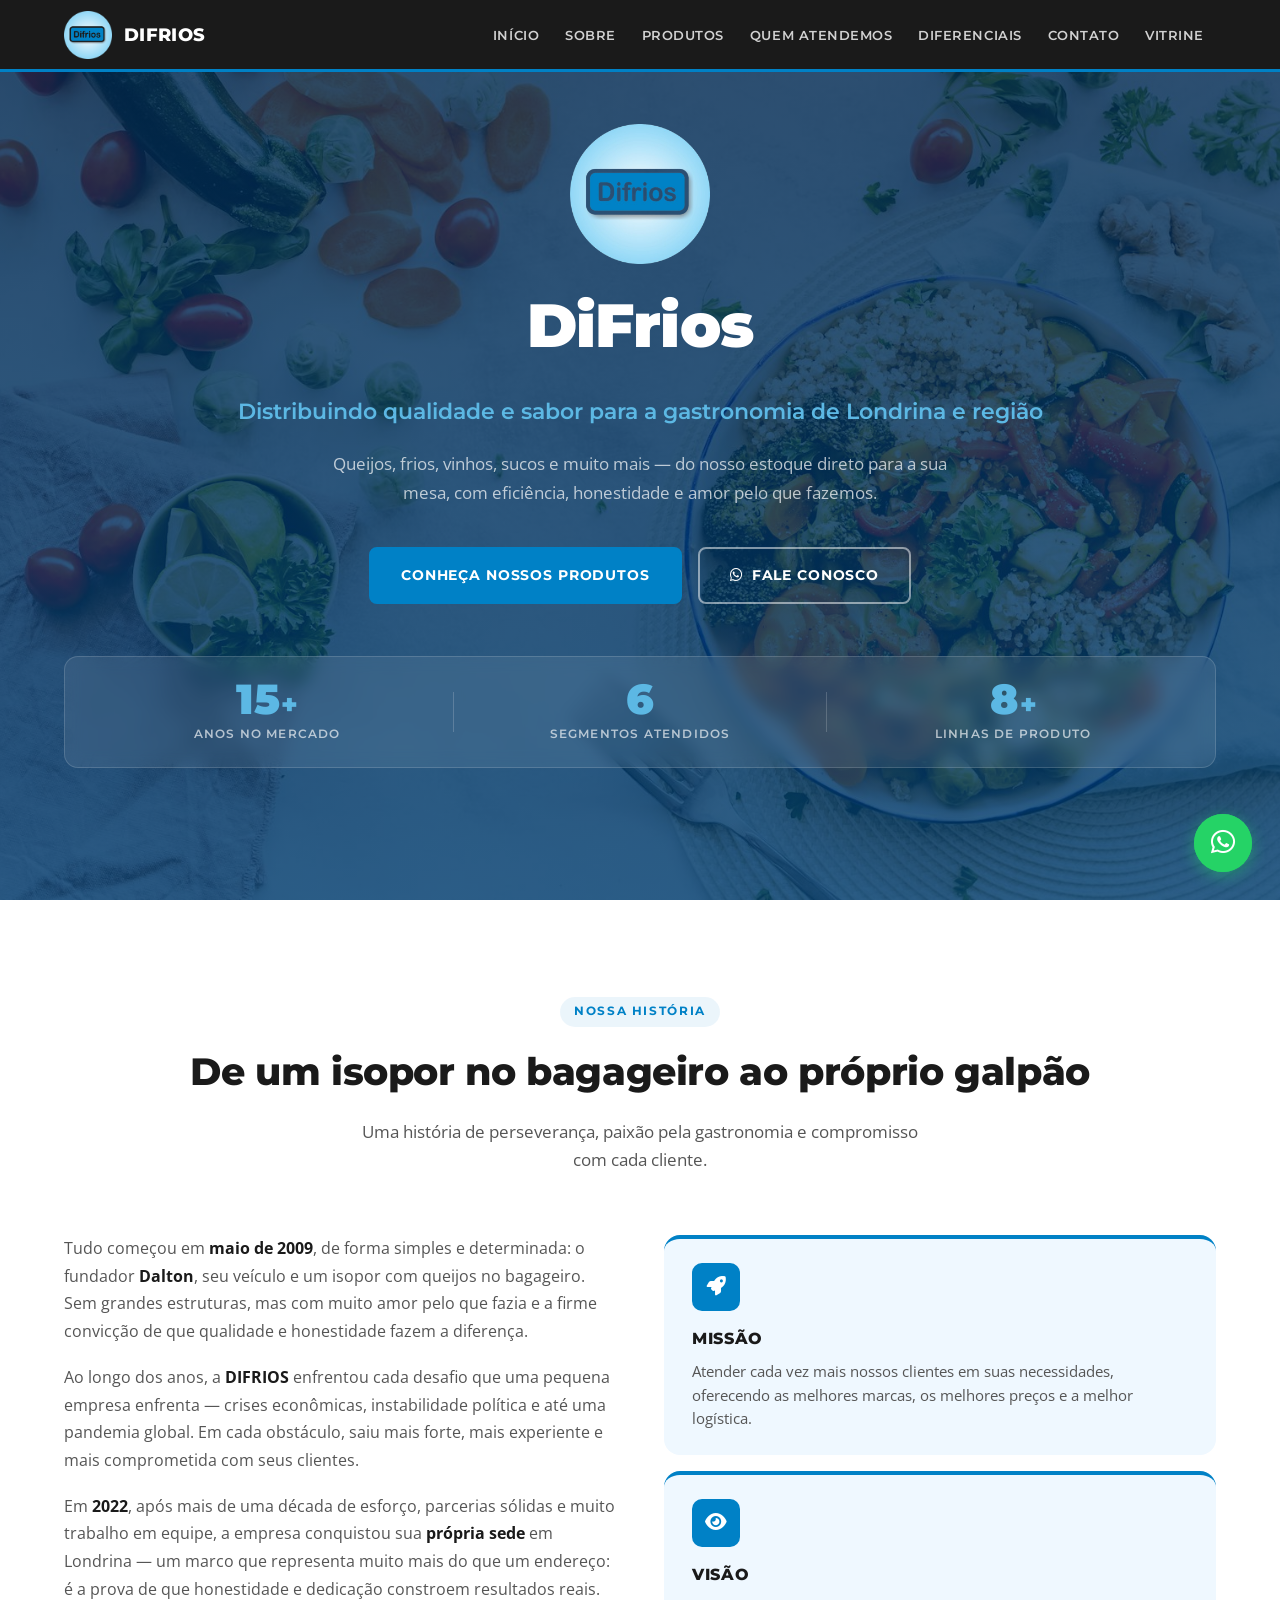
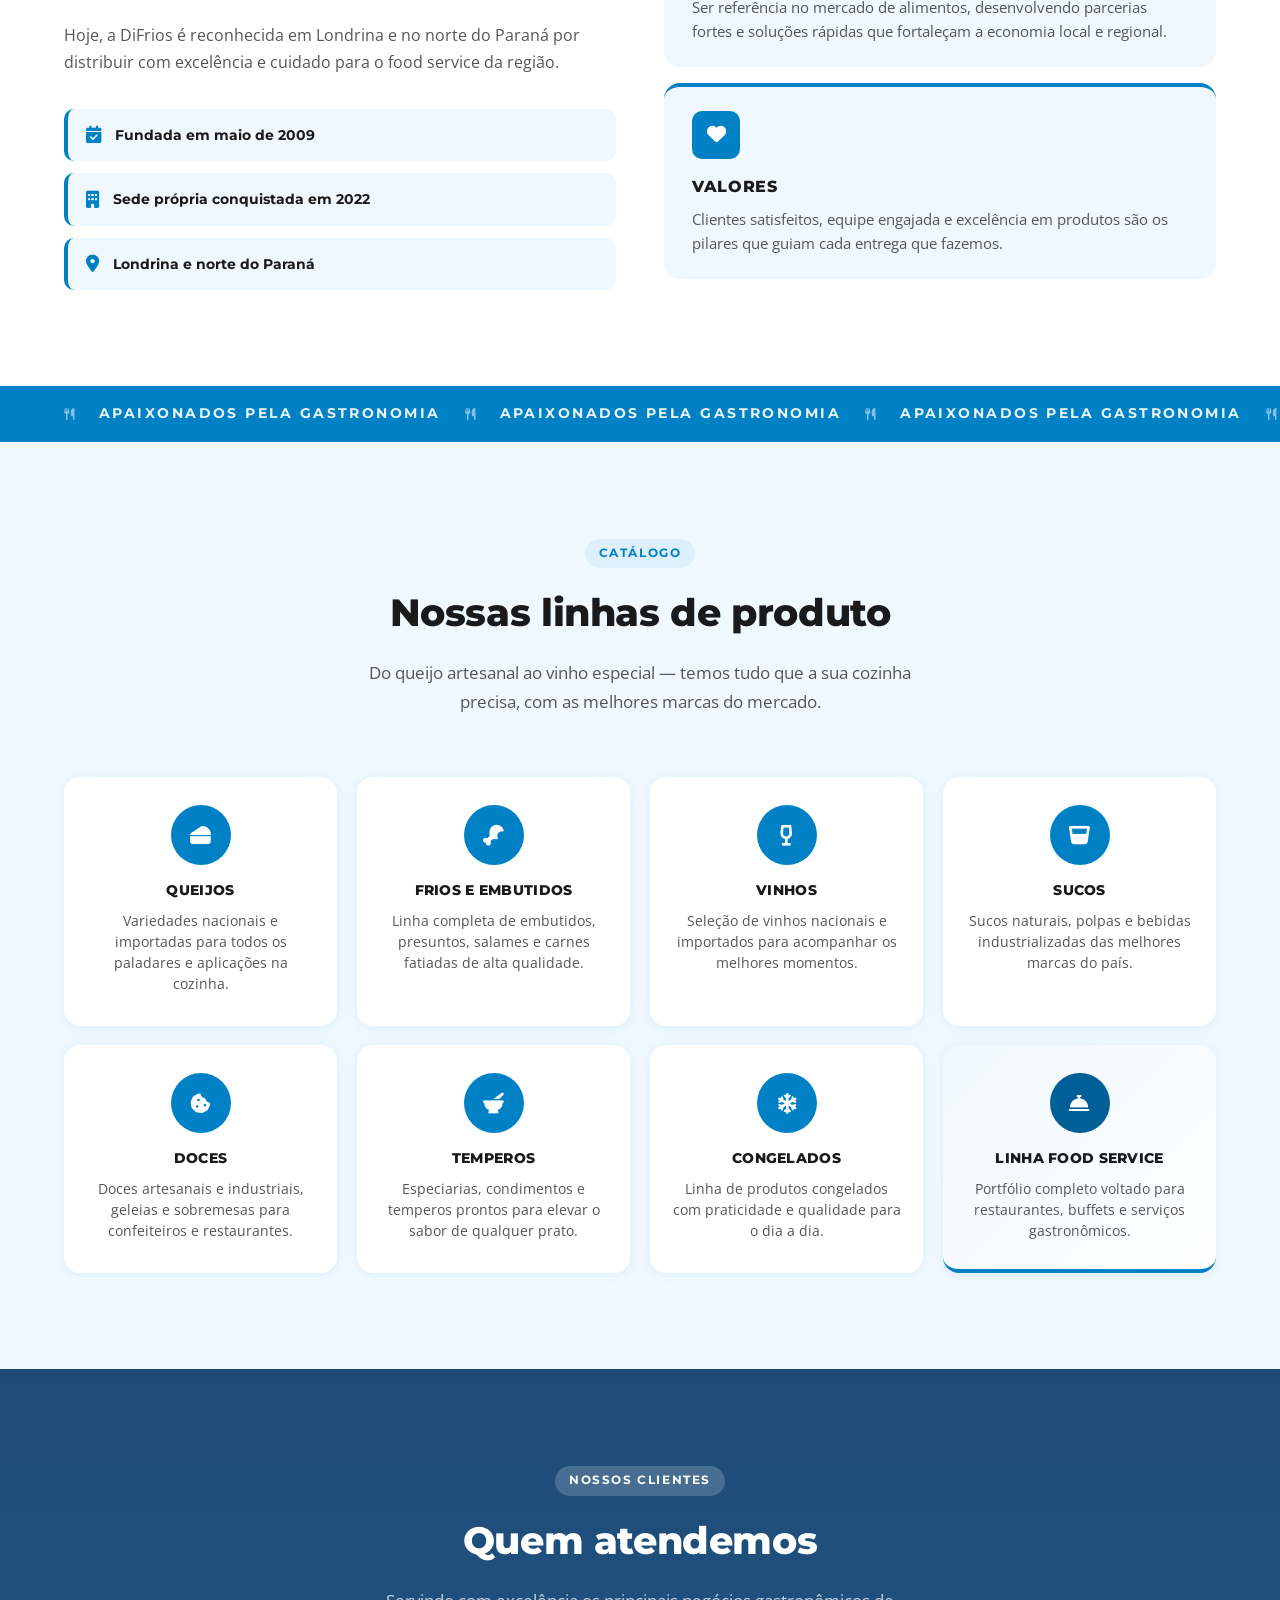
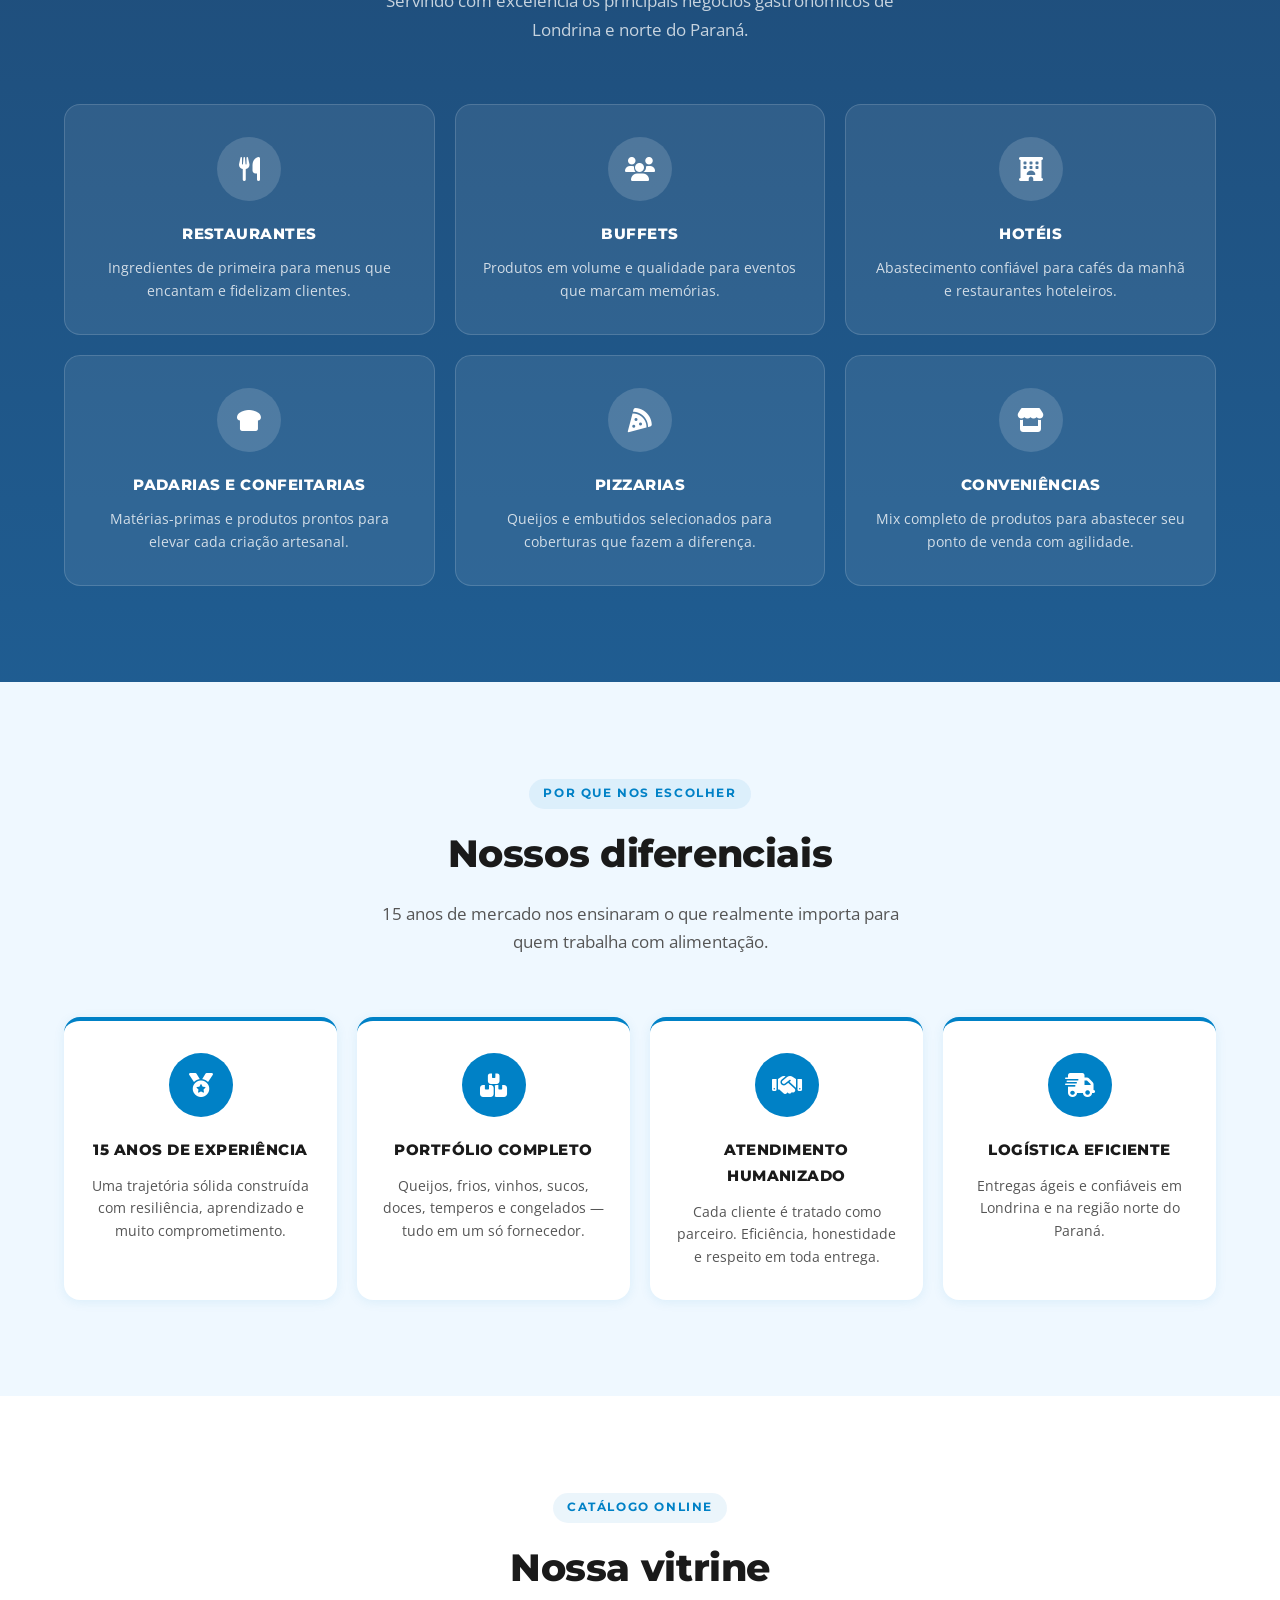
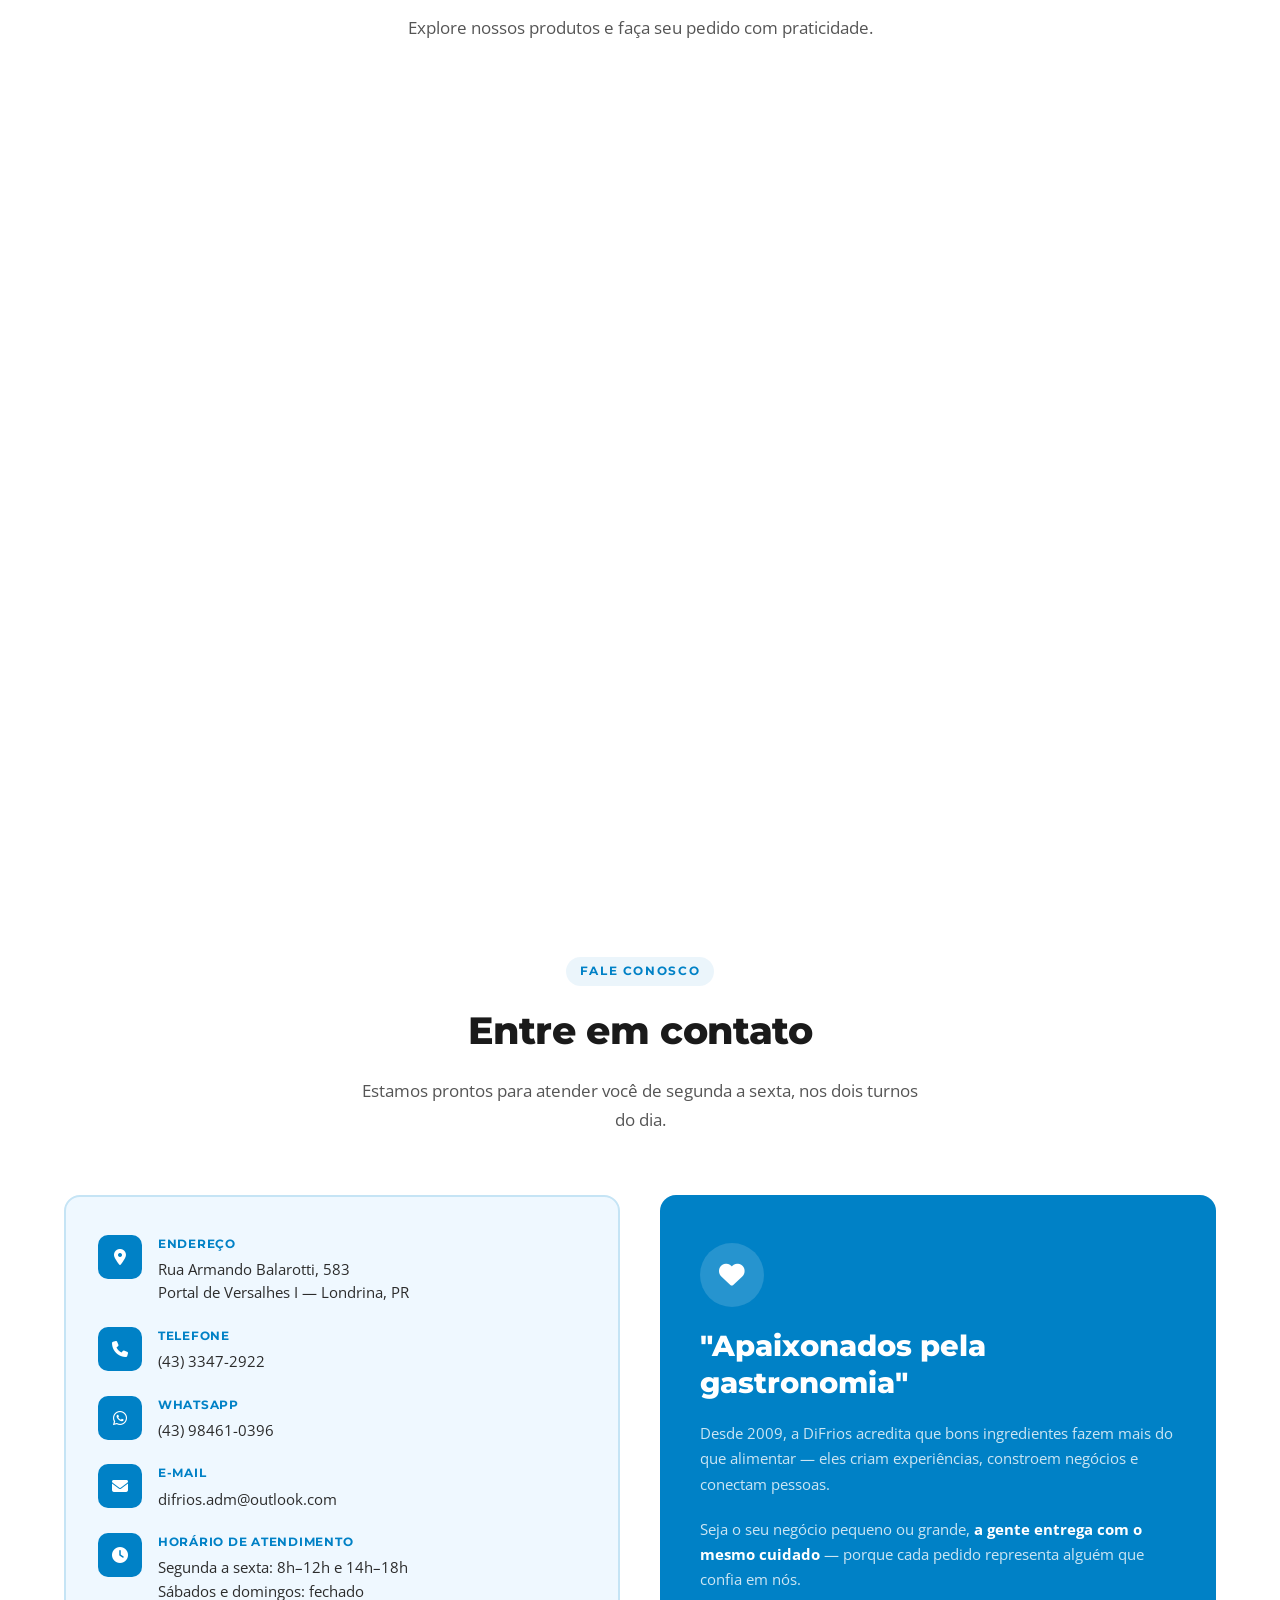
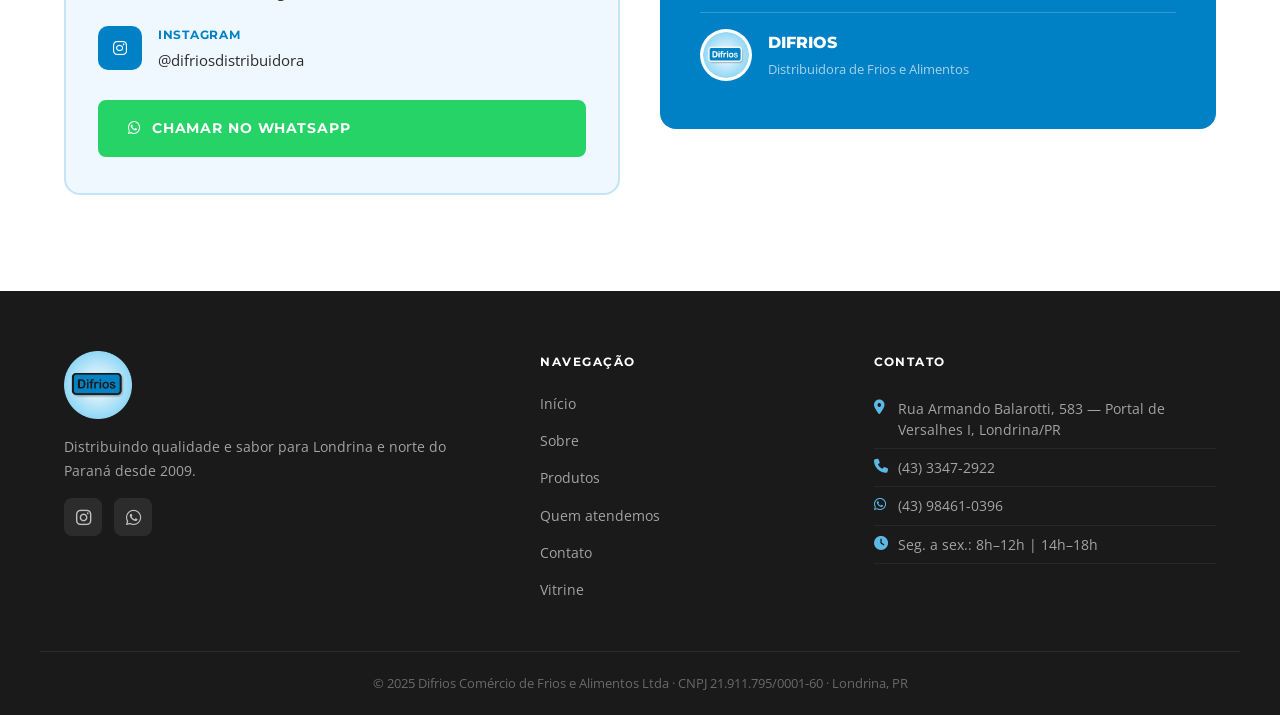
==== index.html @ b9168e30 "feat: cria vitrine.html e adiciona seção vitrine no index com iframe furinhochic.com.br" ====
<!DOCTYPE html>
<html lang="pt-BR">
<head>
  <meta charset="UTF-8">
  <meta name="viewport" content="width=device-width, initial-scale=1.0">
  <title>DiFrios | Distribuidora de Frios e Alimentos em Londrina</title>
  <meta name="description" content="DiFrios — distribuidora de queijos, frios, embutidos, vinhos, sucos e produtos para food service em Londrina e norte do Paraná. Apaixonados pela gastronomia desde 2009.">

  <!-- Open Graph -->
  <meta property="og:title" content="DiFrios | Distribuidora de Frios e Alimentos em Londrina">
  <meta property="og:description" content="Distribuindo qualidade e sabor para restaurantes, buffets, hotéis, padarias, pizzarias e conveniências em Londrina e região norte do Paraná.">
  <meta property="og:image" content="images/logo.png">
  <meta property="og:type" content="website">
  <meta property="og:url" content="">

  <link rel="icon" type="image/png" href="images/logo.png">

  <link rel="preconnect" href="https://fonts.googleapis.com">
  <link rel="preconnect" href="https://fonts.gstatic.com" crossorigin>
  <link href="https://fonts.googleapis.com/css2?family=Montserrat:wght@400;600;700;800;900&family=Open+Sans:wght@400;500;600&display=swap" rel="stylesheet">
  <link rel="stylesheet" href="https://cdnjs.cloudflare.com/ajax/libs/font-awesome/6.5.0/css/all.min.css">
  <link rel="stylesheet" href="style.css">
</head>
<body>

  <!-- ===== HEADER ===== -->
  <header id="header">
    <div class="container header-inner">
      <a href="#inicio" class="logo-link" aria-label="DiFrios — início">
        <img src="images/logo.png" alt="Logo DiFrios Distribuidora" class="header-logo">
        <span class="brand-name">DiFrios</span>
      </a>

      <nav class="desktop-nav" aria-label="Navegação principal">
        <ul>
          <li><a href="#inicio">Início</a></li>
          <li><a href="#sobre">Sobre</a></li>
          <li><a href="#produtos">Produtos</a></li>
          <li><a href="#clientes">Quem atendemos</a></li>
          <li><a href="#diferenciais">Diferenciais</a></li>
          <li><a href="#contato">Contato</a></li>
          <li><a href="vitrine.html">Vitrine</a></li>
        </ul>
      </nav>

      <button class="hamburger" id="hamburger" aria-label="Abrir menu" aria-expanded="false">
        <span></span><span></span><span></span>
      </button>
    </div>
  </header>

  <nav class="mobile-nav" id="mobileNav" aria-label="Menu mobile" aria-hidden="true">
    <ul>
      <li><a href="#inicio"      class="mobile-link">Início</a></li>
      <li><a href="#sobre"       class="mobile-link">Sobre</a></li>
      <li><a href="#produtos"    class="mobile-link">Produtos</a></li>
      <li><a href="#clientes"    class="mobile-link">Quem atendemos</a></li>
      <li><a href="#diferenciais" class="mobile-link">Diferenciais</a></li>
      <li><a href="#contato"     class="mobile-link">Contato</a></li>
      <li><a href="vitrine.html" class="mobile-link">Vitrine</a></li>
    </ul>
  </nav>
  <div class="overlay" id="overlay" aria-hidden="true"></div>


  <!-- ===== HERO ===== -->
  <section id="inicio" class="hero">
    <div class="container hero-content">
      <img src="images/logo.png" alt="DiFrios Distribuidora" class="hero-logo">
      <h1>DiFrios</h1>
      <h2>Distribuindo qualidade e sabor para a gastronomia de Londrina e região</h2>
      <p class="hero-sub">Queijos, frios, vinhos, sucos e muito mais — do nosso estoque direto para a sua mesa, com eficiência, honestidade e amor pelo que fazemos.</p>
      <div class="hero-cta">
        <a href="#produtos" class="btn btn-primario">Conheça nossos produtos</a>
        <a href="https://wa.me/5543984610396" class="btn btn-outline-branco" target="_blank" rel="noopener noreferrer">
          <i class="fab fa-whatsapp" aria-hidden="true"></i> Fale conosco
        </a>
      </div>

      <div class="hero-stats" aria-label="Números da empresa">
        <div class="hero-stat">
          <div class="stat-num-wrap"><span class="stat-num" data-target="15">0</span><span class="stat-plus">+</span></div>
          <span class="stat-label">Anos no mercado</span>
        </div>
        <div class="hero-stat-divider" aria-hidden="true"></div>
        <div class="hero-stat">
          <div class="stat-num-wrap"><span class="stat-num" data-target="6">0</span></div>
          <span class="stat-label">Segmentos atendidos</span>
        </div>
        <div class="hero-stat-divider" aria-hidden="true"></div>
        <div class="hero-stat">
          <div class="stat-num-wrap"><span class="stat-num" data-target="8">0</span><span class="stat-plus">+</span></div>
          <span class="stat-label">Linhas de produto</span>
        </div>
      </div>
    </div>
  </section>


  <!-- ===== SOBRE ===== -->
  <section id="sobre" class="section sobre-section">
    <div class="container">
      <div class="section-header">
        <span class="section-tag">Nossa história</span>
        <h2>De um isopor no bagageiro ao próprio galpão</h2>
        <p>Uma história de perseverança, paixão pela gastronomia e compromisso com cada cliente.</p>
      </div>

      <div class="sobre-grid">
        <div class="sobre-texto">
          <p>Tudo começou em <strong>maio de 2009</strong>, de forma simples e determinada: o fundador <strong>Dalton</strong>, seu veículo e um isopor com queijos no bagageiro. Sem grandes estruturas, mas com muito amor pelo que fazia e a firme convicção de que qualidade e honestidade fazem a diferença.</p>
          <p>Ao longo dos anos, a <strong>DIFRIOS</strong> enfrentou cada desafio que uma pequena empresa enfrenta — crises econômicas, instabilidade política e até uma pandemia global. Em cada obstáculo, saiu mais forte, mais experiente e mais comprometida com seus clientes.</p>
          <p>Em <strong>2022</strong>, após mais de uma década de esforço, parcerias sólidas e muito trabalho em equipe, a empresa conquistou sua <strong>própria sede</strong> em Londrina — um marco que representa muito mais do que um endereço: é a prova de que honestidade e dedicação constroem resultados reais.</p>
          <p>Hoje, a DiFrios é reconhecida em Londrina e no norte do Paraná por distribuir com excelência e cuidado para o food service da região.</p>

          <div class="sobre-badges">
            <div class="badge-item">
              <i class="fas fa-calendar-check" aria-hidden="true"></i>
              <span>Fundada em maio de 2009</span>
            </div>
            <div class="badge-item">
              <i class="fas fa-building" aria-hidden="true"></i>
              <span>Sede própria conquistada em 2022</span>
            </div>
            <div class="badge-item">
              <i class="fas fa-map-marker-alt" aria-hidden="true"></i>
              <span>Londrina e norte do Paraná</span>
            </div>
          </div>
        </div>

        <div class="mvv-grid">
          <div class="mvv-card">
            <div class="mvv-icon" aria-hidden="true"><i class="fas fa-rocket"></i></div>
            <h3>Missão</h3>
            <p>Atender cada vez mais nossos clientes em suas necessidades, oferecendo as melhores marcas, os melhores preços e a melhor logística.</p>
          </div>
          <div class="mvv-card">
            <div class="mvv-icon" aria-hidden="true"><i class="fas fa-eye"></i></div>
            <h3>Visão</h3>
            <p>Ser referência no mercado de alimentos, desenvolvendo parcerias fortes e soluções rápidas que fortaleçam a economia local e regional.</p>
          </div>
          <div class="mvv-card">
            <div class="mvv-icon" aria-hidden="true"><i class="fas fa-heart"></i></div>
            <h3>Valores</h3>
            <p>Clientes satisfeitos, equipe engajada e excelência em produtos são os pilares que guiam cada entrega que fazemos.</p>
          </div>
        </div>
      </div>
    </div>
  </section>


  <!-- ===== SLOGAN FAIXA ===== -->
  <div class="slogan-faixa" aria-hidden="true">
    <div class="container slogan-inner">
      <i class="fas fa-utensils"></i>
      <span>Apaixonados pela gastronomia</span>
      <i class="fas fa-utensils"></i>
      <span>Apaixonados pela gastronomia</span>
      <i class="fas fa-utensils"></i>
      <span>Apaixonados pela gastronomia</span>
      <i class="fas fa-utensils"></i>
    </div>
  </div>


  <!-- ===== PRODUTOS ===== -->
  <section id="produtos" class="section produtos-section">
    <div class="container">
      <div class="section-header">
        <span class="section-tag">Catálogo</span>
        <h2>Nossas linhas de produto</h2>
        <p>Do queijo artesanal ao vinho especial — temos tudo que a sua cozinha precisa, com as melhores marcas do mercado.</p>
      </div>

      <div class="produtos-grid">

        <div class="produto-card reveal">
          <div class="produto-icon" aria-hidden="true"><i class="fas fa-cheese"></i></div>
          <h3>Queijos</h3>
          <p>Variedades nacionais e importadas para todos os paladares e aplicações na cozinha.</p>
        </div>

        <div class="produto-card reveal">
          <div class="produto-icon" aria-hidden="true"><i class="fas fa-drumstick-bite"></i></div>
          <h3>Frios e embutidos</h3>
          <p>Linha completa de embutidos, presuntos, salames e carnes fatiadas de alta qualidade.</p>
        </div>

        <div class="produto-card reveal">
          <div class="produto-icon" aria-hidden="true"><i class="fas fa-wine-glass-alt"></i></div>
          <h3>Vinhos</h3>
          <p>Seleção de vinhos nacionais e importados para acompanhar os melhores momentos.</p>
        </div>

        <div class="produto-card reveal">
          <div class="produto-icon" aria-hidden="true"><i class="fas fa-glass-whiskey"></i></div>
          <h3>Sucos</h3>
          <p>Sucos naturais, polpas e bebidas industrializadas das melhores marcas do país.</p>
        </div>

        <div class="produto-card reveal">
          <div class="produto-icon" aria-hidden="true"><i class="fas fa-cookie-bite"></i></div>
          <h3>Doces</h3>
          <p>Doces artesanais e industriais, geleias e sobremesas para confeiteiros e restaurantes.</p>
        </div>

        <div class="produto-card reveal">
          <div class="produto-icon" aria-hidden="true"><i class="fas fa-mortar-pestle"></i></div>
          <h3>Temperos</h3>
          <p>Especiarias, condimentos e temperos prontos para elevar o sabor de qualquer prato.</p>
        </div>

        <div class="produto-card reveal">
          <div class="produto-icon" aria-hidden="true"><i class="fas fa-snowflake"></i></div>
          <h3>Congelados</h3>
          <p>Linha de produtos congelados com praticidade e qualidade para o dia a dia.</p>
        </div>

        <div class="produto-card produto-destaque reveal">
          <div class="produto-icon" aria-hidden="true"><i class="fas fa-concierge-bell"></i></div>
          <h3>Linha food service</h3>
          <p>Portfólio completo voltado para restaurantes, buffets e serviços gastronômicos.</p>
        </div>

      </div>
    </div>
  </section>


  <!-- ===== QUEM ATENDEMOS ===== -->
  <section id="clientes" class="section clientes-section">
    <div class="container">
      <div class="section-header section-header-light">
        <span class="section-tag section-tag-light">Nossos clientes</span>
        <h2>Quem atendemos</h2>
        <p>Servindo com excelência os principais negócios gastronômicos de Londrina e norte do Paraná.</p>
      </div>

      <div class="clientes-grid">
        <div class="cliente-card reveal">
          <div class="cliente-icon" aria-hidden="true"><i class="fas fa-utensils"></i></div>
          <h3>Restaurantes</h3>
          <p>Ingredientes de primeira para menus que encantam e fidelizam clientes.</p>
        </div>
        <div class="cliente-card reveal">
          <div class="cliente-icon" aria-hidden="true"><i class="fas fa-users"></i></div>
          <h3>Buffets</h3>
          <p>Produtos em volume e qualidade para eventos que marcam memórias.</p>
        </div>
        <div class="cliente-card reveal">
          <div class="cliente-icon" aria-hidden="true"><i class="fas fa-hotel"></i></div>
          <h3>Hotéis</h3>
          <p>Abastecimento confiável para cafés da manhã e restaurantes hoteleiros.</p>
        </div>
        <div class="cliente-card reveal">
          <div class="cliente-icon" aria-hidden="true"><i class="fas fa-bread-slice"></i></div>
          <h3>Padarias e confeitarias</h3>
          <p>Matérias-primas e produtos prontos para elevar cada criação artesanal.</p>
        </div>
        <div class="cliente-card reveal">
          <div class="cliente-icon" aria-hidden="true"><i class="fas fa-pizza-slice"></i></div>
          <h3>Pizzarias</h3>
          <p>Queijos e embutidos selecionados para coberturas que fazem a diferença.</p>
        </div>
        <div class="cliente-card reveal">
          <div class="cliente-icon" aria-hidden="true"><i class="fas fa-store"></i></div>
          <h3>Conveniências</h3>
          <p>Mix completo de produtos para abastecer seu ponto de venda com agilidade.</p>
        </div>
      </div>
    </div>
  </section>


  <!-- ===== DIFERENCIAIS ===== -->
  <section id="diferenciais" class="section diferenciais-section">
    <div class="container">
      <div class="section-header">
        <span class="section-tag">Por que nos escolher</span>
        <h2>Nossos diferenciais</h2>
        <p>15 anos de mercado nos ensinaram o que realmente importa para quem trabalha com alimentação.</p>
      </div>

      <div class="diferenciais-grid">
        <div class="dif-card reveal">
          <div class="dif-icon" aria-hidden="true"><i class="fas fa-medal"></i></div>
          <h3>15 anos de experiência</h3>
          <p>Uma trajetória sólida construída com resiliência, aprendizado e muito comprometimento.</p>
        </div>
        <div class="dif-card reveal">
          <div class="dif-icon" aria-hidden="true"><i class="fas fa-boxes-stacked"></i></div>
          <h3>Portfólio completo</h3>
          <p>Queijos, frios, vinhos, sucos, doces, temperos e congelados — tudo em um só fornecedor.</p>
        </div>
        <div class="dif-card reveal">
          <div class="dif-icon" aria-hidden="true"><i class="fas fa-handshake"></i></div>
          <h3>Atendimento humanizado</h3>
          <p>Cada cliente é tratado como parceiro. Eficiência, honestidade e respeito em toda entrega.</p>
        </div>
        <div class="dif-card reveal">
          <div class="dif-icon" aria-hidden="true"><i class="fas fa-truck-fast"></i></div>
          <h3>Logística eficiente</h3>
          <p>Entregas ágeis e confiáveis em Londrina e na região norte do Paraná.</p>
        </div>
      </div>
    </div>
  </section>


  <!-- ===== VITRINE ===== -->
  <section id="vitrine" class="section vitrine-section">
    <div class="container">
      <div class="section-header">
        <span class="section-tag">Catálogo online</span>
        <h2>Nossa vitrine</h2>
        <p>Explore nossos produtos e faça seu pedido com praticidade.</p>
      </div>
    </div>
    <div class="vitrine-iframe-wrapper">
      <iframe
        src="http://furinhochic.com.br/"
        title="Vitrine DiFrios"
        scrolling="no"
        loading="lazy"
      ></iframe>
    </div>
  </section>


  <!-- ===== CONTATO ===== -->
  <section id="contato" class="section contato-section">
    <div class="container">
      <div class="section-header">
        <span class="section-tag">Fale conosco</span>
        <h2>Entre em contato</h2>
        <p>Estamos prontos para atender você de segunda a sexta, nos dois turnos do dia.</p>
      </div>

      <div class="contato-grid">

        <div class="contato-card reveal">
          <div class="contato-item">
            <div class="contato-icone" aria-hidden="true"><i class="fas fa-map-marker-alt"></i></div>
            <div>
              <h3>Endereço</h3>
              <p>Rua Armando Balarotti, 583<br>Portal de Versalhes I — Londrina, PR</p>
            </div>
          </div>
          <div class="contato-item">
            <div class="contato-icone" aria-hidden="true"><i class="fas fa-phone"></i></div>
            <div>
              <h3>Telefone</h3>
              <p><a href="tel:+554333472922">(43) 3347-2922</a></p>
            </div>
          </div>
          <div class="contato-item">
            <div class="contato-icone" aria-hidden="true"><i class="fab fa-whatsapp"></i></div>
            <div>
              <h3>WhatsApp</h3>
              <p><a href="https://wa.me/5543984610396" target="_blank" rel="noopener noreferrer">(43) 98461-0396</a></p>
            </div>
          </div>
          <div class="contato-item">
            <div class="contato-icone" aria-hidden="true"><i class="fas fa-envelope"></i></div>
            <div>
              <h3>E-mail</h3>
              <p><a href="mailto:difrios.adm@outlook.com">difrios.adm@outlook.com</a></p>
            </div>
          </div>
          <div class="contato-item">
            <div class="contato-icone" aria-hidden="true"><i class="fas fa-clock"></i></div>
            <div>
              <h3>Horário de atendimento</h3>
              <p>Segunda a sexta: 8h–12h e 14h–18h<br>Sábados e domingos: fechado</p>
            </div>
          </div>
          <div class="contato-item">
            <div class="contato-icone" aria-hidden="true"><i class="fab fa-instagram"></i></div>
            <div>
              <h3>Instagram</h3>
              <p><a href="http://instagram.com/difriosdistribuidora" target="_blank" rel="noopener noreferrer">@difriosdistribuidora</a></p>
            </div>
          </div>

          <a href="https://wa.me/5543984610396" class="btn-whatsapp-contato" target="_blank" rel="noopener noreferrer">
            <i class="fab fa-whatsapp" aria-hidden="true"></i> Chamar no WhatsApp
          </a>
        </div>

        <div class="contato-slogan-card reveal">
          <div class="slogan-card-icon" aria-hidden="true">
            <i class="fas fa-heart"></i>
          </div>
          <blockquote>
            "Apaixonados pela gastronomia"
          </blockquote>
          <p>Desde 2009, a DiFrios acredita que bons ingredientes fazem mais do que alimentar — eles criam experiências, constroem negócios e conectam pessoas.</p>
          <p>Seja o seu negócio pequeno ou grande, <strong>a gente entrega com o mesmo cuidado</strong> — porque cada pedido representa alguém que confia em nós.</p>
          <div class="contato-slogan-footer">
            <img src="images/logo.png" alt="Logo DiFrios" class="slogan-logo">
            <div>
              <strong>DiFrios</strong>
              <span>Distribuidora de Frios e Alimentos</span>
            </div>
          </div>
        </div>

      </div>
    </div>
  </section>


  <!-- ===== FOOTER ===== -->
  <footer class="footer">
    <div class="container footer-grid">
      <div class="footer-brand">
        <img src="images/logo.png" alt="DiFrios Distribuidora" class="footer-logo">
        <p>Distribuindo qualidade e sabor para Londrina e norte do Paraná desde 2009.</p>
        <div class="footer-social">
          <a href="http://instagram.com/difriosdistribuidora" target="_blank" rel="noopener noreferrer" aria-label="Instagram DiFrios">
            <i class="fab fa-instagram" aria-hidden="true"></i>
          </a>
          <a href="https://wa.me/5543984610396" target="_blank" rel="noopener noreferrer" aria-label="WhatsApp DiFrios">
            <i class="fab fa-whatsapp" aria-hidden="true"></i>
          </a>
        </div>
      </div>

      <div class="footer-nav">
        <h4>Navegação</h4>
        <ul>
          <li><a href="#inicio">Início</a></li>
          <li><a href="#sobre">Sobre</a></li>
          <li><a href="#produtos">Produtos</a></li>
          <li><a href="#clientes">Quem atendemos</a></li>
          <li><a href="#contato">Contato</a></li>
          <li><a href="vitrine.html">Vitrine</a></li>
        </ul>
      </div>

      <div class="footer-contato">
        <h4>Contato</h4>
        <p><i class="fas fa-map-marker-alt" aria-hidden="true"></i> Rua Armando Balarotti, 583 — Portal de Versalhes I, Londrina/PR</p>
        <p><i class="fas fa-phone" aria-hidden="true"></i> (43) 3347-2922</p>
        <p><i class="fab fa-whatsapp" aria-hidden="true"></i> (43) 98461-0396</p>
        <p><i class="fas fa-clock" aria-hidden="true"></i> Seg. a sex.: 8h–12h | 14h–18h</p>
      </div>
    </div>

    <div class="footer-bottom">
      <p>© 2025 Difrios Comércio de Frios e Alimentos Ltda · CNPJ 21.911.795/0001-60 · Londrina, PR</p>
    </div>
  </footer>


  <!-- Botão flutuante WhatsApp -->
  <a href="https://wa.me/5543984610396" class="whatsapp-float" target="_blank" rel="noopener noreferrer" aria-label="Falar com a DiFrios no WhatsApp">
    <i class="fab fa-whatsapp" aria-hidden="true"></i>
  </a>

  <!-- Rodapé MonteSite - Atualização Automática -->
  <div id="montesite-footer-badge"></div>
  <script src="https://vaabpicspdbolvutnscp.supabase.co/functions/v1/get-footer-iframe"></script>

  <script src="script.js"></script>
</body>
</html>
---- style.css ----
/* ==========================================
   DIFRIOS — Stylesheet
   Paleta: Azul #0081C6 | Branco #FFFFFF | Azul Celeste #7EC8E3
   ========================================== */

/* ===== VARIÁVEIS ===== */
:root {
  --azul: #0081C6;
  --azul-escuro: #005F96;
  --azul-hover: #006BAF;
  --azul-claro: #5CB8E4;
  --azul-palido: #EFF8FF;
  --azul-borda: #C5E4F5;
  --preto: #1A1A1A;
  --cinza-escuro: #2C2C2C;
  --cinza-medio: #555;
  --cinza-claro: #F4F8FB;
  --branco: #FFFFFF;
  --borda: #D0E8F5;
  --sombra: rgba(0, 129, 198, 0.09);
  --sombra-forte: rgba(0, 129, 198, 0.18);
  --header-height: 72px;
  --font-titulo: 'Montserrat', sans-serif;
  --font-corpo: 'Open Sans', sans-serif;
  --radius: 10px;
  --radius-lg: 16px;
  --transicao: 0.3s ease;
}

/* ===== RESET ===== */
*, *::before, *::after { margin: 0; padding: 0; box-sizing: border-box; }

html { scroll-behavior: smooth; overflow-x: hidden; }

body {
  font-family: var(--font-corpo);
  font-size: 16px;
  color: var(--cinza-escuro);
  background: var(--branco);
  overflow-x: hidden;
  line-height: 1.7;
}

img { max-width: 100%; display: block; }
a { color: inherit; text-decoration: none; transition: color var(--transicao); }
ul { list-style: none; }

/* ===== CONTAINER ===== */
.container {
  width: 100%;
  max-width: 1200px;
  margin: 0 auto;
  padding: 0 24px;
}

.section { padding: 96px 0; }

/* ===== BARRA DE PROGRESSO ===== */
.scroll-progress-bar {
  position: fixed;
  top: 0; left: 0;
  height: 3px;
  width: 0%;
  background: linear-gradient(90deg, var(--azul-escuro), var(--azul-claro));
  z-index: 1001;
  box-shadow: 0 0 8px rgba(0, 129, 198, 0.6);
  transition: width 0.08s linear;
  pointer-events: none;
}

/* ===== HEADER ===== */
header {
  position: fixed;
  top: 0; left: 0;
  width: 100%;
  height: var(--header-height);
  background: var(--preto);
  z-index: 900;
  border-bottom: 3px solid var(--azul);
  transition: box-shadow var(--transicao);
}

header.scrolled { box-shadow: 0 4px 20px rgba(0, 0, 0, 0.35); }

.header-inner {
  height: 100%;
  display: flex;
  align-items: center;
  justify-content: space-between;
  gap: 24px;
}

.logo-link {
  display: flex;
  align-items: center;
  gap: 12px;
  flex-shrink: 0;
}

.header-logo {
  height: 48px;
  width: auto;
  object-fit: contain;
}

.brand-name {
  font-family: var(--font-titulo);
  font-size: 1.15rem;
  font-weight: 800;
  color: var(--branco);
  text-transform: uppercase;
  letter-spacing: 0.02em;
}

.desktop-nav ul {
  display: flex;
  align-items: center;
  gap: 2px;
}

.desktop-nav ul li a {
  font-family: var(--font-titulo);
  font-size: 0.82rem;
  font-weight: 600;
  color: rgba(255,255,255,0.8);
  text-transform: uppercase;
  letter-spacing: 0.04em;
  padding: 8px 12px;
  border-radius: 6px;
  transition: color var(--transicao), background var(--transicao);
}

.desktop-nav ul li a:hover,
.desktop-nav ul li a.active {
  color: var(--branco);
  background: rgba(0, 129, 198, 0.3);
}

/* Hamburger */
.hamburger {
  display: none;
  flex-direction: column;
  justify-content: center;
  gap: 5px;
  width: 38px; height: 38px;
  background: transparent;
  border: none;
  cursor: pointer;
  padding: 4px;
  border-radius: 6px;
  transition: background var(--transicao);
}
.hamburger:hover { background: rgba(0, 129, 198, 0.2); }
.hamburger span {
  display: block;
  width: 100%; height: 2px;
  background: var(--branco);
  border-radius: 2px;
  transition: transform var(--transicao), opacity var(--transicao);
  transform-origin: center;
}
.hamburger.open span:nth-child(1) { transform: translateY(7px) rotate(45deg); }
.hamburger.open span:nth-child(2) { opacity: 0; transform: scaleX(0); }
.hamburger.open span:nth-child(3) { transform: translateY(-7px) rotate(-45deg); }

/* ===== MOBILE NAV ===== */
.mobile-nav {
  position: fixed;
  top: var(--header-height);
  left: 0; width: 100%;
  background: var(--cinza-escuro);
  z-index: 850;
  transform: translateY(-110%);
  transition: transform 0.35s cubic-bezier(0.4,0,0.2,1);
  border-bottom: 3px solid var(--azul);
}
.mobile-nav.open { transform: translateY(0); }
.mobile-nav ul { padding: 8px 0; }
.mobile-nav ul li a {
  display: block;
  font-family: var(--font-titulo);
  font-size: 0.9rem;
  font-weight: 700;
  color: rgba(255,255,255,0.85);
  text-transform: uppercase;
  letter-spacing: 0.04em;
  padding: 14px 28px;
  border-bottom: 1px solid rgba(255,255,255,0.06);
  transition: background var(--transicao), color var(--transicao);
}
.mobile-nav ul li a:hover { background: var(--azul); color: var(--branco); }

.overlay {
  display: none;
  position: fixed;
  inset: 0;
  background: rgba(0,0,0,0.55);
  z-index: 800;
}
.overlay.show { display: block; }


/* ===== HERO ===== */
.hero {
  position: relative;
  min-height: 100vh;
  background:
    linear-gradient(rgba(0, 40, 80, 0.82), rgba(0, 60, 110, 0.82)),
    url('images/bg-hero.jpg') center / cover no-repeat;
  background-attachment: scroll, fixed;
  display: flex;
  align-items: center;
  padding-top: var(--header-height);
  padding-bottom: 80px;
}

.hero-content {
  position: relative;
  z-index: 1;
  text-align: center;
  max-width: 860px;
  margin: 0 auto;
}

.hero-logo {
  width: 140px;
  height: auto;
  margin: 0 auto 28px;
}

.hero-content h1 {
  font-family: var(--font-titulo);
  font-size: clamp(2.2rem, 5.5vw, 3.8rem);
  font-weight: 900;
  color: var(--branco);
  line-height: 1.1;
  letter-spacing: -0.01em;
  margin-bottom: 16px;
  position: relative;
}

.hero-content h1::after {
  content: '';
  display: block;
  width: 0;
  height: 4px;
  background: linear-gradient(90deg, var(--azul-claro), var(--azul));
  margin: 14px auto 0;
  border-radius: 2px;
  transition: width 1s ease 0.4s;
}
.hero-content h1.linha-animada::after { width: 90px; }

.hero-content h2 {
  font-family: var(--font-titulo);
  font-size: clamp(1rem, 2.5vw, 1.35rem);
  font-weight: 600;
  color: var(--azul-claro);
  margin-bottom: 20px;
}

.hero-sub {
  font-size: clamp(0.9rem, 1.8vw, 1.05rem);
  color: rgba(255,255,255,0.7);
  max-width: 640px;
  margin: 0 auto 40px;
}

.hero-cta {
  display: flex;
  justify-content: center;
  align-items: center;
  gap: 16px;
  flex-wrap: wrap;
}

/* ===== HERO STATS ===== */
.hero-stats {
  display: flex;
  align-items: center;
  justify-content: center;
  gap: 0;
  margin-top: 52px;
  background: rgba(255,255,255,0.08);
  border: 1px solid rgba(255,255,255,0.15);
  border-radius: 14px;
  padding: 22px 40px;
  backdrop-filter: blur(8px);
  animation: stats-enter 0.8s ease 1.5s both;
}

@keyframes stats-enter {
  from { opacity: 0; transform: translateY(20px); }
  to   { opacity: 1; transform: translateY(0); }
}

.hero-stat { display: flex; flex-direction: column; align-items: center; gap: 4px; flex: 1; min-width: 100px; }
.hero-stat-divider { width: 1px; height: 40px; background: rgba(255,255,255,0.18); flex-shrink: 0; margin: 0 24px; }
.stat-num-wrap { display: flex; align-items: baseline; gap: 1px; line-height: 1; }
.stat-num {
  font-family: var(--font-titulo);
  font-size: clamp(1.8rem, 4vw, 2.6rem);
  font-weight: 900;
  color: var(--azul-claro);
  line-height: 1;
  display: inline-block;
  min-width: 1ch;
}
.stat-plus {
  font-family: var(--font-titulo);
  font-size: clamp(1.2rem, 2.5vw, 1.7rem);
  font-weight: 900;
  color: var(--azul-claro);
}
.stat-label {
  font-family: var(--font-titulo);
  font-size: clamp(0.65rem, 1.2vw, 0.75rem);
  font-weight: 600;
  color: rgba(255,255,255,0.65);
  text-transform: uppercase;
  letter-spacing: 0.1em;
  text-align: center;
}


/* ===== BOTÕES ===== */
.btn {
  display: inline-flex;
  align-items: center;
  justify-content: center;
  gap: 8px;
  font-family: var(--font-titulo);
  font-size: 0.9rem;
  font-weight: 700;
  text-transform: uppercase;
  letter-spacing: 0.06em;
  padding: 14px 30px;
  border-radius: 8px;
  border: 2px solid transparent;
  cursor: pointer;
  position: relative;
  overflow: hidden;
  transition: background var(--transicao), color var(--transicao), border-color var(--transicao), transform var(--transicao), box-shadow var(--transicao);
  text-decoration: none;
  white-space: nowrap;
}

.btn-primario {
  background: var(--azul);
  color: var(--branco);
  border-color: var(--azul);
}
.btn-primario:hover {
  background: var(--azul-escuro);
  border-color: var(--azul-escuro);
  transform: translateY(-2px);
  box-shadow: 0 8px 24px rgba(0, 129, 198, 0.4);
}

.btn-outline-branco {
  background: transparent;
  color: var(--branco);
  border-color: rgba(255,255,255,0.5);
}
.btn-outline-branco:hover {
  background: rgba(255,255,255,0.12);
  border-color: var(--branco);
  transform: translateY(-2px);
}

.btn-whatsapp-contato {
  display: inline-flex;
  align-items: center;
  gap: 10px;
  font-family: var(--font-titulo);
  font-size: 0.9rem;
  font-weight: 700;
  text-transform: uppercase;
  letter-spacing: 0.06em;
  padding: 14px 28px;
  background: #25D366;
  color: var(--branco);
  border: 2px solid #25D366;
  border-radius: 8px;
  margin-top: 8px;
  position: relative;
  overflow: hidden;
  transition: background var(--transicao), transform var(--transicao), box-shadow var(--transicao);
}
.btn-whatsapp-contato:hover {
  background: #1aa54f;
  border-color: #1aa54f;
  transform: translateY(-2px);
  box-shadow: 0 8px 24px rgba(37,211,102,0.35);
}

/* Ripple */
.ripple {
  position: absolute;
  border-radius: 50%;
  transform: scale(0);
  animation: ripple-anim 0.65s linear forwards;
  background: rgba(255,255,255,0.28);
  pointer-events: none;
  z-index: 0;
}
@keyframes ripple-anim { to { transform: scale(4); opacity: 0; } }


/* ===== SECTION HEADER ===== */
.section-header {
  text-align: center;
  margin-bottom: 60px;
}
.section-header h2 {
  font-family: var(--font-titulo);
  font-size: clamp(1.6rem, 3.5vw, 2.4rem);
  font-weight: 800;
  color: var(--preto);
  margin-bottom: 14px;
  letter-spacing: -0.01em;
}
.section-header p {
  font-size: 1.05rem;
  color: var(--cinza-medio);
  max-width: 560px;
  margin: 0 auto;
}
.section-tag {
  display: inline-block;
  font-family: var(--font-titulo);
  font-size: 0.72rem;
  font-weight: 700;
  text-transform: uppercase;
  letter-spacing: 0.14em;
  color: var(--azul);
  background: rgba(0, 129, 198, 0.08);
  padding: 5px 14px;
  border-radius: 20px;
  margin-bottom: 12px;
  animation: tag-glow 3.5s ease-in-out infinite;
}
@keyframes tag-glow {
  0%,100% { box-shadow: 0 0 0 0 rgba(0,129,198,0); }
  50%      { box-shadow: 0 0 14px 4px rgba(0,129,198,0.18); }
}
.section-header-light h2 { color: var(--branco); }
.section-header-light p  { color: rgba(255,255,255,0.75); }
.section-tag-light { color: var(--branco); background: rgba(255,255,255,0.18); animation: none; }


/* ===== SOBRE ===== */
.sobre-section {
  background:
    linear-gradient(rgba(255,255,255,0.93), rgba(255,255,255,0.93)),
    url('images/bg-sobre.jpg') center / cover no-repeat;
  background-attachment: scroll, fixed;
}

.sobre-grid {
  display: grid;
  grid-template-columns: 1fr 1fr;
  gap: 60px;
  align-items: start;
}

.sobre-texto p {
  color: var(--cinza-medio);
  margin-bottom: 18px;
  font-size: 1.02rem;
}
.sobre-texto strong { color: var(--preto); font-weight: 700; }

.sobre-badges {
  display: flex;
  flex-direction: column;
  gap: 12px;
  margin-top: 32px;
}

.badge-item {
  display: flex;
  align-items: center;
  gap: 14px;
  font-family: var(--font-titulo);
  font-size: 0.9rem;
  font-weight: 700;
  color: var(--preto);
  background: var(--azul-palido);
  padding: 14px 18px;
  border-radius: var(--radius);
  border-left: 4px solid var(--azul);
  transition: transform var(--transicao), box-shadow var(--transicao);
}
.badge-item:hover { transform: translateX(6px); box-shadow: 0 4px 16px var(--sombra); }
.badge-item i { color: var(--azul); font-size: 1.1rem; flex-shrink: 0; }

/* MVV */
.mvv-grid { display: flex; flex-direction: column; gap: 16px; }

.mvv-card {
  background: var(--azul-palido);
  border-radius: var(--radius-lg);
  padding: 24px 28px;
  border-top: 4px solid var(--azul);
  transition: transform var(--transicao), box-shadow var(--transicao);
}
.mvv-card:hover { transform: translateY(-4px); box-shadow: 0 12px 32px var(--sombra); }

.mvv-icon {
  width: 48px; height: 48px;
  background: var(--azul);
  border-radius: 10px;
  display: flex; align-items: center; justify-content: center;
  margin-bottom: 14px;
}
.mvv-icon i { font-size: 1.2rem; color: var(--branco); }

.mvv-card h3 {
  font-family: var(--font-titulo);
  font-size: 1rem;
  font-weight: 800;
  color: var(--preto);
  margin-bottom: 8px;
  text-transform: uppercase;
  letter-spacing: 0.04em;
}
.mvv-card p { font-size: 0.92rem; color: var(--cinza-medio); line-height: 1.6; }


/* ===== SLOGAN FAIXA ===== */
.slogan-faixa {
  background: var(--azul);
  padding: 16px 0;
  overflow: hidden;
}

.slogan-inner {
  display: flex;
  align-items: center;
  gap: 24px;
  white-space: nowrap;
  animation: slogan-scroll 20s linear infinite;
  width: max-content;
}

.slogan-inner span {
  font-family: var(--font-titulo);
  font-size: 0.85rem;
  font-weight: 700;
  text-transform: uppercase;
  letter-spacing: 0.18em;
  color: rgba(255,255,255,0.9);
}

.slogan-inner i {
  color: rgba(255,255,255,0.5);
  font-size: 0.75rem;
}

@keyframes slogan-scroll {
  from { transform: translateX(0); }
  to   { transform: translateX(-50%); }
}


/* ===== PRODUTOS ===== */
.produtos-section {
  background:
    linear-gradient(rgba(239,248,255,0.93), rgba(239,248,255,0.93)),
    url('images/bg-produtos.jpg') center / cover no-repeat;
  background-attachment: scroll, fixed;
}

.produtos-grid {
  display: grid;
  grid-template-columns: repeat(4, 1fr);
  gap: 20px;
}

.produto-card {
  background: var(--branco);
  border-radius: var(--radius-lg);
  padding: 28px 22px;
  text-align: center;
  box-shadow: 0 2px 12px var(--sombra);
  border-bottom: 4px solid transparent;
  position: relative;
  overflow: hidden;
  transition: transform var(--transicao), box-shadow var(--transicao), border-color var(--transicao);
  transform-style: preserve-3d;
  will-change: transform;
}
.produto-card:hover { transform: translateY(-6px); box-shadow: 0 16px 40px var(--sombra-forte); border-color: var(--azul); }

/* Shimmer */
.produto-card::after {
  content: '';
  position: absolute;
  top: 0; left: -100%;
  width: 55%; height: 100%;
  background: linear-gradient(120deg, transparent 0%, rgba(255,255,255,0.3) 50%, transparent 100%);
  transform: skewX(-18deg);
  transition: left 0.65s ease;
  pointer-events: none;
  z-index: 1;
}
.produto-card:hover::after { left: 160%; }

.produto-icon {
  width: 60px; height: 60px;
  background: var(--azul);
  border-radius: 50%;
  display: flex; align-items: center; justify-content: center;
  margin: 0 auto 16px;
  transition: background var(--transicao), transform var(--transicao);
}
.produto-card:hover .produto-icon { background: var(--azul-escuro); transform: scale(1.08); }
.produto-icon i { font-size: 1.3rem; color: var(--branco); }

.produto-card h3 {
  font-family: var(--font-titulo);
  font-size: 0.9rem;
  font-weight: 800;
  color: var(--preto);
  margin-bottom: 10px;
  line-height: 1.3;
  text-transform: uppercase;
  letter-spacing: 0.02em;
}
.produto-card p { font-size: 0.85rem; color: var(--cinza-medio); line-height: 1.55; }

.produto-destaque {
  border-bottom-color: var(--azul);
  background: linear-gradient(135deg, var(--azul-palido) 0%, var(--branco) 100%);
}
.produto-destaque .produto-icon { background: var(--azul-escuro); }


/* ===== QUEM ATENDEMOS ===== */
.clientes-section {
  background:
    linear-gradient(rgba(0, 50, 100, 0.88), rgba(0, 70, 130, 0.88)),
    url('images/bg-clientes.jpg') center / cover no-repeat;
  background-attachment: scroll, fixed;
}

.clientes-grid {
  display: grid;
  grid-template-columns: repeat(3, 1fr);
  gap: 20px;
}

.cliente-card {
  background: rgba(255,255,255,0.08);
  border: 1px solid rgba(255,255,255,0.15);
  border-radius: var(--radius-lg);
  padding: 32px 24px;
  text-align: center;
  transition: background var(--transicao), transform var(--transicao);
}
.cliente-card:hover { background: rgba(255,255,255,0.16); transform: translateY(-6px); }

.cliente-icon {
  width: 64px; height: 64px;
  background: rgba(255,255,255,0.15);
  border-radius: 50%;
  display: flex; align-items: center; justify-content: center;
  margin: 0 auto 20px;
  transition: background var(--transicao), box-shadow var(--transicao);
}
.cliente-card:hover .cliente-icon { background: rgba(255,255,255,0.25); box-shadow: 0 0 24px rgba(255,255,255,0.2); }
.cliente-icon i { font-size: 1.5rem; color: var(--branco); }

.cliente-card h3 {
  font-family: var(--font-titulo);
  font-size: 0.95rem;
  font-weight: 800;
  color: var(--branco);
  margin-bottom: 10px;
  text-transform: uppercase;
  letter-spacing: 0.03em;
}
.cliente-card p { font-size: 0.88rem; color: rgba(255,255,255,0.78); line-height: 1.6; }


/* ===== DIFERENCIAIS ===== */
.diferenciais-section {
  background: var(--azul-palido);
}

.diferenciais-grid {
  display: grid;
  grid-template-columns: repeat(4, 1fr);
  gap: 20px;
}

.dif-card {
  background: var(--branco);
  border-radius: var(--radius-lg);
  padding: 32px 24px;
  text-align: center;
  border-top: 4px solid var(--azul);
  box-shadow: 0 2px 12px var(--sombra);
  transition: transform var(--transicao), box-shadow var(--transicao);
}
.dif-card:hover { transform: translateY(-6px); box-shadow: 0 16px 40px var(--sombra-forte); }

.dif-icon {
  width: 64px; height: 64px;
  background: var(--azul);
  border-radius: 50%;
  display: flex; align-items: center; justify-content: center;
  margin: 0 auto 20px;
  transition: background var(--transicao), box-shadow var(--transicao);
}
.dif-card:hover .dif-icon { background: var(--azul-escuro); box-shadow: 0 0 20px rgba(0,129,198,0.35); }
.dif-icon i { font-size: 1.5rem; color: var(--branco); }

.dif-card h3 {
  font-family: var(--font-titulo);
  font-size: 0.95rem;
  font-weight: 800;
  color: var(--preto);
  margin-bottom: 12px;
  text-transform: uppercase;
  letter-spacing: 0.03em;
}
.dif-card p { font-size: 0.88rem; color: var(--cinza-medio); line-height: 1.6; }


/* ===== CONTATO ===== */
.contato-section { background: var(--branco); }

.contato-grid {
  display: grid;
  grid-template-columns: 1fr 1fr;
  gap: 40px;
  align-items: start;
}

.contato-card {
  background: var(--azul-palido);
  border-radius: var(--radius-lg);
  padding: 36px 32px;
  border: 2px solid var(--azul-borda);
  display: flex;
  flex-direction: column;
  gap: 20px;
}

.contato-item {
  display: flex;
  align-items: flex-start;
  gap: 16px;
}

.contato-icone {
  width: 44px; height: 44px;
  background: var(--azul);
  border-radius: 10px;
  display: flex; align-items: center; justify-content: center;
  flex-shrink: 0;
  margin-top: 2px;
}
.contato-icone i { font-size: 1rem; color: var(--branco); }

.contato-item h3 {
  font-family: var(--font-titulo);
  font-size: 0.78rem;
  font-weight: 700;
  text-transform: uppercase;
  letter-spacing: 0.06em;
  color: var(--azul);
  margin-bottom: 4px;
}
.contato-item p,
.contato-item a {
  font-size: 0.95rem;
  color: var(--cinza-escuro);
  line-height: 1.55;
  transition: color var(--transicao);
}
.contato-item a:hover { color: var(--azul); }

/* Card slogan */
.contato-slogan-card {
  background: var(--azul);
  border-radius: var(--radius-lg);
  padding: 48px 40px;
  display: flex;
  flex-direction: column;
  gap: 20px;
  color: var(--branco);
}

.slogan-card-icon {
  width: 64px; height: 64px;
  background: rgba(255,255,255,0.15);
  border-radius: 50%;
  display: flex; align-items: center; justify-content: center;
}
.slogan-card-icon i { font-size: 1.6rem; color: var(--branco); }

.contato-slogan-card blockquote {
  font-family: var(--font-titulo);
  font-size: clamp(1.3rem, 2.5vw, 1.8rem);
  font-weight: 800;
  color: var(--branco);
  line-height: 1.3;
  border: none;
  padding: 0;
}

.contato-slogan-card p {
  font-size: 0.95rem;
  color: rgba(255,255,255,0.8);
  line-height: 1.65;
}
.contato-slogan-card strong { color: var(--branco); }

.contato-slogan-footer {
  display: flex;
  align-items: center;
  gap: 16px;
  padding-top: 16px;
  border-top: 1px solid rgba(255,255,255,0.2);
  margin-top: auto;
}
.slogan-logo {
  height: 52px;
  width: auto;
  align-self: flex-start;
  object-fit: contain;
  background: #fff;
  border-radius: 50%;
  padding: 3px;
}
.contato-slogan-footer div {
  display: flex;
  flex-direction: column;
  gap: 2px;
}
.contato-slogan-footer strong {
  font-family: var(--font-titulo);
  font-size: 1rem;
  font-weight: 800;
  color: var(--branco);
  text-transform: uppercase;
}
.contato-slogan-footer span {
  font-size: 0.8rem;
  color: rgba(255,255,255,0.65);
}


/* ===== FOOTER ===== */
.footer {
  background: var(--preto);
  color: rgba(255,255,255,0.75);
  padding-top: 60px;
}

.footer-grid {
  display: grid;
  grid-template-columns: 1.5fr 1fr 1.2fr;
  gap: 48px;
  padding-bottom: 48px;
  border-bottom: 1px solid rgba(255,255,255,0.08);
}

.footer-brand { display: flex; flex-direction: column; gap: 16px; }

.footer-logo {
  height: 68px;
  width: auto;
  align-self: flex-start;
  object-fit: contain;
}

.footer-brand p { font-size: 0.9rem; line-height: 1.65; color: rgba(255,255,255,0.6); }

.footer-social { display: flex; gap: 12px; }
.footer-social a {
  display: flex; align-items: center; justify-content: center;
  width: 38px; height: 38px;
  background: rgba(255,255,255,0.08);
  border-radius: 8px;
  color: rgba(255,255,255,0.7);
  font-size: 1.1rem;
  transition: background var(--transicao), color var(--transicao);
}
.footer-social a:hover { background: var(--azul); color: var(--branco); }
.footer-social a:hover i { animation: icon-spin 0.4s ease; }
@keyframes icon-spin {
  0%  { transform: rotate(0deg) scale(1); }
  50% { transform: rotate(180deg) scale(1.2); }
  100%{ transform: rotate(360deg) scale(1); }
}

.footer-nav h4, .footer-contato h4 {
  font-family: var(--font-titulo);
  font-size: 0.78rem;
  font-weight: 700;
  text-transform: uppercase;
  letter-spacing: 0.12em;
  color: var(--branco);
  margin-bottom: 18px;
}

.footer-nav ul { display: flex; flex-direction: column; gap: 10px; }
.footer-nav ul li a { font-size: 0.9rem; color: rgba(255,255,255,0.6); transition: color var(--transicao); }
.footer-nav ul li a:hover { color: var(--azul-claro); }

.footer-contato { display: flex; flex-direction: column; gap: 0; }
.footer-contato p {
  display: flex; align-items: flex-start; gap: 10px;
  font-size: 0.88rem; color: rgba(255,255,255,0.6);
  padding: 8px 0;
  border-bottom: 1px solid rgba(255,255,255,0.06);
  line-height: 1.5;
}
.footer-contato p i { color: var(--azul-claro); flex-shrink: 0; margin-top: 2px; width: 14px; }

.footer-bottom { text-align: center; padding: 20px 0; }
.footer-bottom p { font-size: 0.82rem; color: rgba(255,255,255,0.35); }


/* ===== WHATSAPP FLUTUANTE ===== */
.whatsapp-float {
  position: fixed;
  bottom: 28px; right: 28px;
  width: 58px; height: 58px;
  background: #25D366;
  border-radius: 50%;
  display: flex; align-items: center; justify-content: center;
  color: var(--branco);
  font-size: 1.7rem;
  z-index: 999;
  box-shadow: 0 4px 16px rgba(37,211,102,0.45);
  transition: background var(--transicao), transform var(--transicao);
}
.whatsapp-float:hover { background: #1aa54f; transform: scale(1.06); }
.whatsapp-float::before {
  content: '';
  position: absolute; inset: 0;
  border-radius: 50%;
  background: #25D366;
  animation: wa-pulse 2.4s ease-out infinite;
  z-index: -1;
}
@keyframes wa-pulse {
  0%   { transform: scale(1);    opacity: 0.65; }
  100% { transform: scale(1.85); opacity: 0; }
}


/* ===== REVEAL ===== */
.reveal {
  opacity: 0;
  transform: translateY(28px);
  transition: opacity 0.55s ease, transform 0.55s ease;
}
.reveal.visible { opacity: 1; transform: translateY(0); }


/* ==========================================
   RESPONSIVIDADE
   ========================================== */

/* ── Ultrawide / 4K ≥ 2560px ─────────────── */
@media (min-width: 2560px) {
  :root { --header-height: 90px; }
  .container { max-width: 1900px; }
  body { font-size: 19px; }
  .section { padding: 130px 0; }
  .section-header { margin-bottom: 72px; }
  .hero-logo { width: 180px; }
  .sobre-grid { gap: 80px; }
  .produtos-grid { grid-template-columns: repeat(4, 1fr); gap: 28px; }
  .clientes-grid { grid-template-columns: repeat(3, 1fr); gap: 28px; }
  .diferenciais-grid { grid-template-columns: repeat(4, 1fr); gap: 28px; }
  .footer-grid { gap: 64px; }
}

/* ── Full HD 1920px – 2559px ─────────────── */
@media (min-width: 1920px) and (max-width: 2559px) {
  :root { --header-height: 80px; }
  .container { max-width: 1600px; }
  body { font-size: 17.5px; }
  .section { padding: 112px 0; }
  .section-header { margin-bottom: 64px; }
}

/* ── HD wide 1440px – 1919px ─────────────── */
@media (min-width: 1440px) and (max-width: 1919px) {
  .container { max-width: 1360px; }
  .section { padding: 104px 0; }
}

/* ── Laptop 1280px – 1439px ─────────────── */
@media (min-width: 1280px) and (max-width: 1439px) {
  .container { max-width: 1200px; }
  .sobre-grid { gap: 48px; }
}

/* ── Tablet landscape / small desktop ≤ 1023px ── */
@media (max-width: 1023px) {
  .hero, .sobre-section, .produtos-section, .clientes-section {
    background-attachment: scroll, scroll;
  }
  :root { --header-height: 68px; }
  .section { padding: 80px 0; }
  .section-header { margin-bottom: 48px; }
  .desktop-nav { display: none; }
  .hamburger { display: flex; }
  .sobre-grid { gap: 40px; }
  .produtos-grid { grid-template-columns: repeat(3, 1fr); gap: 16px; }
  .clientes-grid { grid-template-columns: repeat(3, 1fr); gap: 16px; }
  .diferenciais-grid { grid-template-columns: repeat(2, 1fr); gap: 16px; }
  .footer-grid { grid-template-columns: 1fr 1fr; gap: 36px; }
  .footer-brand { grid-column: 1 / -1; flex-direction: row; align-items: flex-start; gap: 24px; }
}

/* ── Tablet médio ≤ 900px ──────────────────── */
@media (max-width: 900px) {
  .section { padding: 68px 0; }
  .sobre-grid { grid-template-columns: 1fr; gap: 32px; }
  .mvv-grid { display: grid; grid-template-columns: repeat(3, 1fr); gap: 14px; }
  .mvv-card { padding: 20px 16px; }
  .clientes-grid { grid-template-columns: repeat(2, 1fr); gap: 14px; }
  .contato-grid { grid-template-columns: 1fr; }
  .footer-grid { grid-template-columns: 1fr 1fr; gap: 28px; }
  .footer-brand { grid-column: 1 / -1; flex-direction: row; align-items: flex-start; gap: 20px; }
}

/* ── Tablet pequeno / celular grande ≤ 768px ── */
@media (max-width: 768px) {
  :root { --header-height: 62px; }
  .container { padding: 0 20px; }
  .section { padding: 58px 0; }
  .section-header { margin-bottom: 36px; }
  .header-logo { height: 42px; }
  .brand-name { font-size: 0.96rem; }
  .hero-logo { width: 110px; margin-bottom: 20px; }
  .hero-stats { padding: 18px 20px; margin-top: 36px; }
  .hero-stat-divider { margin: 0 12px; height: 30px; }
  .produtos-grid { grid-template-columns: repeat(2, 1fr); gap: 14px; }
  .clientes-grid { grid-template-columns: repeat(2, 1fr); gap: 12px; }
  .diferenciais-grid { grid-template-columns: repeat(2, 1fr); }
  .mvv-grid { grid-template-columns: 1fr; gap: 12px; }
  .contato-slogan-card { padding: 32px 24px; }
  .footer-grid { grid-template-columns: 1fr; gap: 24px; }
  .footer-brand { flex-direction: row; align-items: flex-start; gap: 20px; grid-column: auto; }
  .footer-logo { height: 54px; }
  .whatsapp-float { bottom: 20px; right: 20px; width: 52px; height: 52px; font-size: 1.5rem; }
}

/* ── Celular grande ≤ 600px ─────────────────── */
@media (max-width: 600px) {
  .section { padding: 48px 0; }
  .section-header { margin-bottom: 28px; }
  .sobre-grid { gap: 24px; }
  .clientes-grid { grid-template-columns: repeat(2, 1fr); gap: 10px; }
  .diferenciais-grid { grid-template-columns: 1fr; }
  .dif-card {
    text-align: left;
    display: flex;
    align-items: flex-start;
    gap: 16px;
    padding: 20px 18px;
  }
  .dif-icon { flex-shrink: 0; margin: 0; width: 52px; height: 52px; }
  .dif-card h3, .dif-card p { text-align: left; }
  .cliente-card { padding: 22px 18px; }
  .hero-cta { flex-direction: column; align-items: stretch; }
  .hero-cta .btn { justify-content: center; }
  .produto-card { padding: 20px 14px; }
  .produto-icon { width: 50px; height: 50px; }
  .footer-brand { flex-direction: column; gap: 12px; }
}

/* ── Celular padrão ≤ 480px ─────────────────── */
@media (max-width: 480px) {
  :root { --header-height: 58px; }
  .container { padding: 0 16px; }
  .section { padding: 42px 0; }
  .header-logo { height: 38px; }
  .brand-name { font-size: 0.88rem; }
  .hero-logo { width: 96px; margin-bottom: 16px; }
  .hero-stats { padding: 16px 12px; margin-top: 28px; gap: 0; }
  .hero-stat { flex: 1; min-width: 0; }
  .hero-stat-divider { margin: 0 8px; height: 32px; }
  .stat-num { font-size: clamp(1.5rem, 7vw, 1.9rem); }
  .stat-plus { font-size: clamp(1rem, 4.5vw, 1.3rem); }
  .stat-label { font-size: 0.6rem; letter-spacing: 0.06em; }
  .produtos-grid { grid-template-columns: repeat(2, 1fr); gap: 10px; }
  .produto-card { padding: 18px 12px; }
  .clientes-grid { grid-template-columns: repeat(2, 1fr); gap: 10px; }
  .btn-whatsapp-contato { width: 100%; justify-content: center; }
  .contato-slogan-card { padding: 26px 18px; }
  .footer-logo { height: 48px; }
  .whatsapp-float { bottom: 16px; right: 16px; width: 48px; height: 48px; font-size: 1.35rem; }
  .slogan-inner { gap: 16px; }
}

/* ── Celular pequeno ≤ 380px ─────────────────── */
@media (max-width: 380px) {
  :root { --header-height: 54px; }
  .container { padding: 0 12px; }
  .section { padding: 36px 0; }
  .brand-name { display: none; }
  .header-logo { height: 36px; }
  .hero-logo { width: 84px; margin-bottom: 14px; }
  .hero-stats { padding: 14px 10px; }
  .hero-stat-divider { margin: 0 6px; }
  .stat-label { font-size: 0.55rem; }
  .produtos-grid { grid-template-columns: 1fr; gap: 8px; }
  .produto-card {
    display: flex;
    align-items: flex-start;
    gap: 14px;
    text-align: left;
    padding: 14px;
  }
  .produto-icon { flex-shrink: 0; margin: 0; width: 44px; height: 44px; }
  .produto-icon i { font-size: 1.1rem; }
  .clientes-grid { grid-template-columns: 1fr; gap: 8px; }
  .cliente-card { padding: 18px 16px; }
  .mvv-card { padding: 16px 14px; }
  .vitrine-iframe-wrapper iframe { height: 1400px; }
}


/* ===== VITRINE ===== */
.vitrine-section {
  padding-bottom: 0;
}

.vitrine-iframe-wrapper {
  width: 100%;
}

.vitrine-iframe-wrapper iframe {
  width: 100%;
  height: calc(100vh - 80px - 63px);
  min-height: 500px;
  border: none;
  display: block;
}
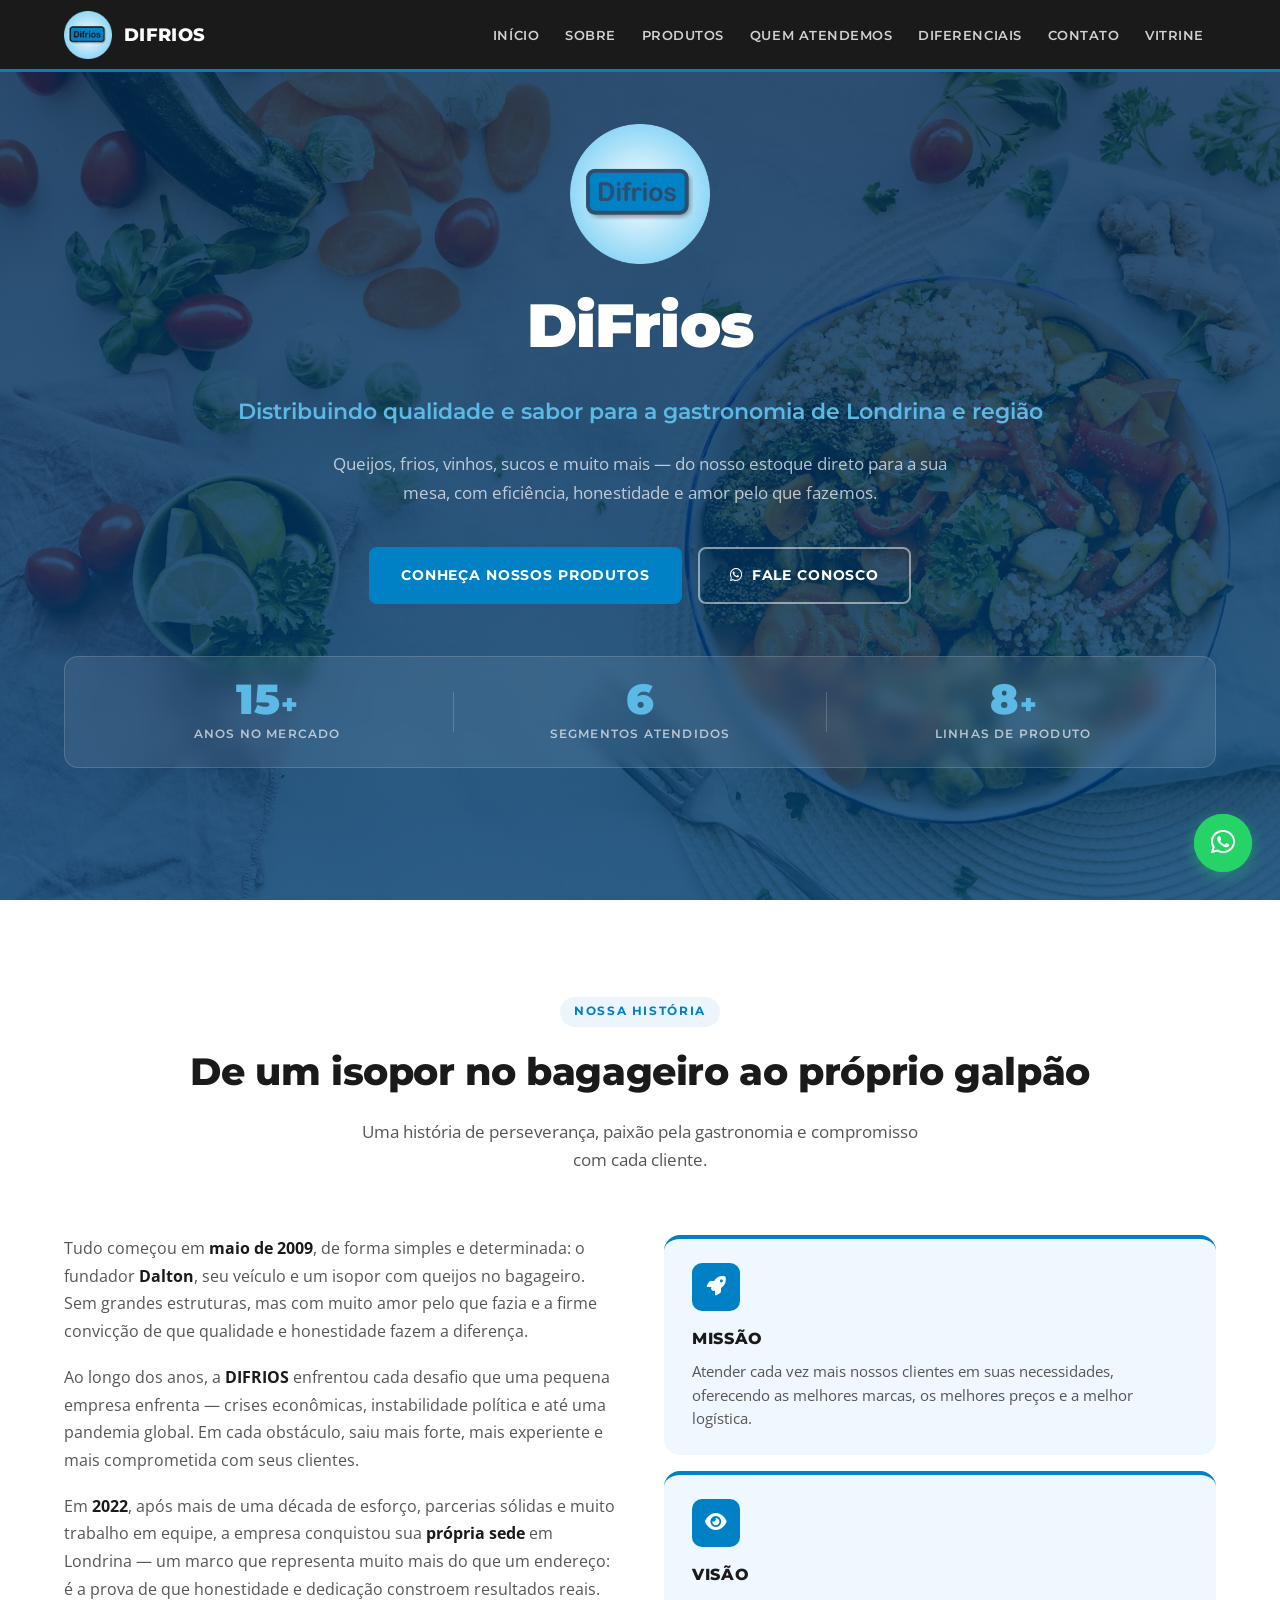
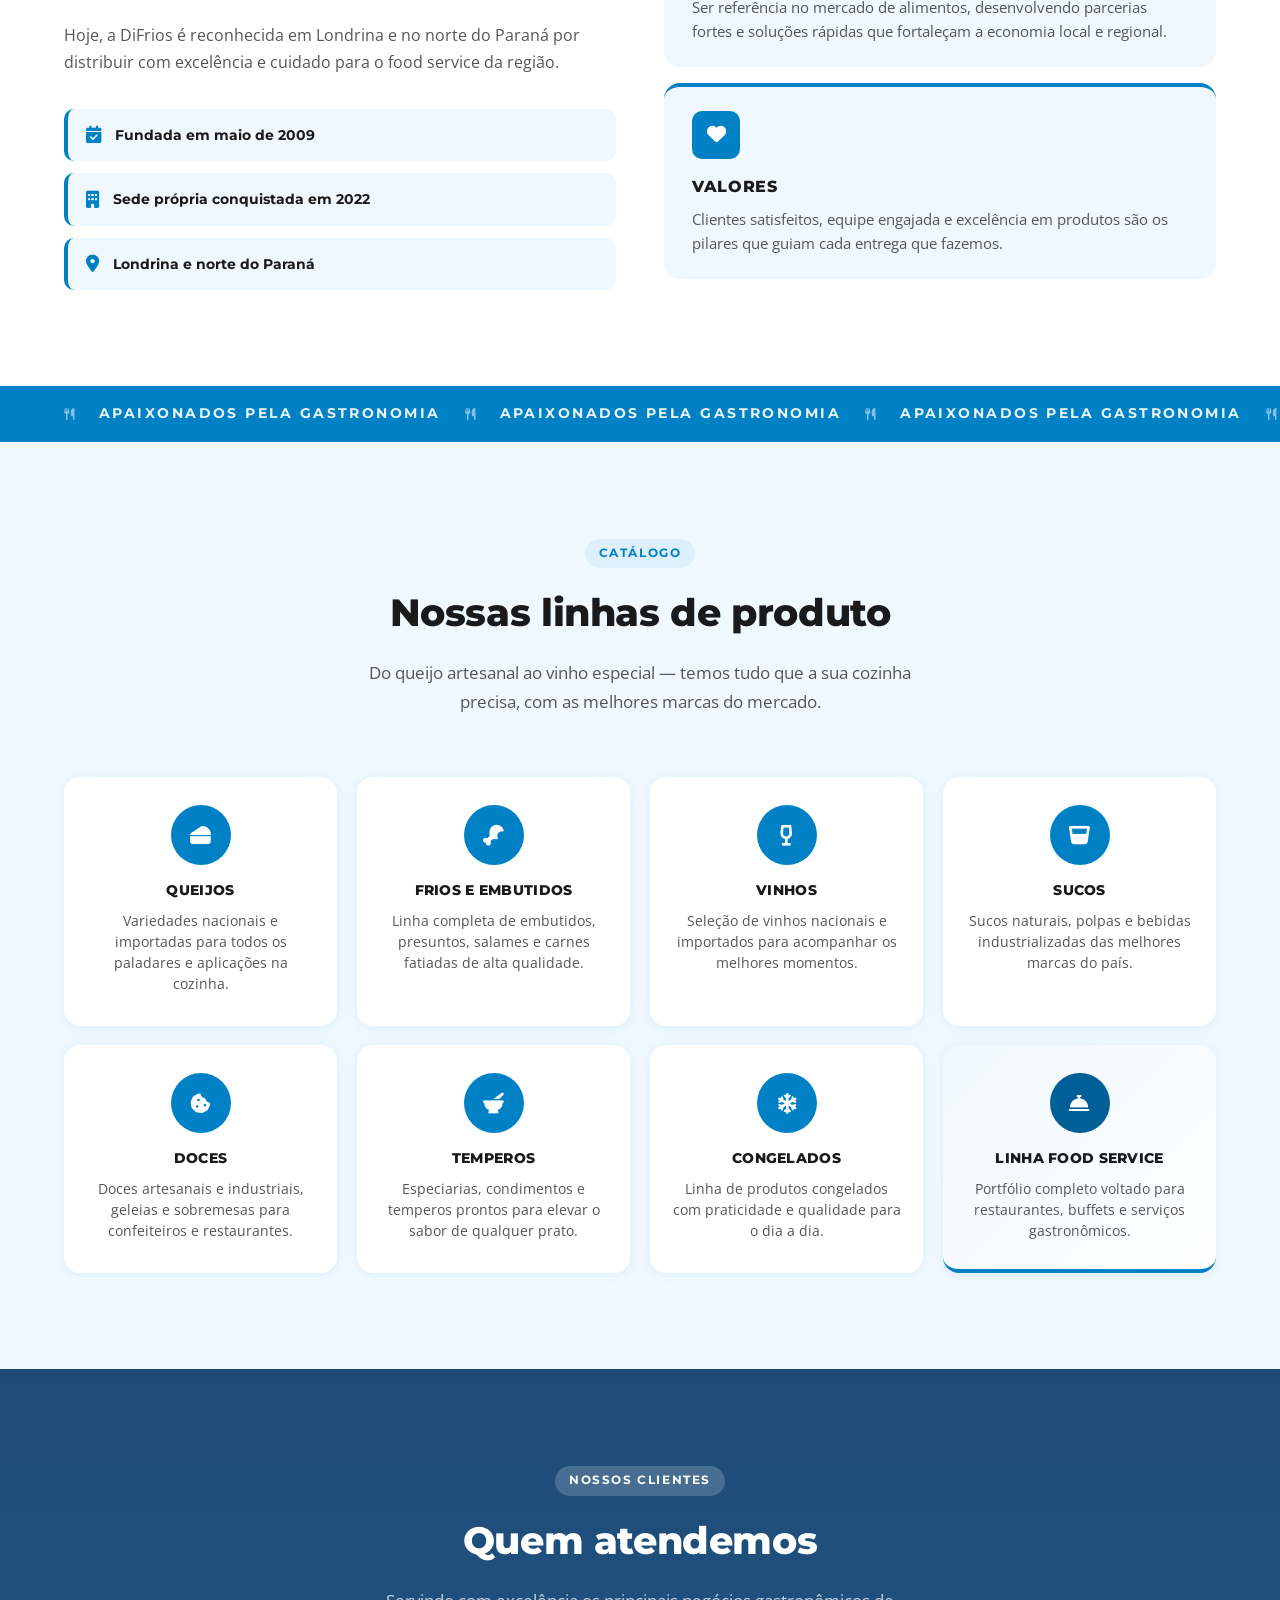
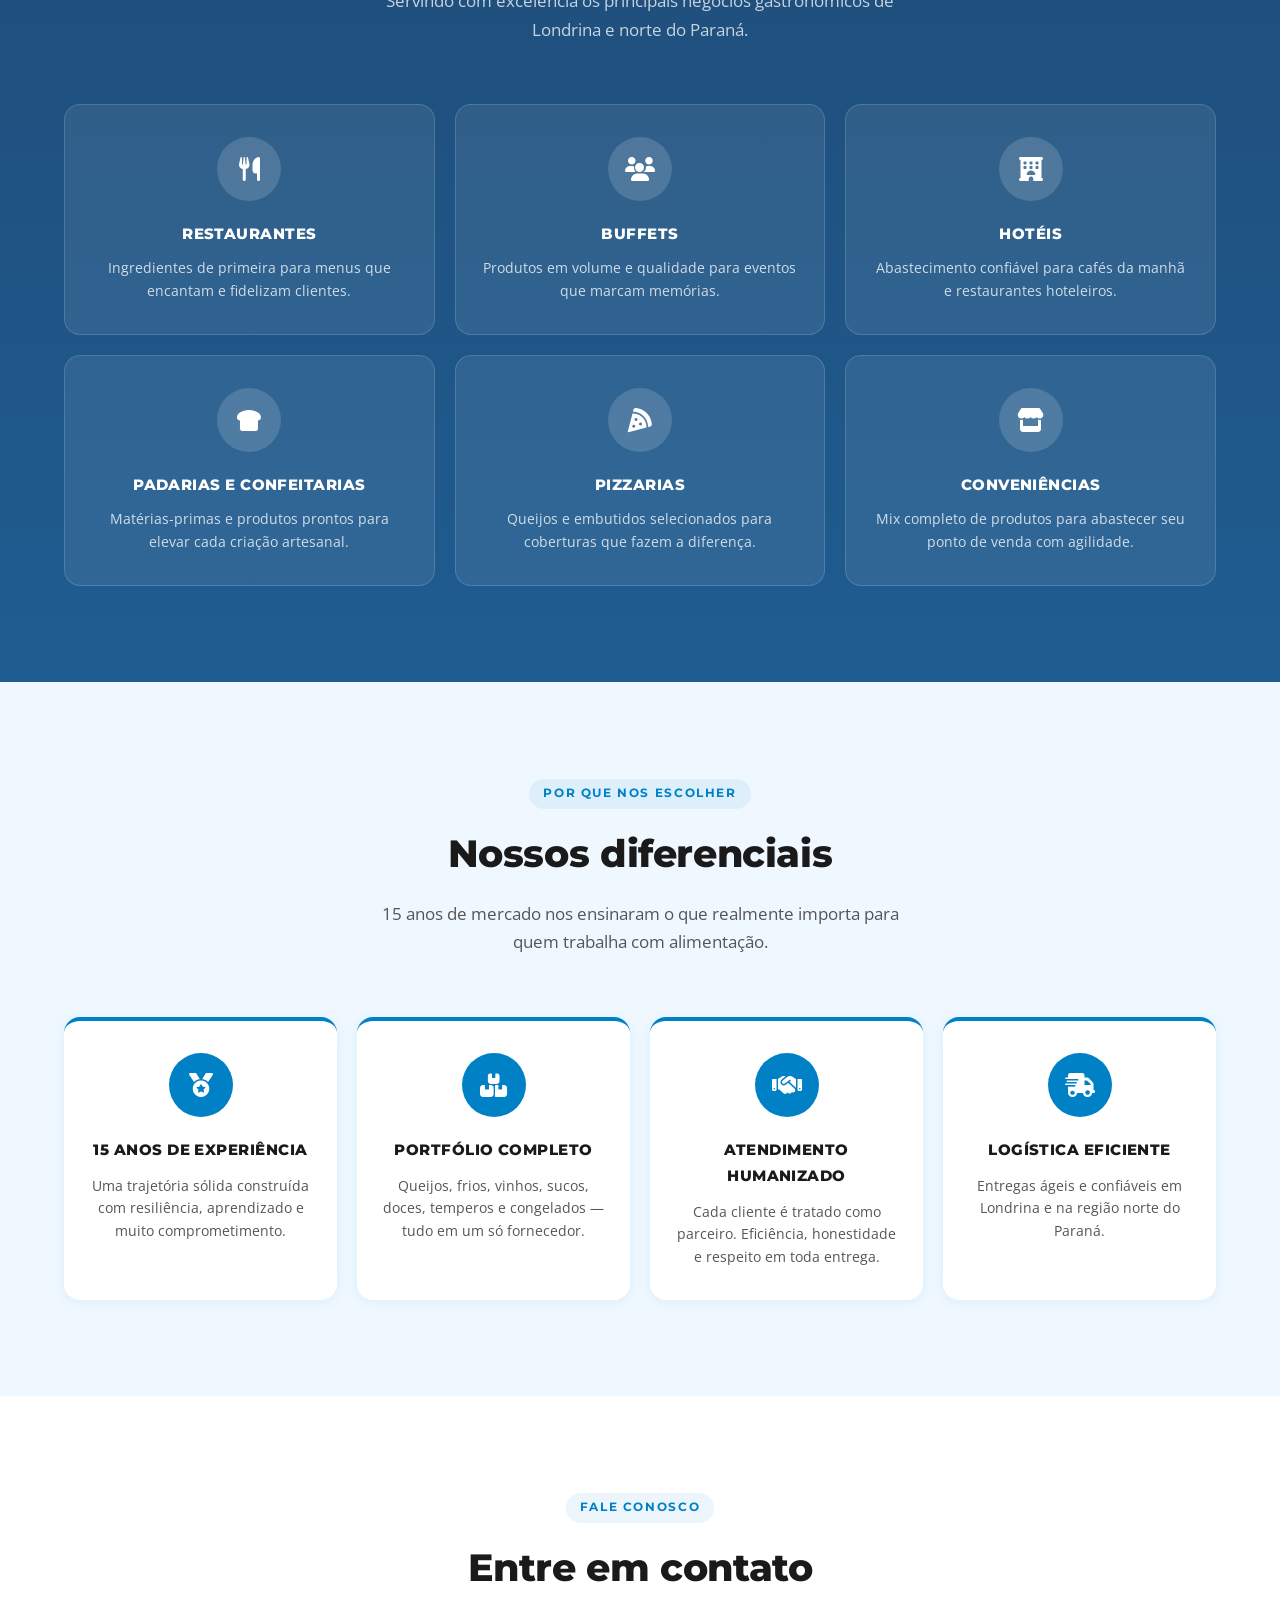
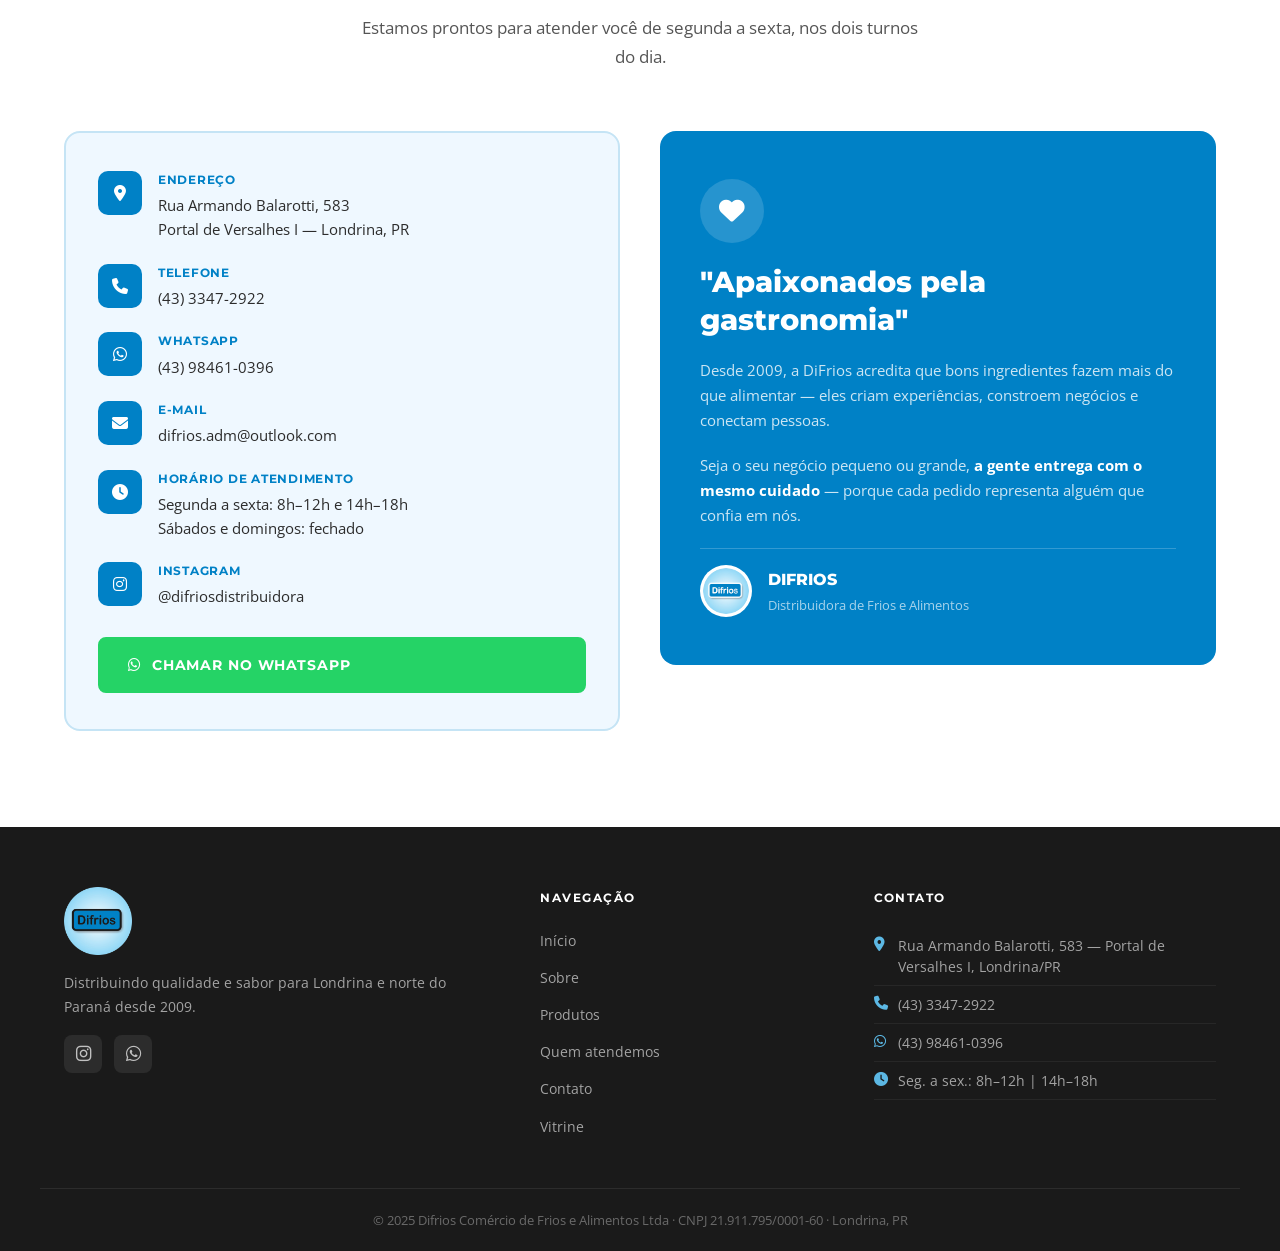
==== commit e9ea39b6: "feat: remove vitrine do index, atualiza vitrine.html com egestor difrios" ====
--- a/index.html
+++ b/index.html
@@ -305,26 +305,6 @@
           <p>Entregas ágeis e confiáveis em Londrina e na região norte do Paraná.</p>
         </div>
       </div>
-    </div>
-  </section>
-
-
-  <!-- ===== VITRINE ===== -->
-  <section id="vitrine" class="section vitrine-section">
-    <div class="container">
-      <div class="section-header">
-        <span class="section-tag">Catálogo online</span>
-        <h2>Nossa vitrine</h2>
-        <p>Explore nossos produtos e faça seu pedido com praticidade.</p>
-      </div>
-    </div>
-    <div class="vitrine-iframe-wrapper">
-      <iframe
-        src="http://furinhochic.com.br/"
-        title="Vitrine DiFrios"
-        scrolling="no"
-        loading="lazy"
-      ></iframe>
     </div>
   </section>
 
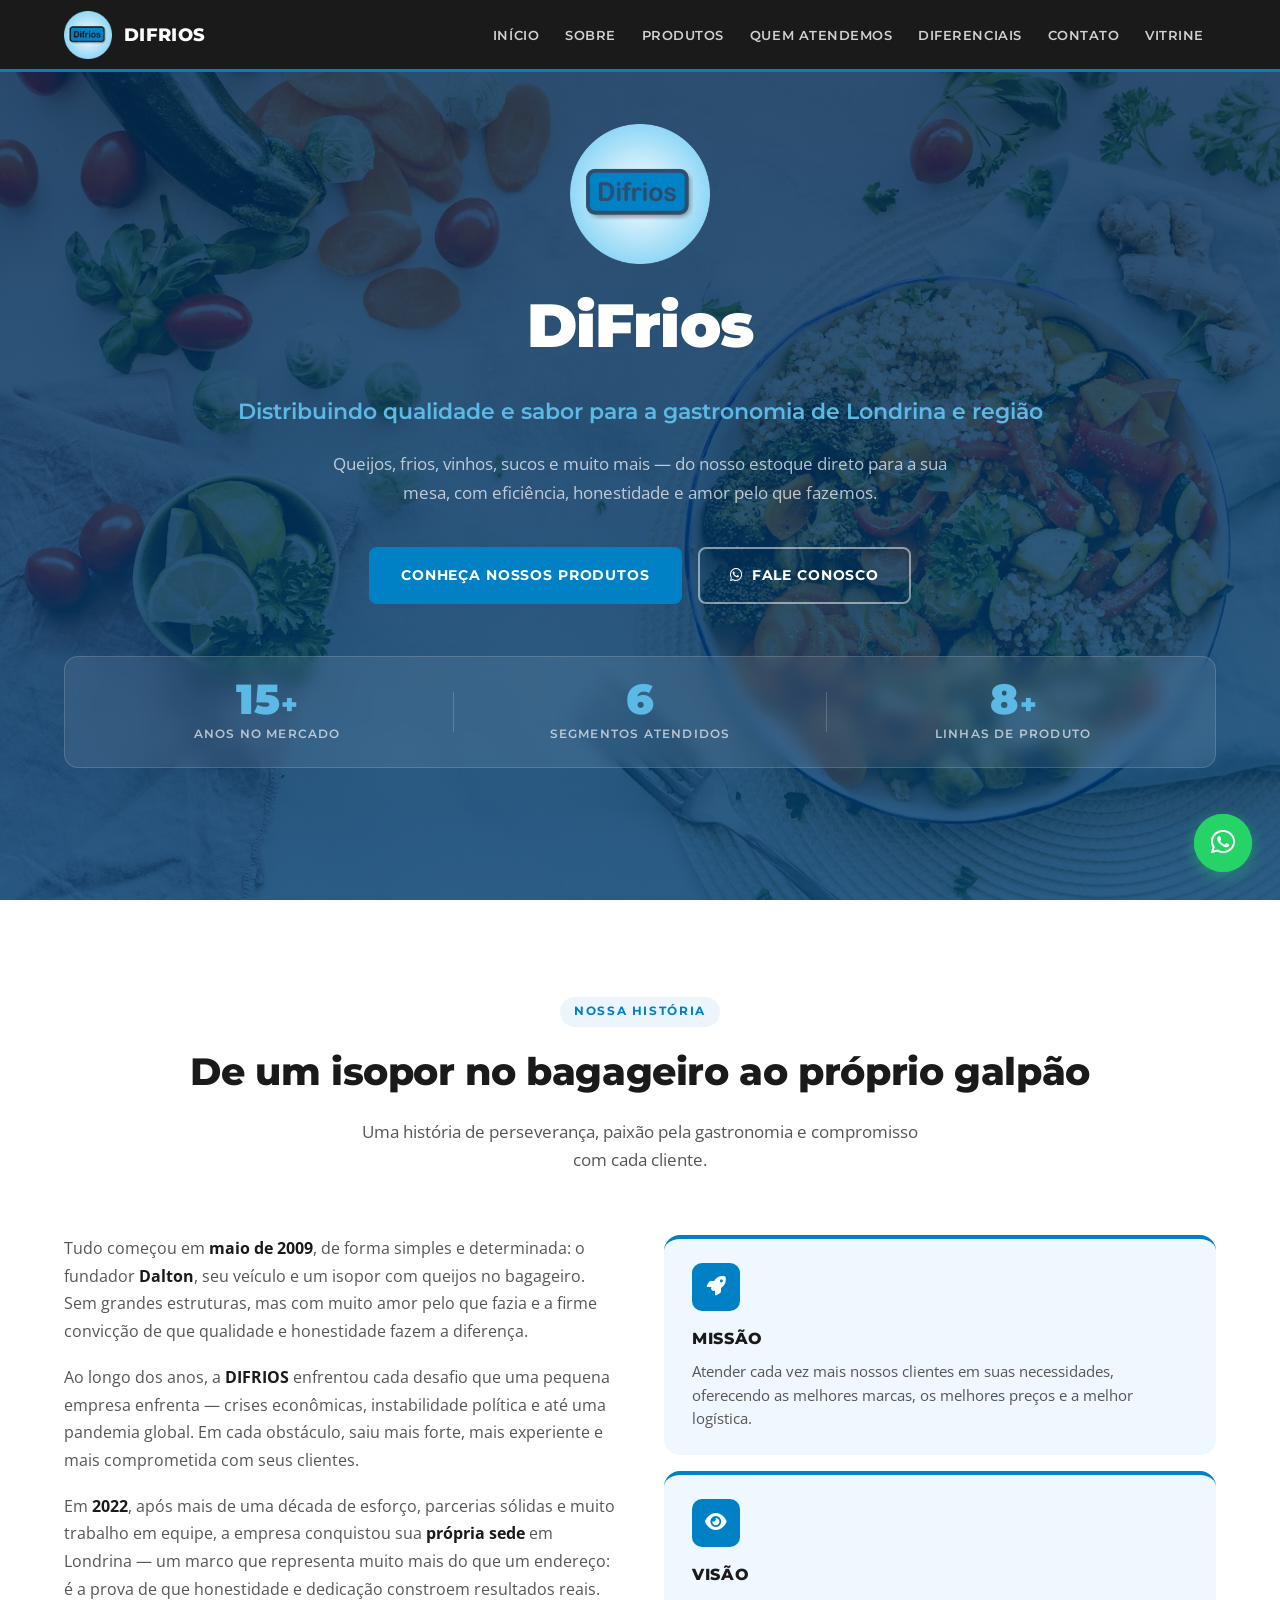
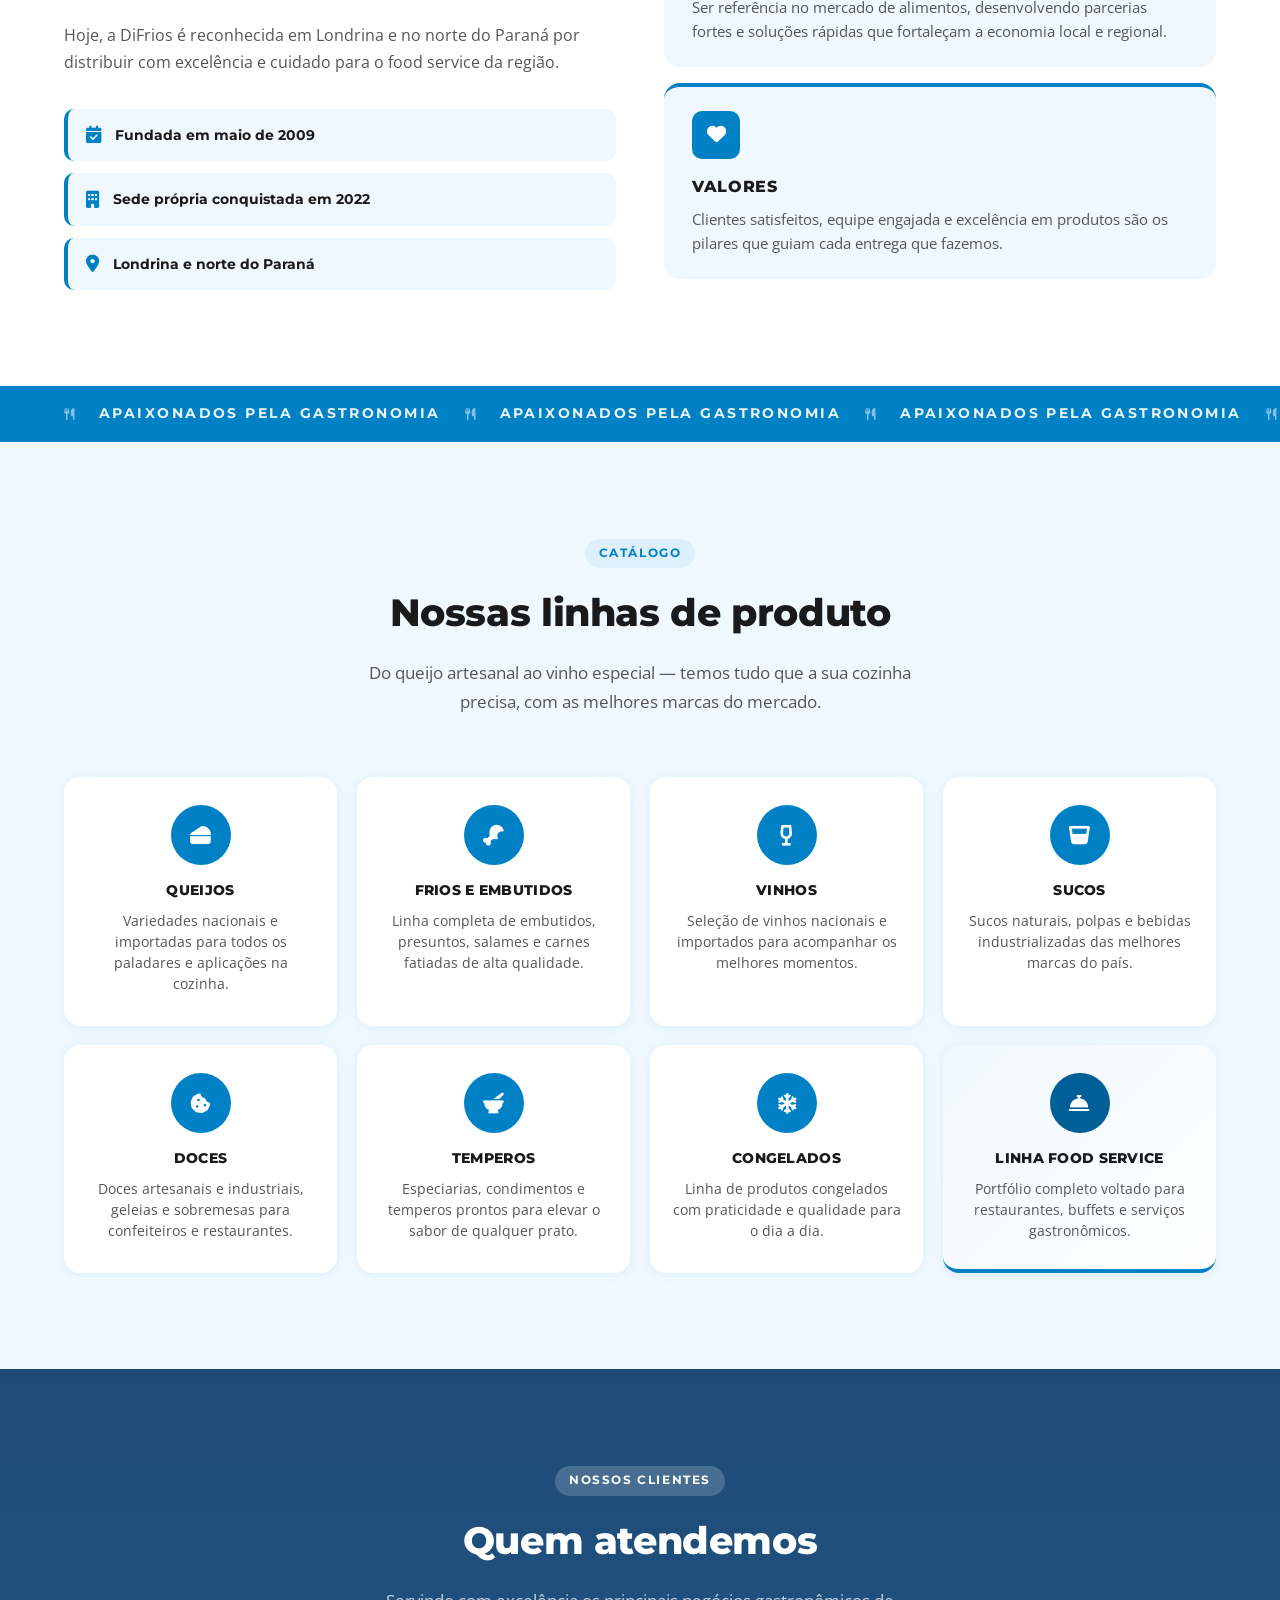
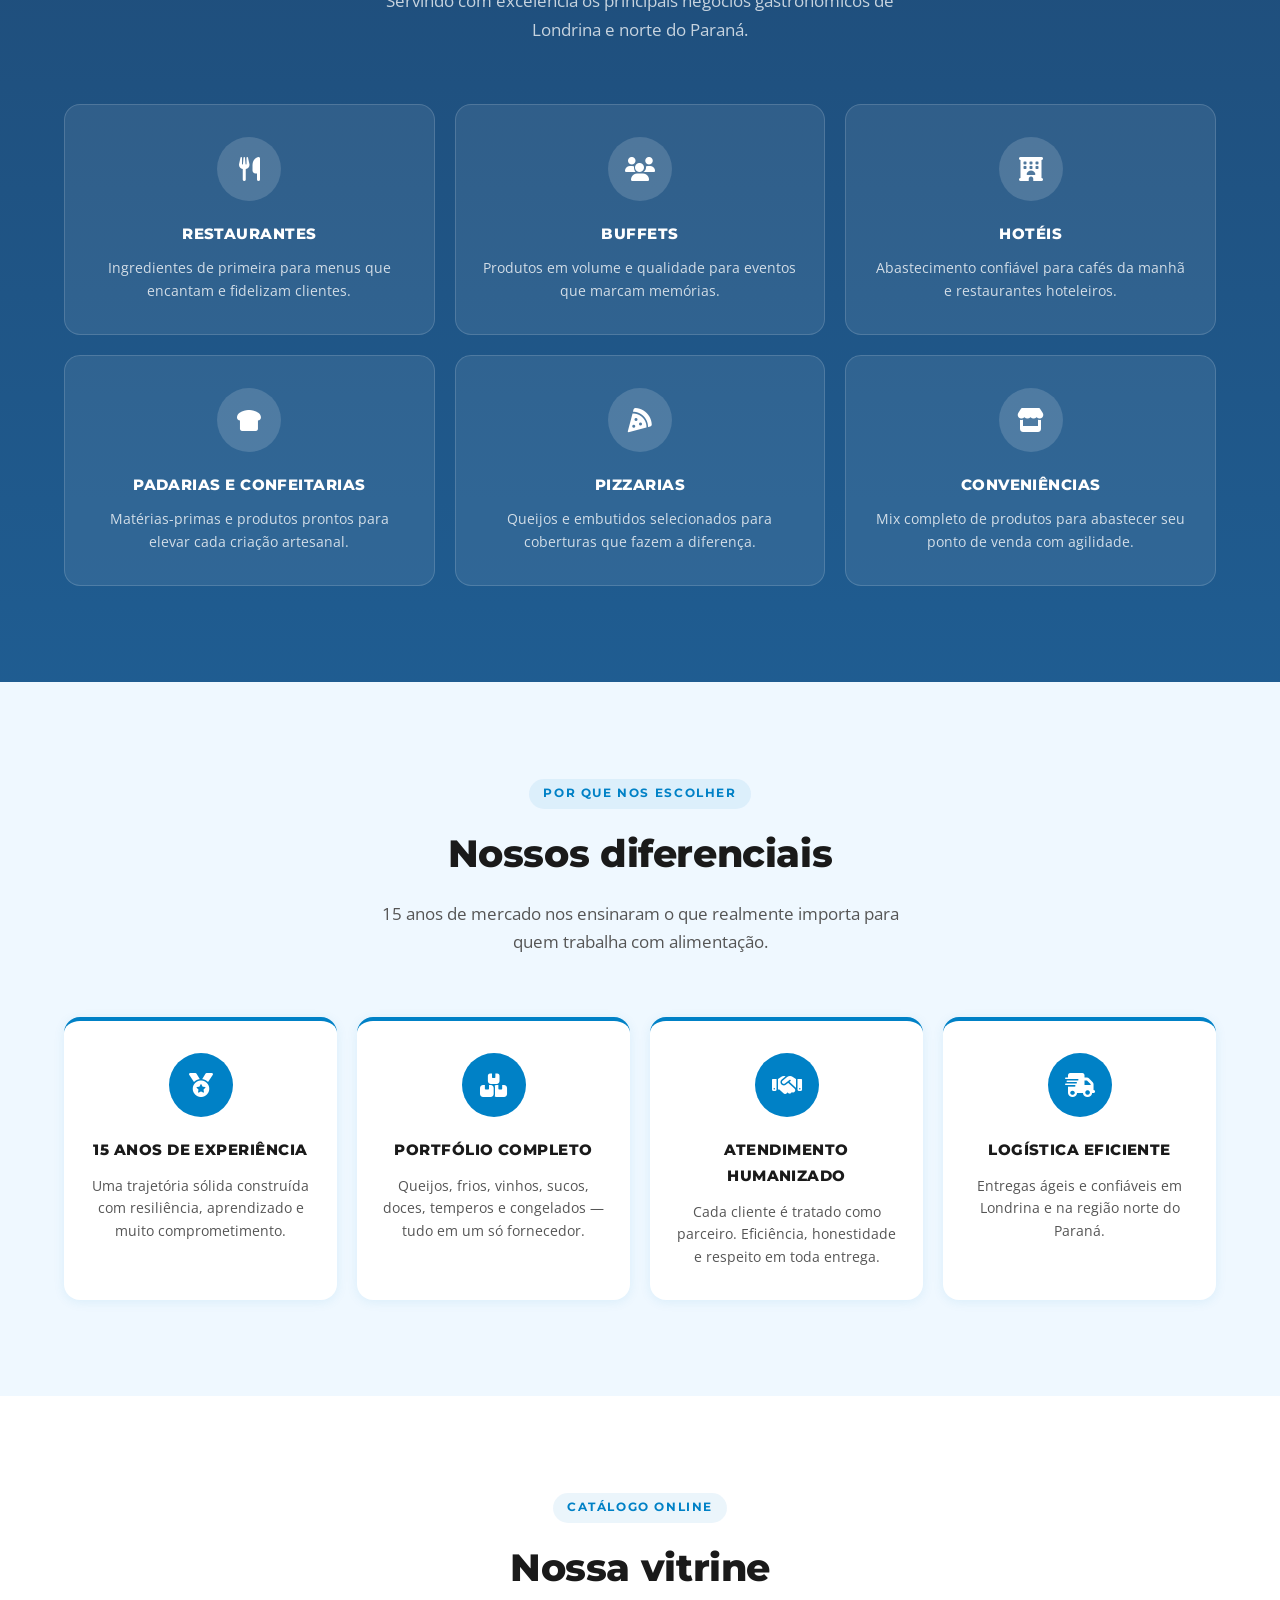
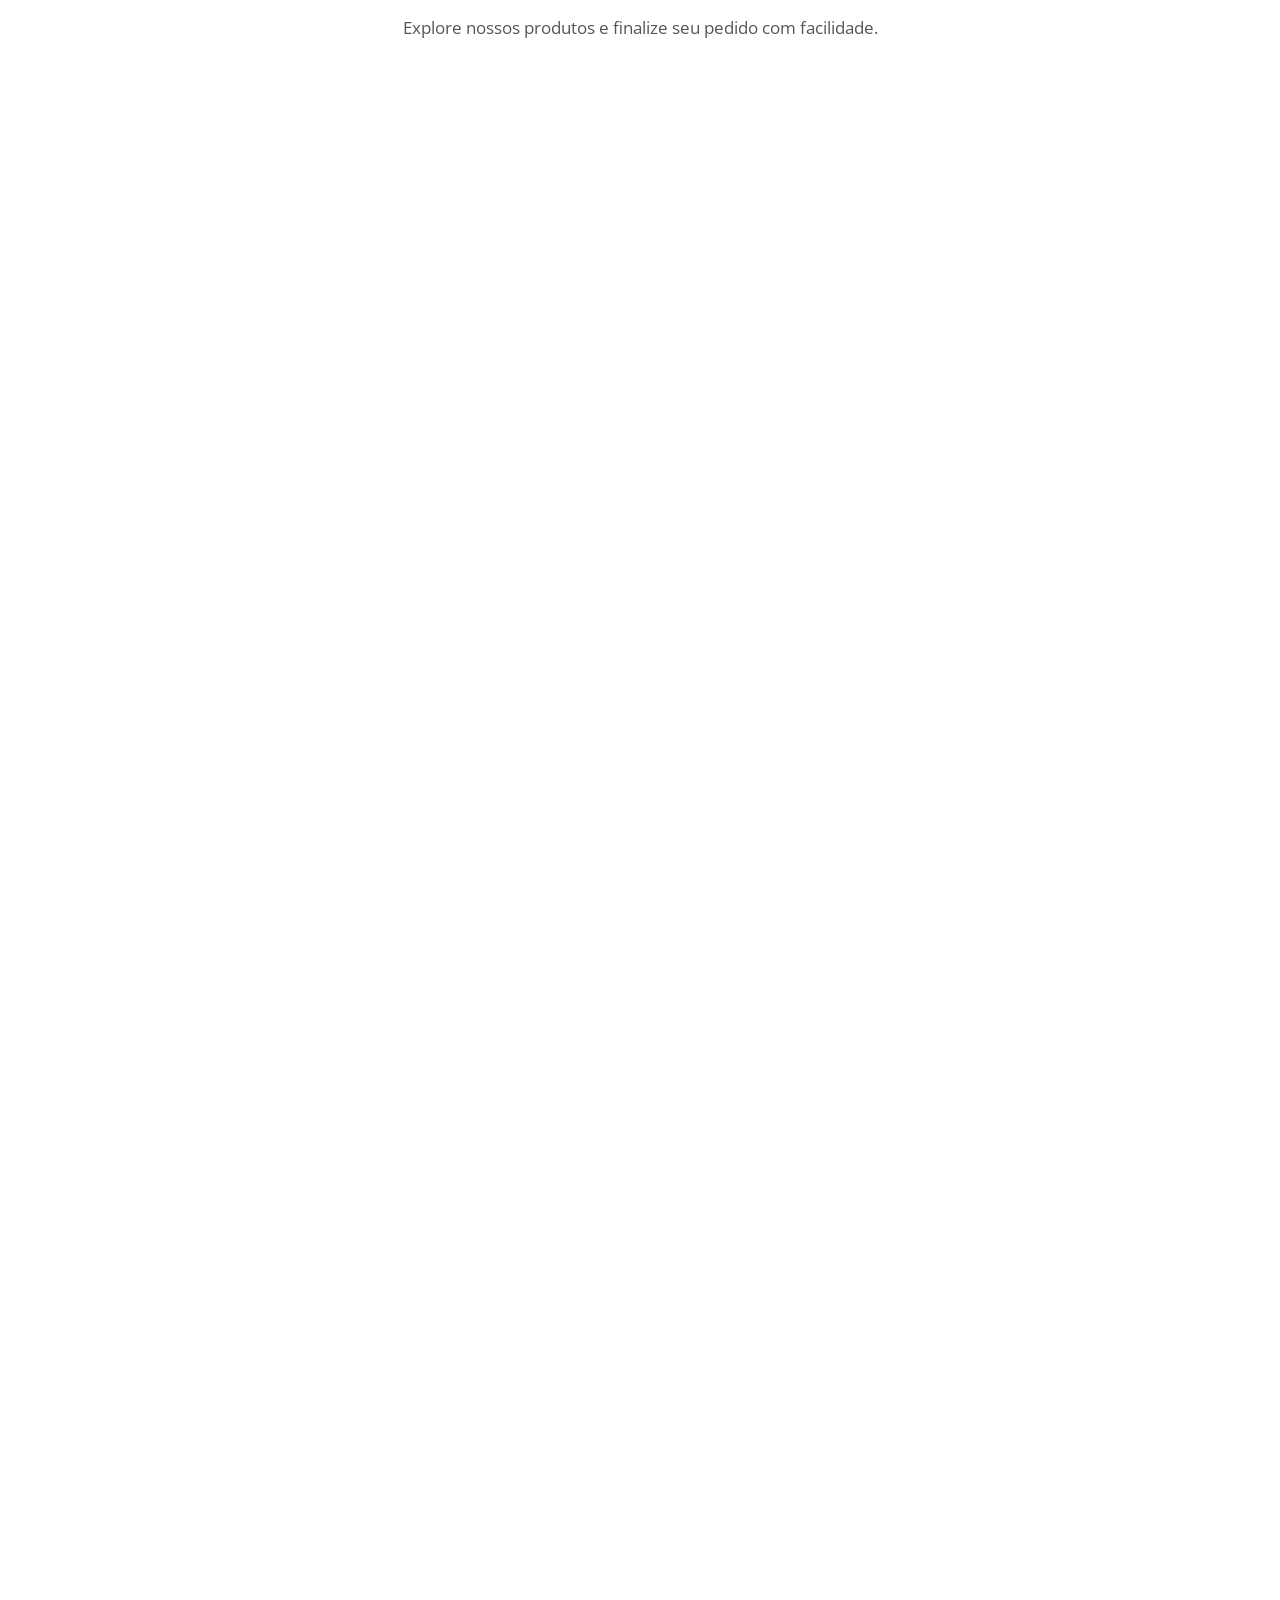
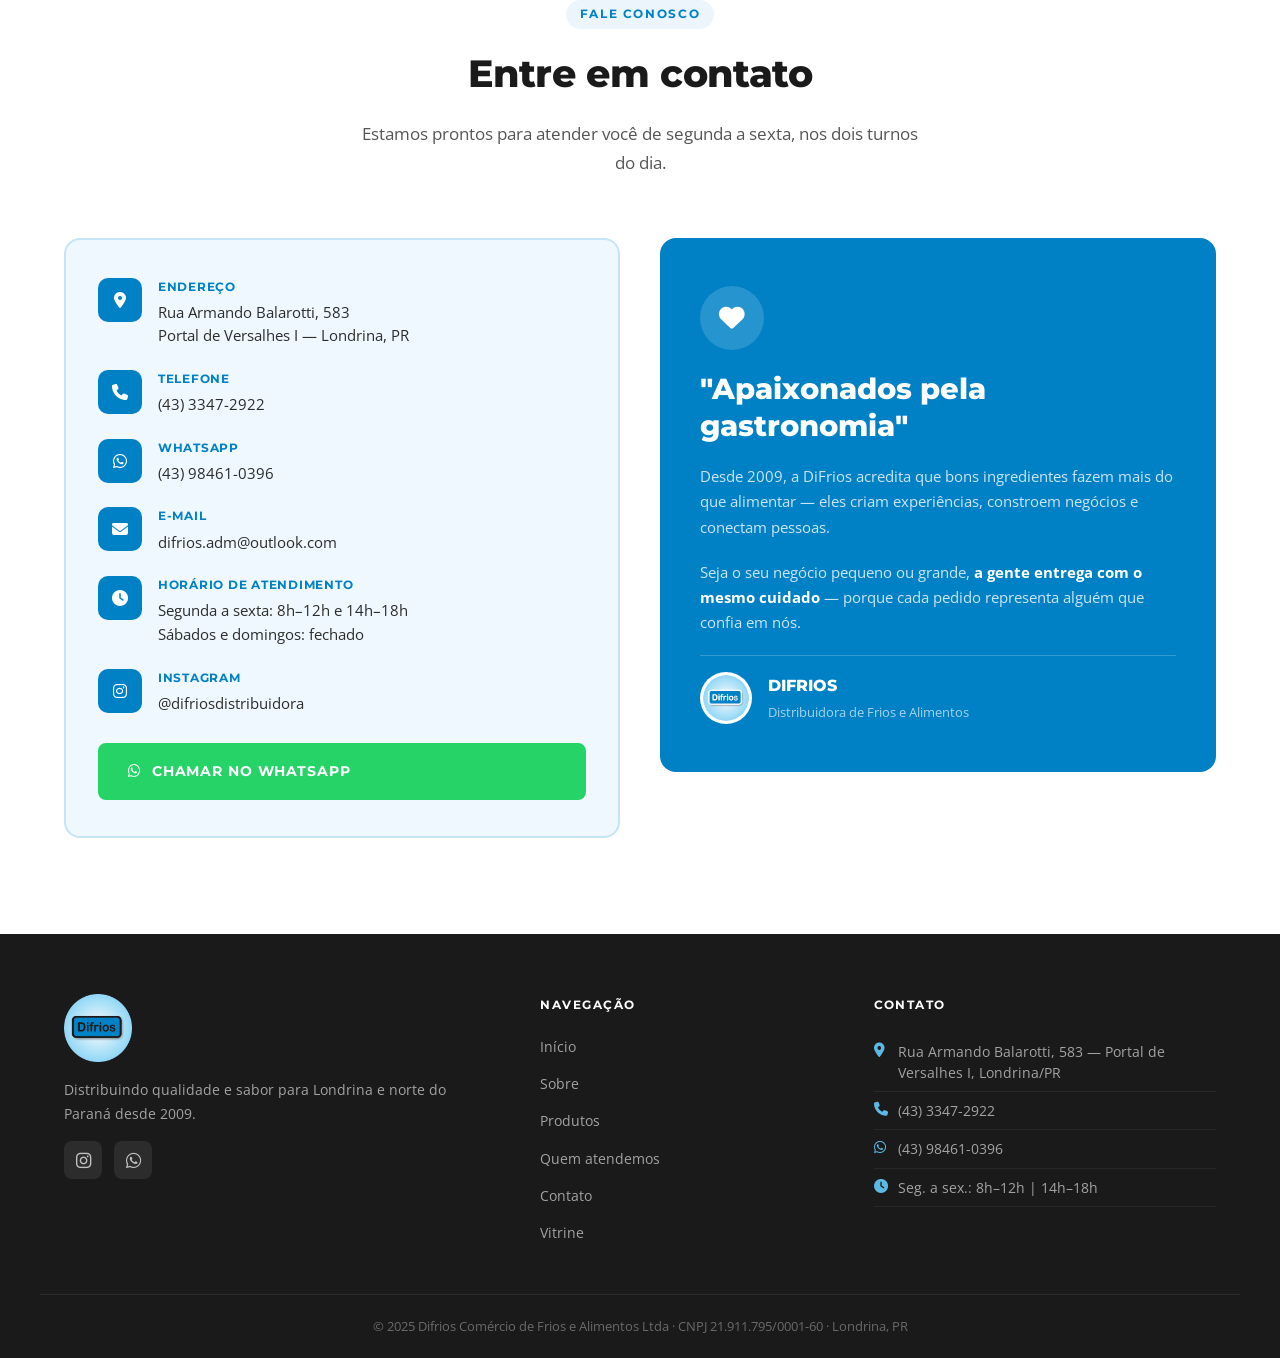
==== commit aac45bf6: "feat: adiciona seção vitrine no index com iframe egestor difrios (1400px, sem scroll duplo)" ====
--- a/index.html
+++ b/index.html
@@ -305,6 +305,26 @@
           <p>Entregas ágeis e confiáveis em Londrina e na região norte do Paraná.</p>
         </div>
       </div>
+    </div>
+  </section>
+
+
+  <!-- ===== VITRINE ===== -->
+  <section id="vitrine" class="section vitrine-section">
+    <div class="container">
+      <div class="section-header">
+        <span class="section-tag">Catálogo online</span>
+        <h2>Nossa vitrine</h2>
+        <p>Explore nossos produtos e finalize seu pedido com facilidade.</p>
+      </div>
+    </div>
+    <div class="vitrine-iframe-wrapper">
+      <iframe
+        src="https://difrios.egestor.com.br/vitrine/"
+        title="Vitrine DiFrios"
+        scrolling="no"
+        loading="lazy"
+      ></iframe>
     </div>
   </section>
 
--- a/style.css
+++ b/style.css
@@ -1143,8 +1143,7 @@
 
 .vitrine-iframe-wrapper iframe {
   width: 100%;
-  height: calc(100vh - 80px - 63px);
-  min-height: 500px;
+  height: 1400px;
   border: none;
   display: block;
 }
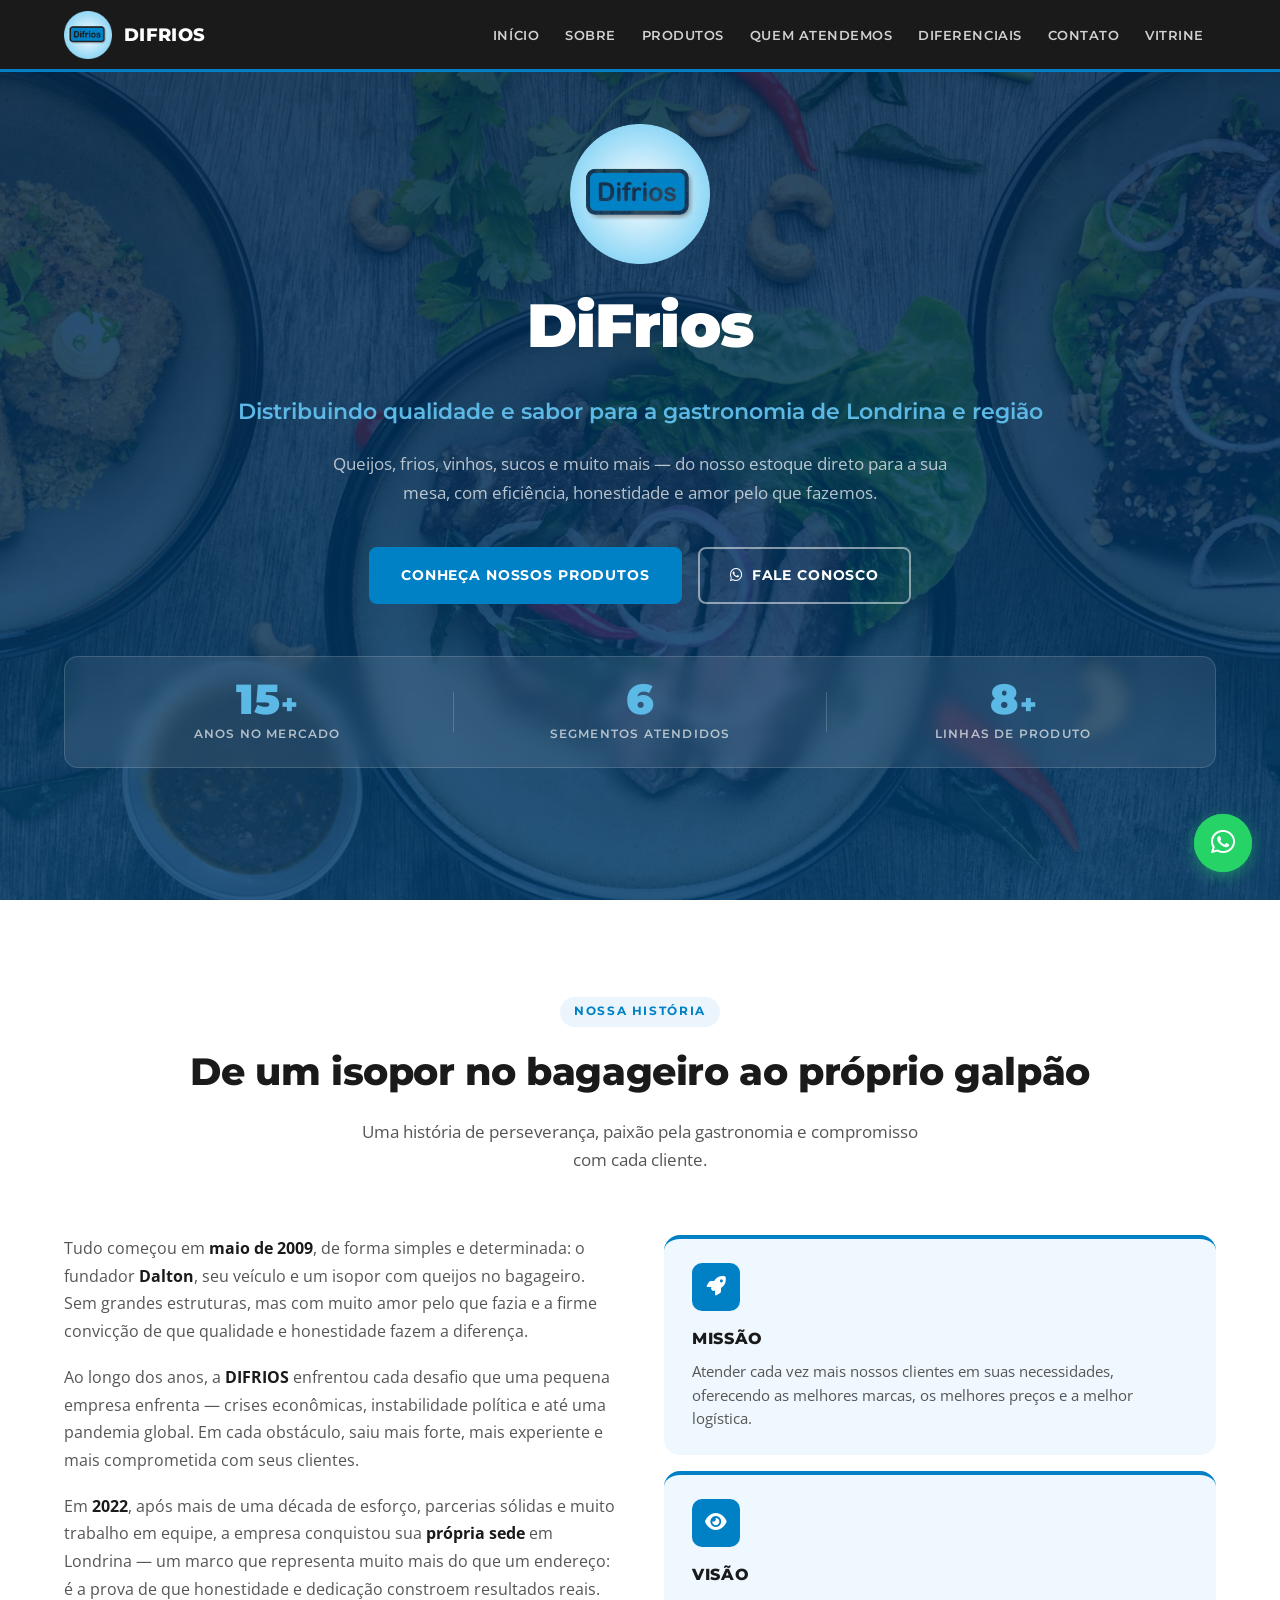
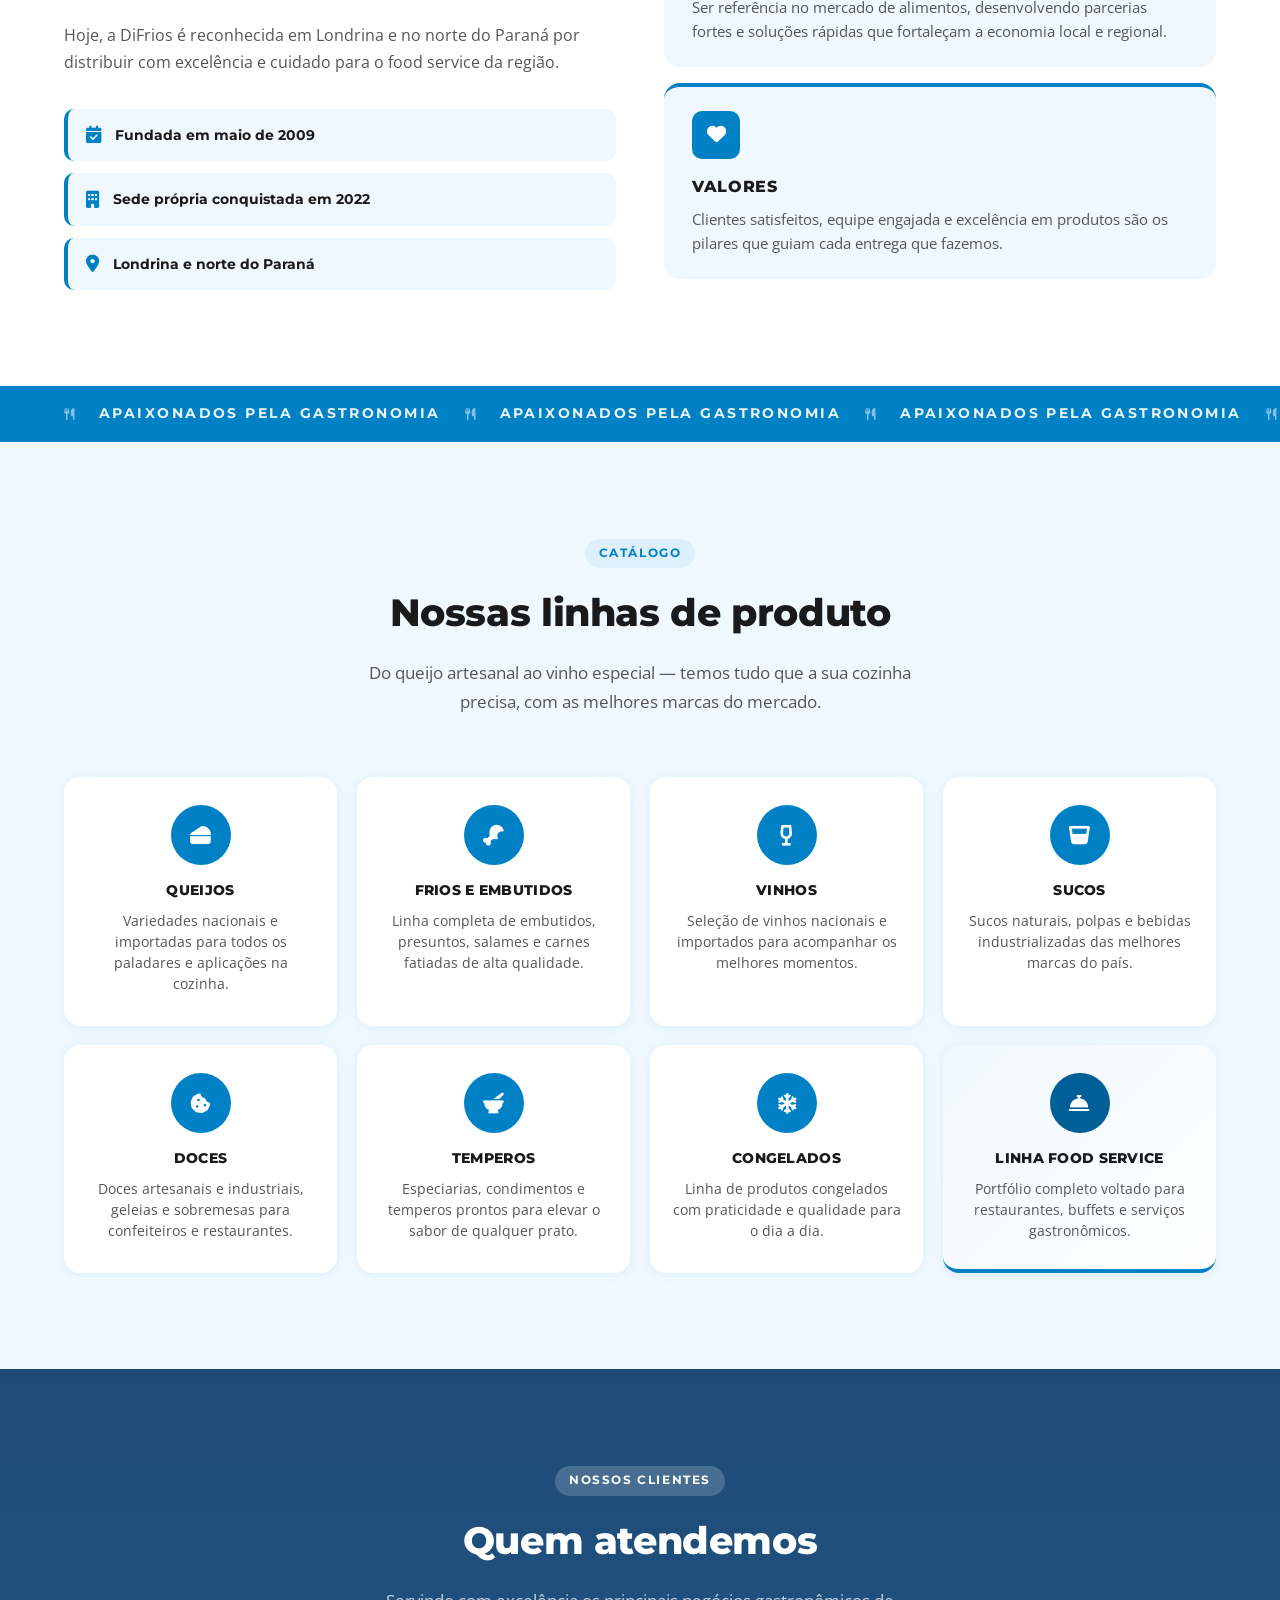
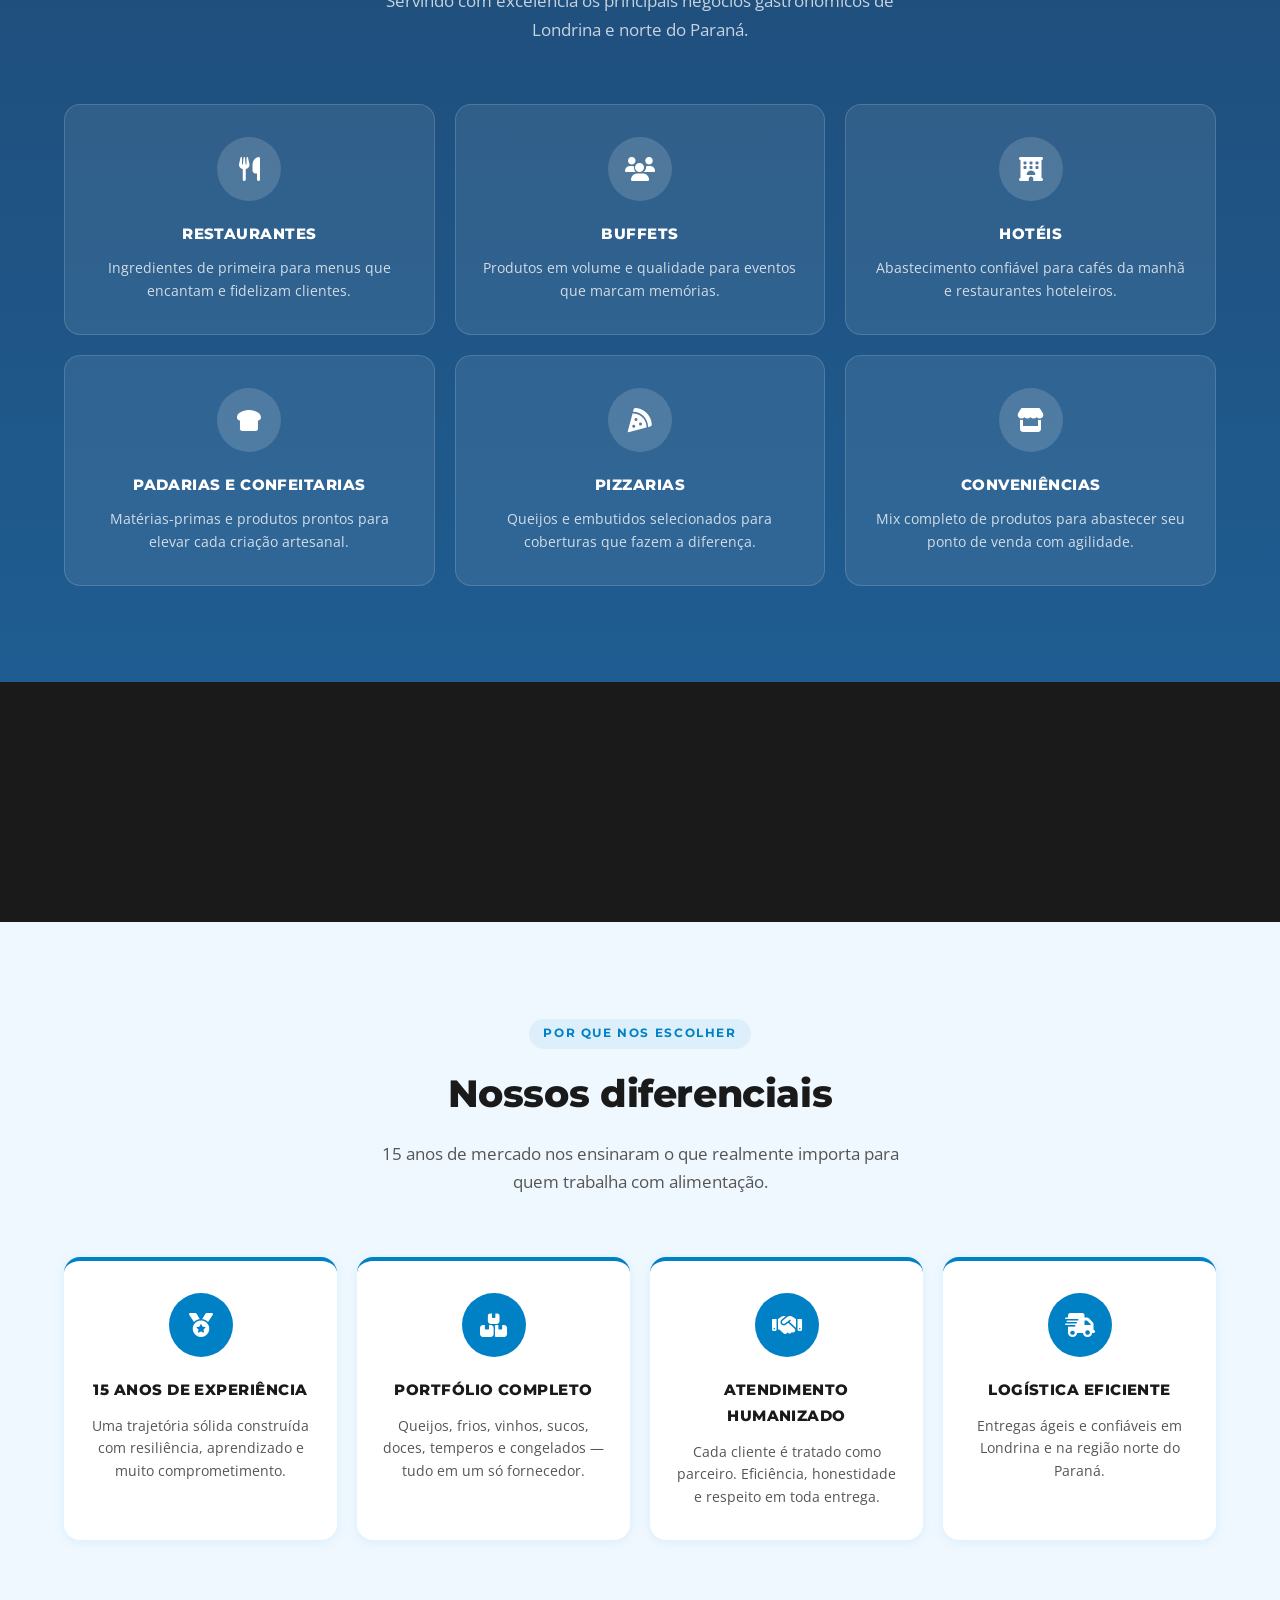
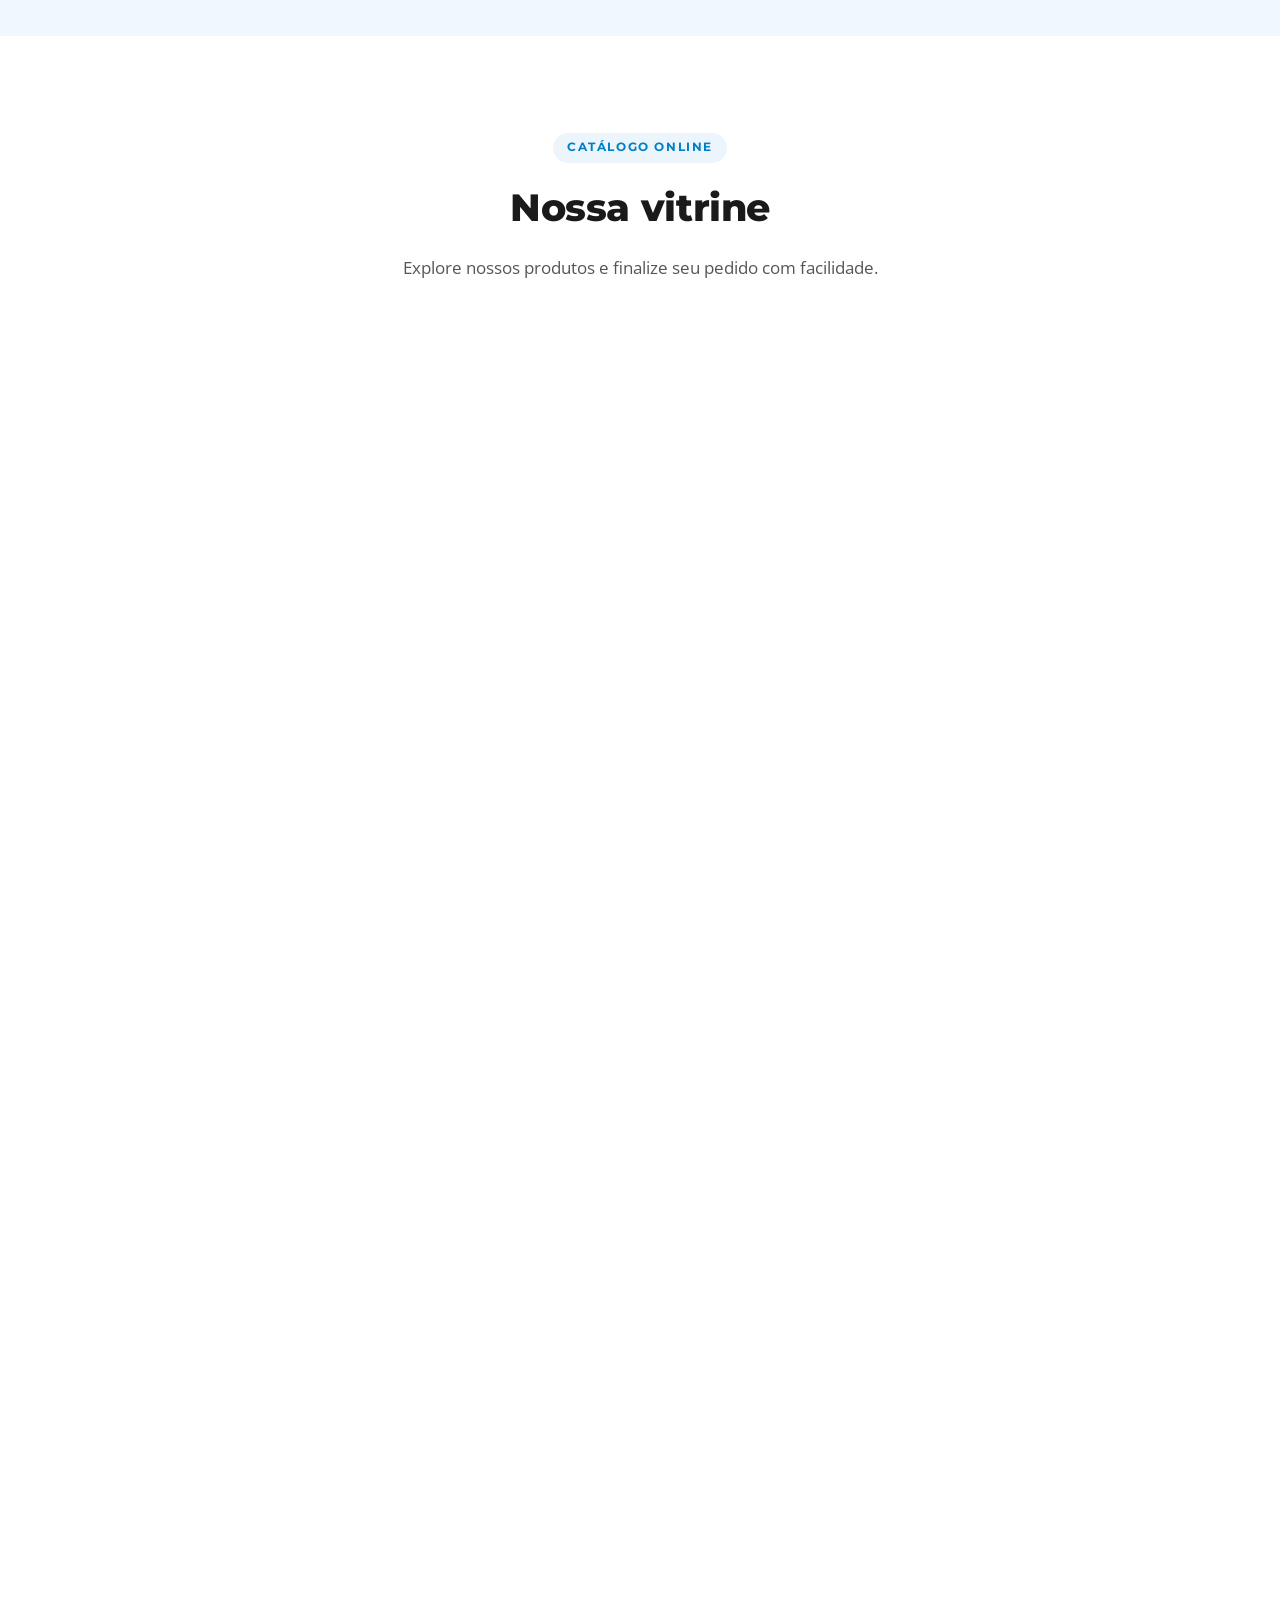
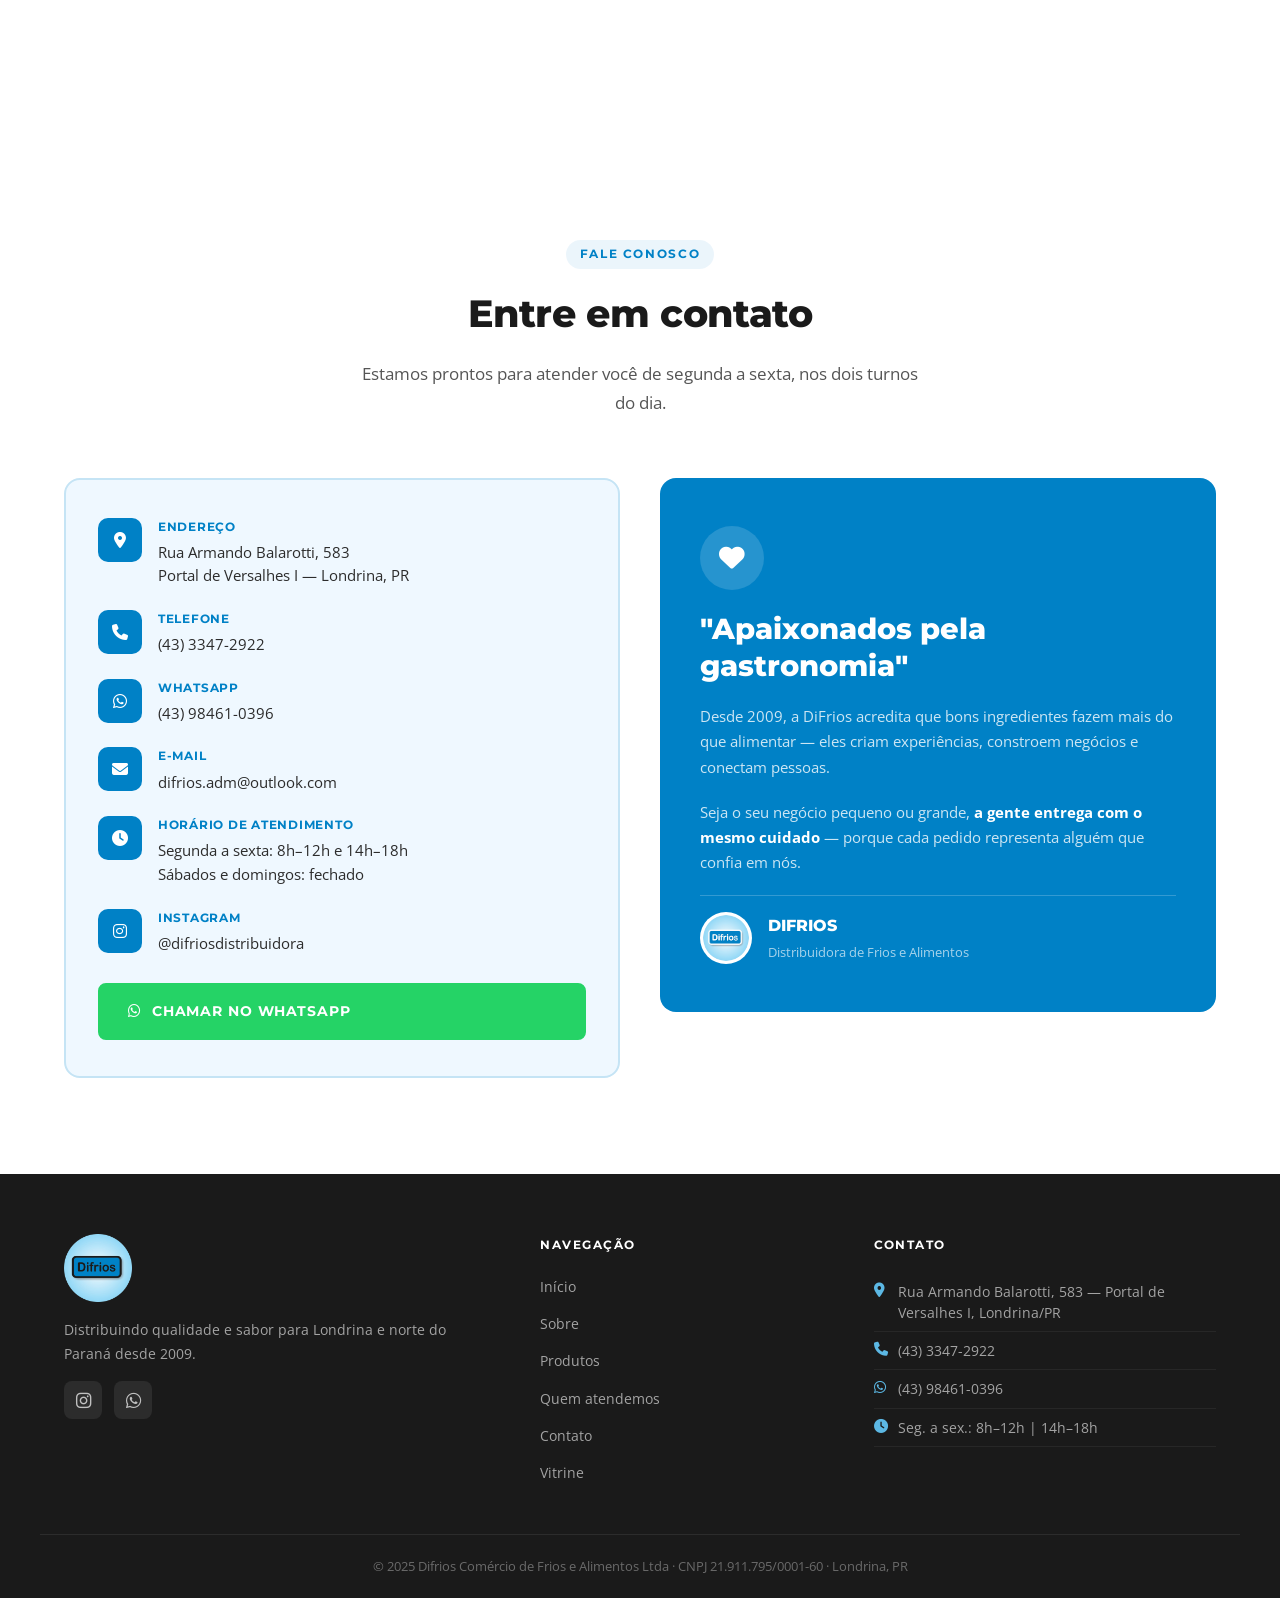
==== commit 603fca76: "feat: novos backgrounds temáticos + seção galeria (queijos, vinhos, frios, food service)" ====
--- a/index.html
+++ b/index.html
@@ -270,6 +270,42 @@
           <p>Mix completo de produtos para abastecer seu ponto de venda com agilidade.</p>
         </div>
       </div>
+    </div>
+  </section>
+
+
+  <!-- ===== GALERIA ===== -->
+  <section class="galeria-section" aria-label="Galeria DiFrios">
+    <div class="galeria-grid">
+
+      <div class="galeria-item reveal">
+        <img src="images/galeria-1.jpg" alt="Tábua de queijos artesanais" loading="lazy">
+        <div class="galeria-item-overlay">
+          <span class="galeria-item-label">Queijos artesanais</span>
+        </div>
+      </div>
+
+      <div class="galeria-item reveal">
+        <img src="images/galeria-2.jpg" alt="Vinhos e embutidos selecionados" loading="lazy">
+        <div class="galeria-item-overlay">
+          <span class="galeria-item-label">Vinhos &amp; embutidos</span>
+        </div>
+      </div>
+
+      <div class="galeria-item reveal">
+        <img src="images/galeria-3.jpg" alt="Frios e embutidos premium" loading="lazy">
+        <div class="galeria-item-overlay">
+          <span class="galeria-item-label">Frios premium</span>
+        </div>
+      </div>
+
+      <div class="galeria-item reveal">
+        <img src="images/galeria-4.jpg" alt="Produtos para food service" loading="lazy">
+        <div class="galeria-item-overlay">
+          <span class="galeria-item-label">Food service</span>
+        </div>
+      </div>
+
     </div>
   </section>
 
--- a/style.css
+++ b/style.css
@@ -683,6 +683,69 @@
 }
 .cliente-card p { font-size: 0.88rem; color: rgba(255,255,255,0.78); line-height: 1.6; }
 
+
+/* ===== GALERIA ===== */
+.galeria-section {
+  padding: 0;
+  background: var(--preto);
+}
+
+.galeria-grid {
+  display: grid;
+  grid-template-columns: repeat(4, 1fr);
+  gap: 0;
+}
+
+.galeria-item {
+  position: relative;
+  aspect-ratio: 4/3;
+  overflow: hidden;
+}
+
+.galeria-item img {
+  width: 100%;
+  height: 100%;
+  object-fit: cover;
+  display: block;
+  transition: transform 0.6s ease;
+}
+
+.galeria-item:hover img {
+  transform: scale(1.07);
+}
+
+.galeria-item-overlay {
+  position: absolute;
+  inset: 0;
+  background: linear-gradient(to top, rgba(0,65,100,0.75) 0%, transparent 60%);
+  opacity: 0;
+  transition: opacity 0.35s ease;
+  display: flex;
+  align-items: flex-end;
+  padding: 20px;
+}
+
+.galeria-item:hover .galeria-item-overlay {
+  opacity: 1;
+}
+
+.galeria-item-label {
+  font-family: var(--font-titulo);
+  font-size: 0.85rem;
+  font-weight: 700;
+  letter-spacing: 0.08em;
+  text-transform: uppercase;
+  color: #fff;
+}
+
+@media (max-width: 1023px) {
+  .galeria-grid { grid-template-columns: repeat(2, 1fr); }
+}
+
+@media (max-width: 480px) {
+  .galeria-grid { grid-template-columns: 1fr; }
+  .galeria-item { aspect-ratio: 16/9; }
+}
 
 /* ===== DIFERENCIAIS ===== */
 .diferenciais-section {
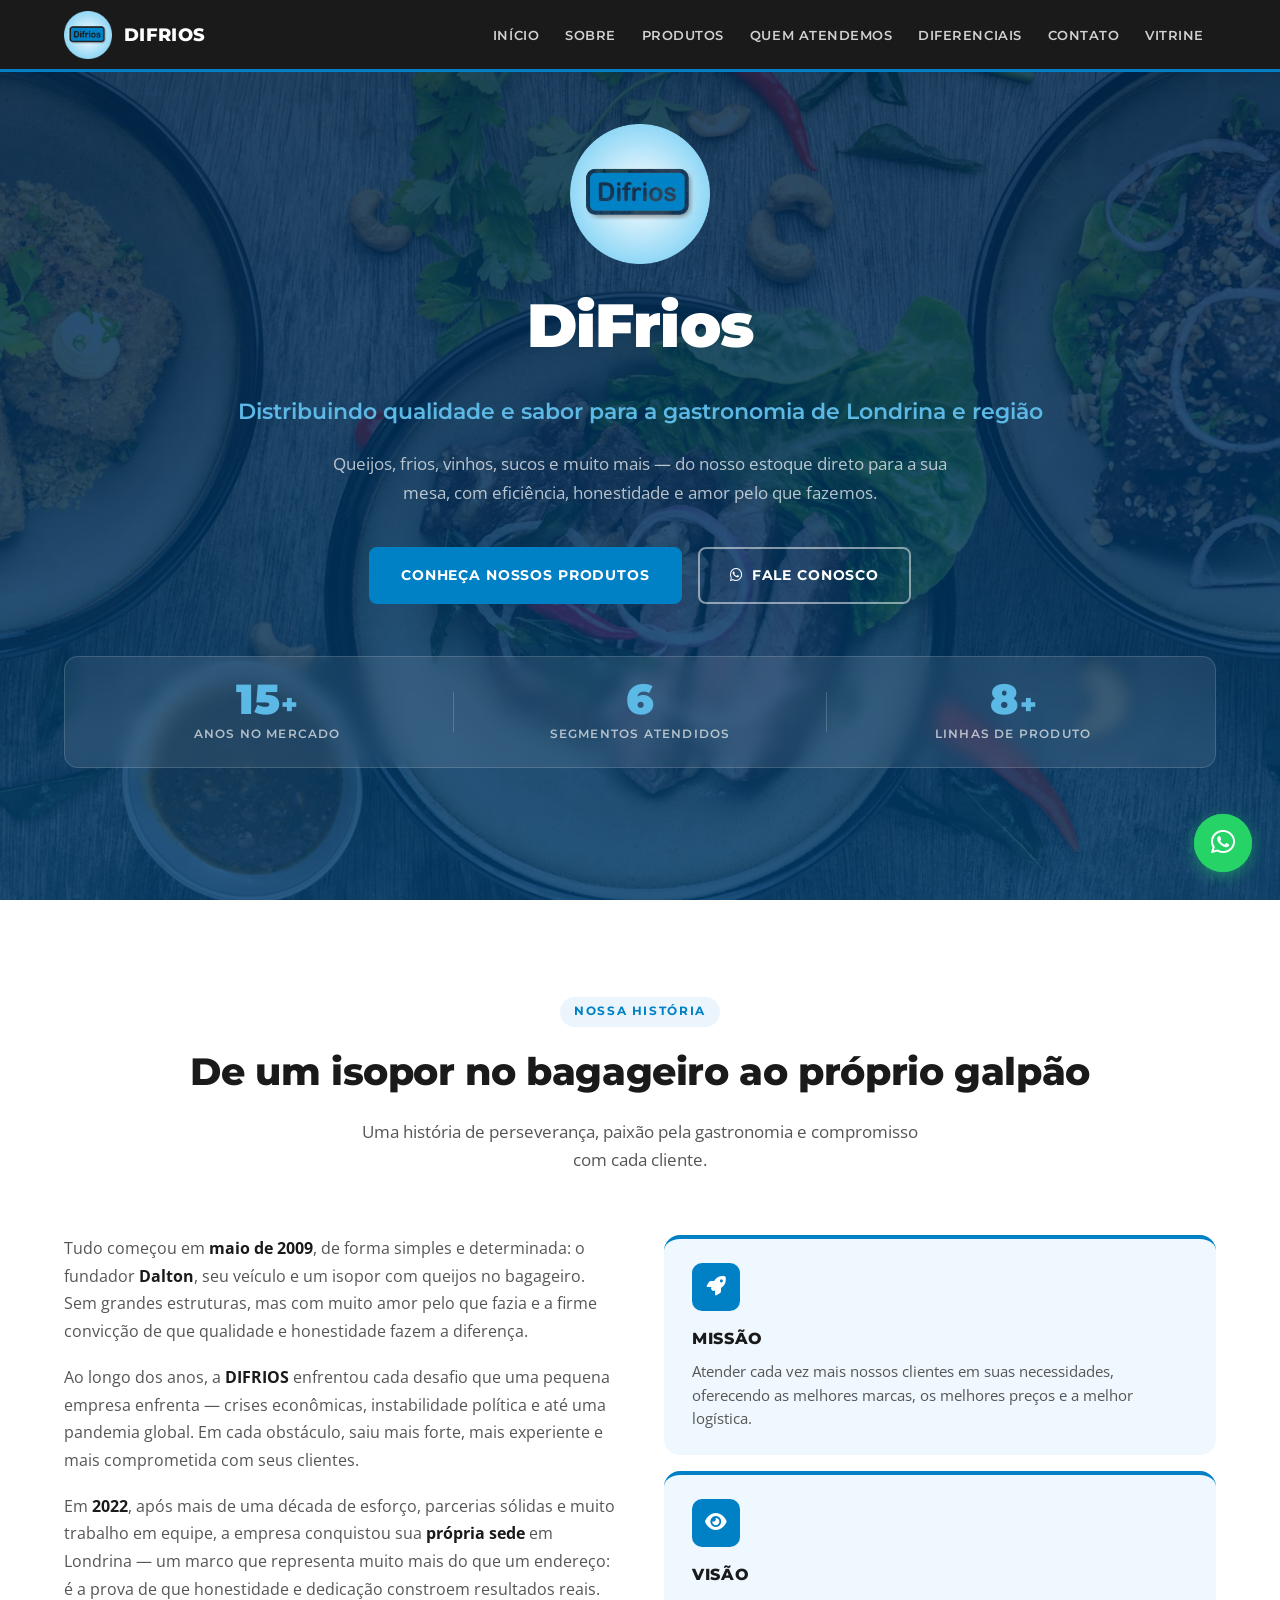
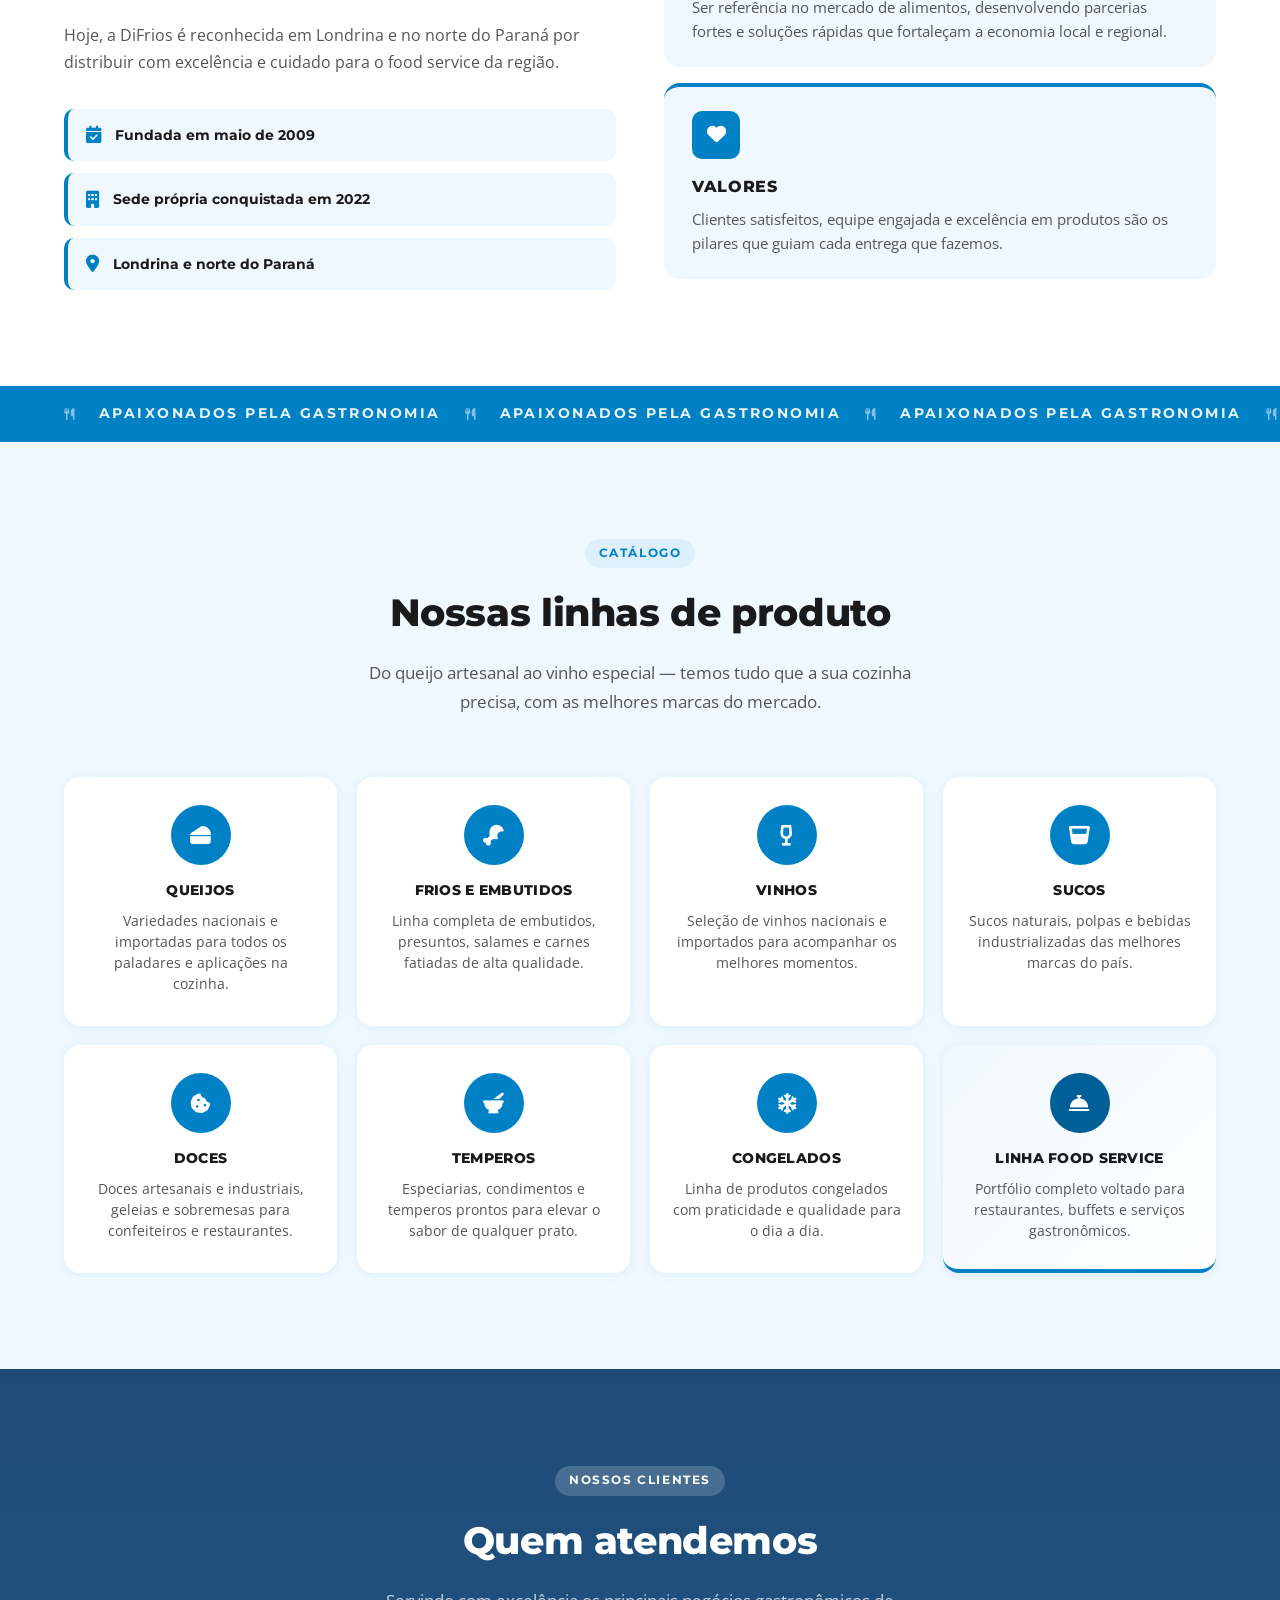
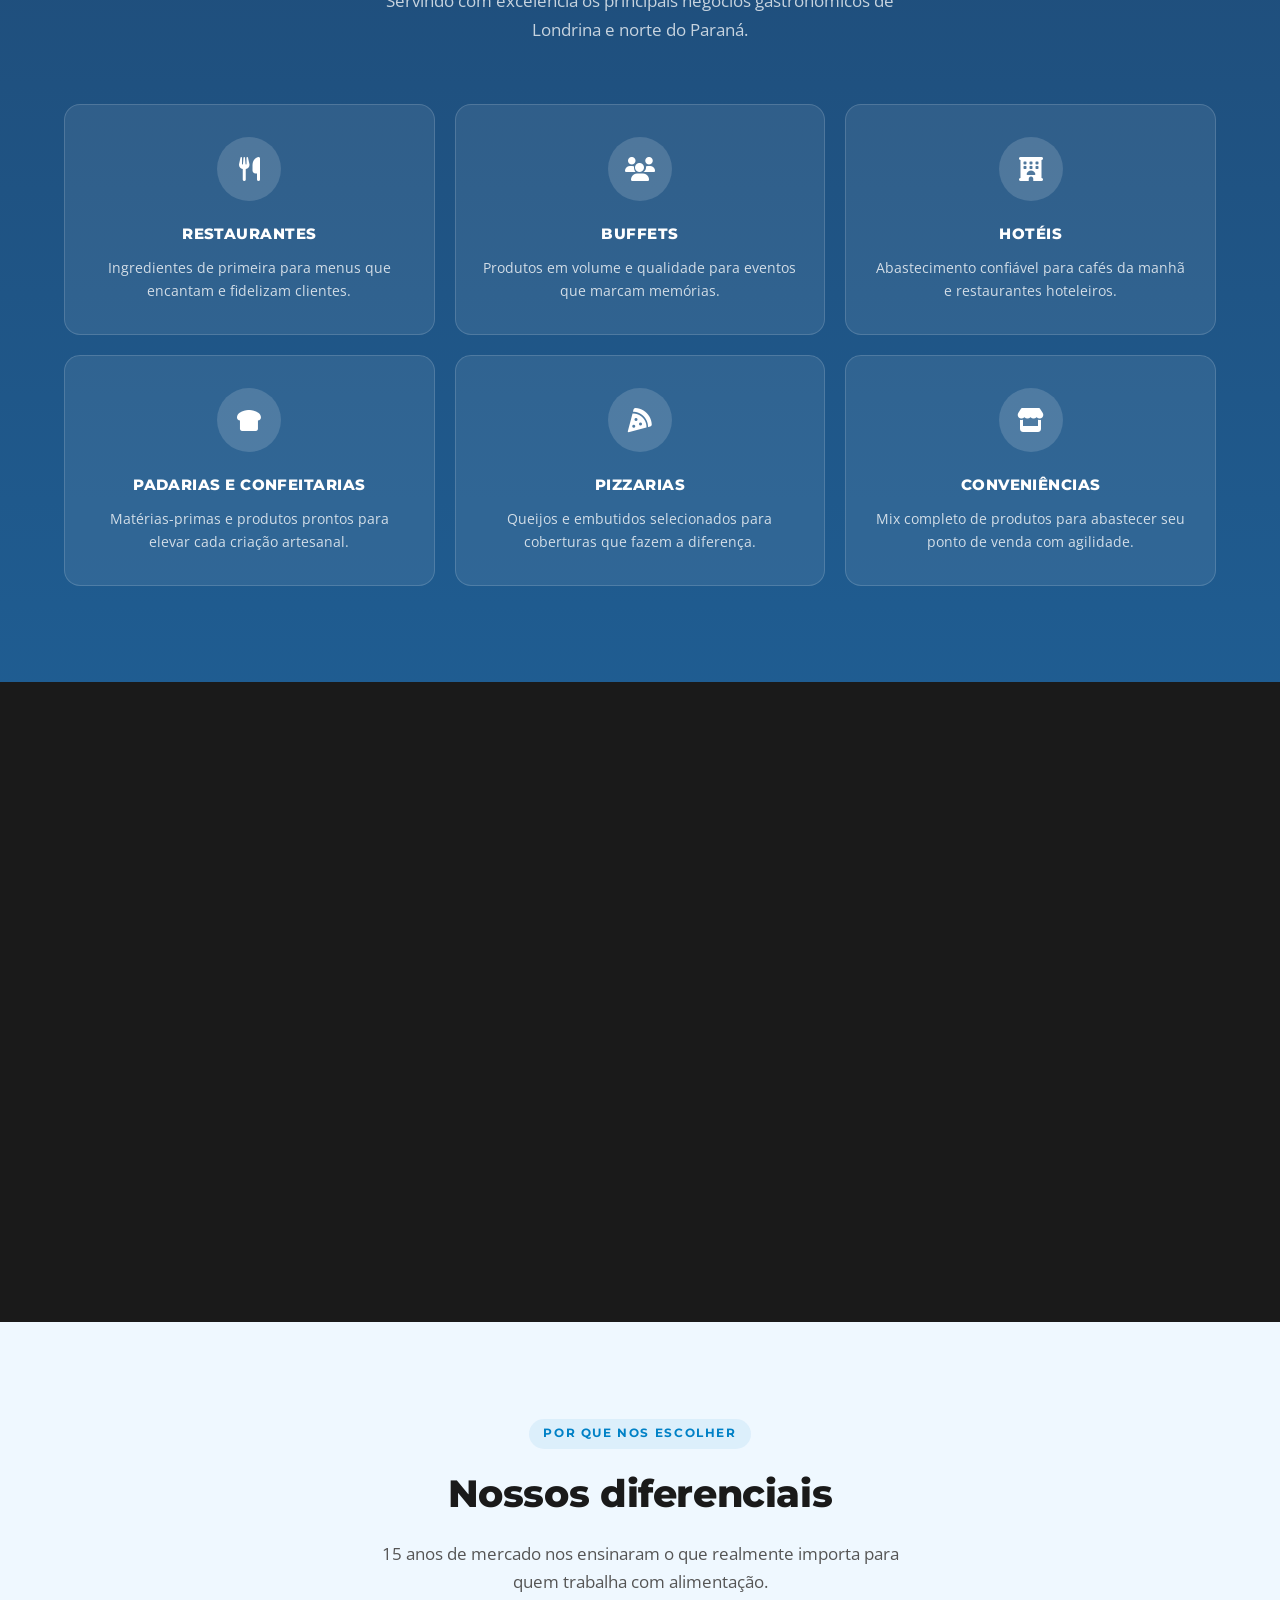
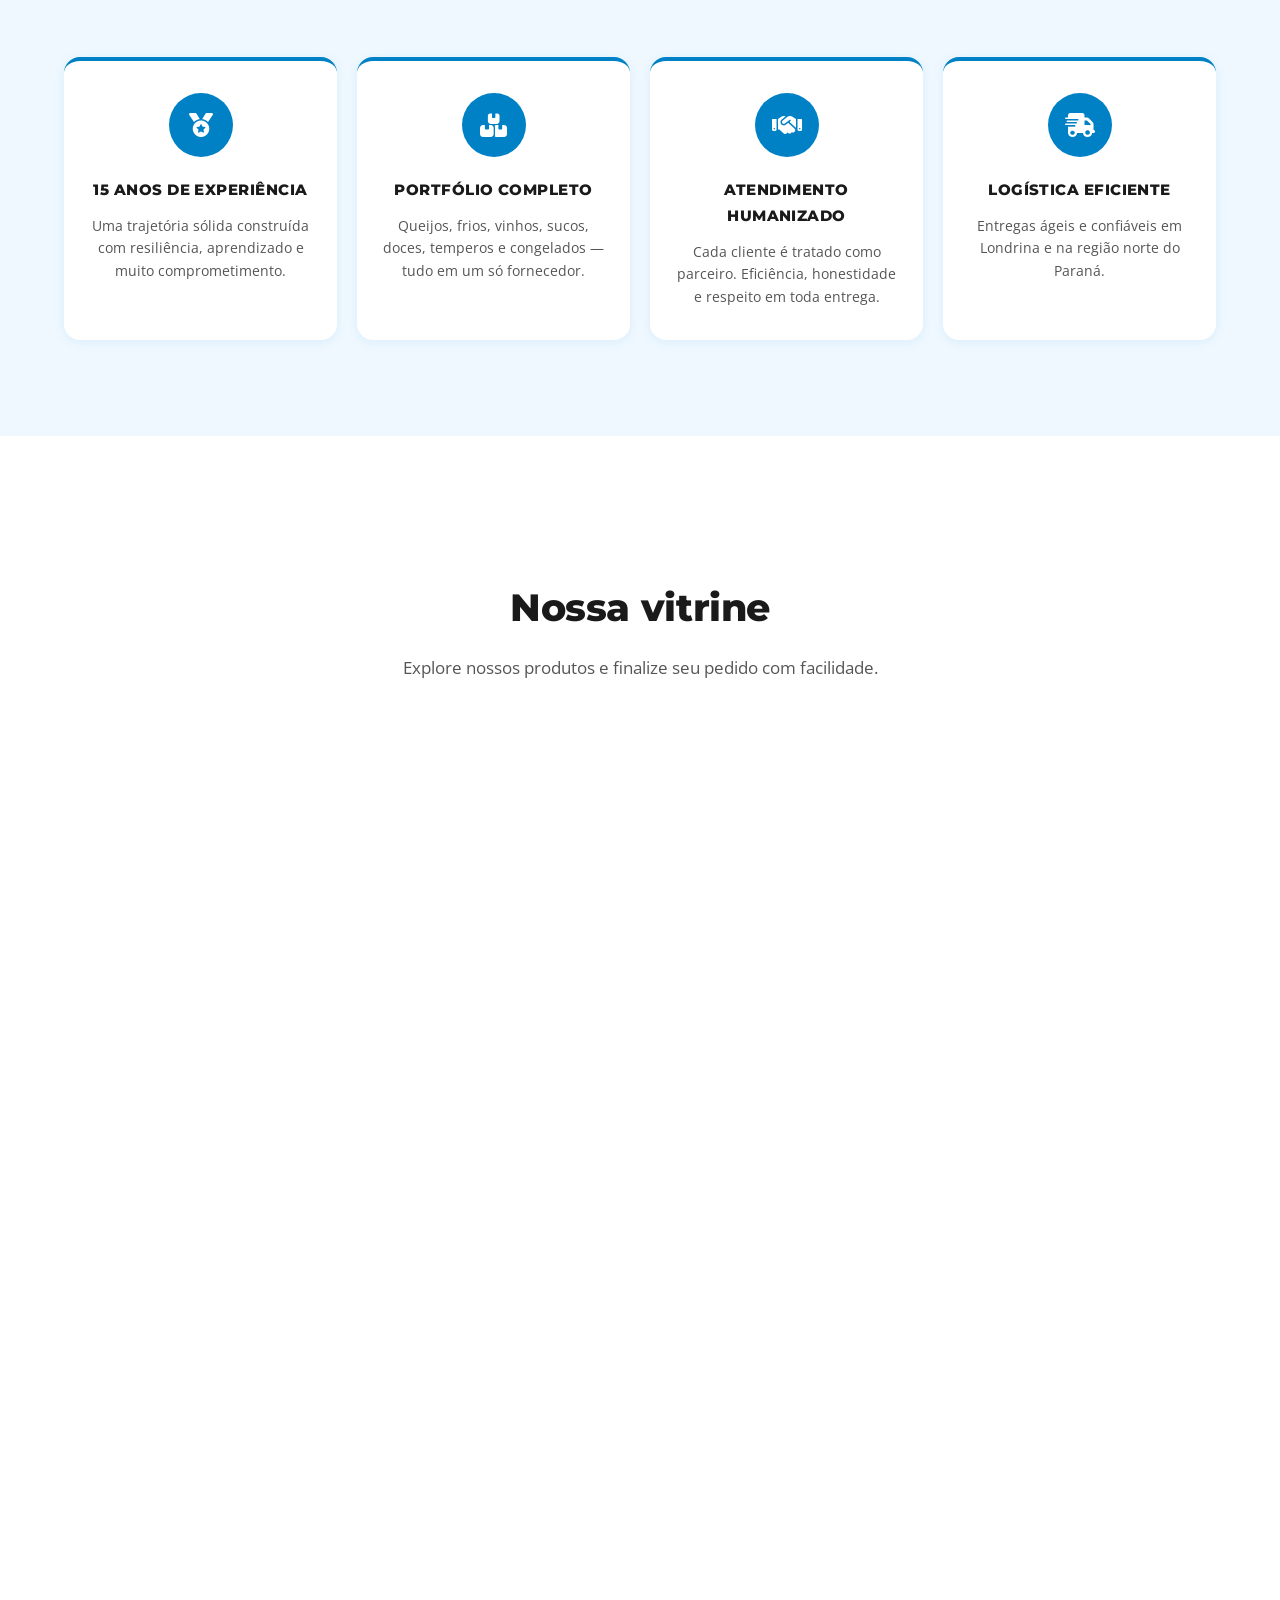
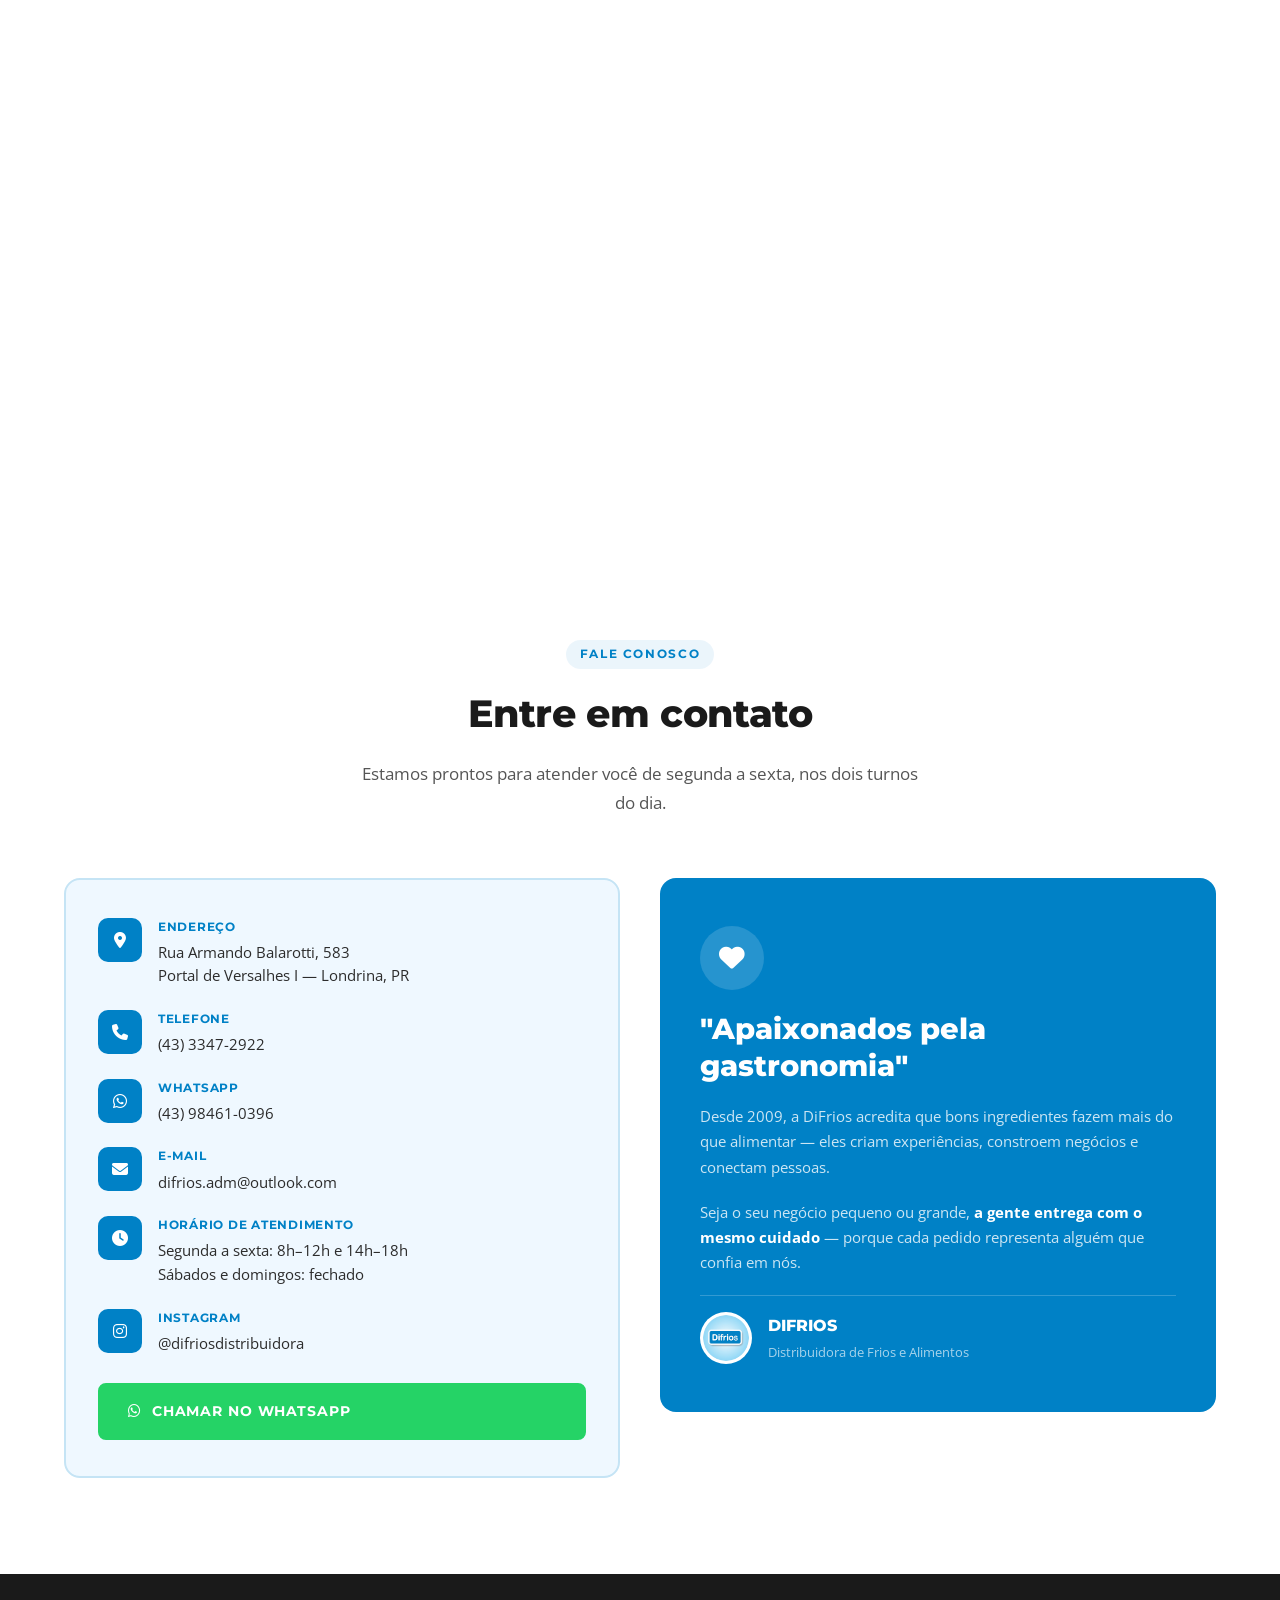
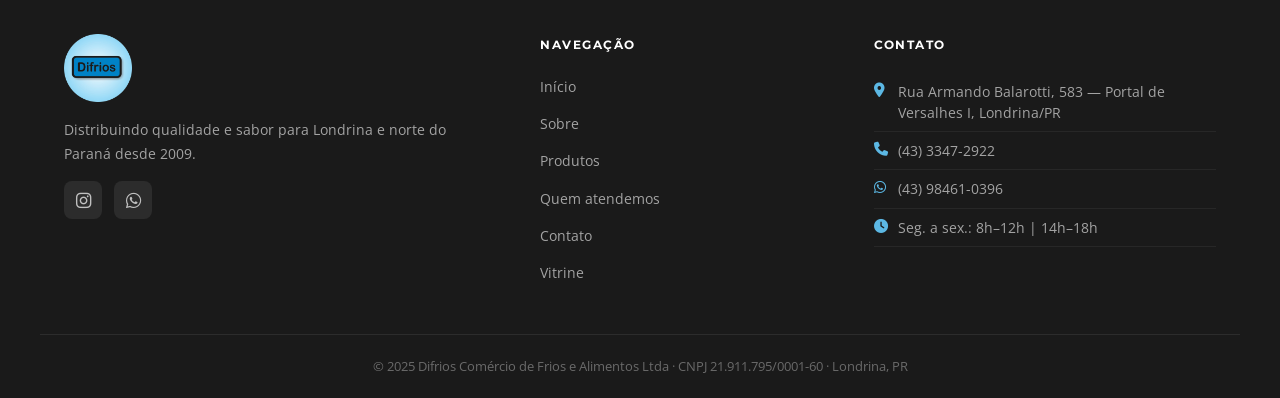
==== commit 3219266a: "fix: corrige galeria com 6 imagens e carregamento eager" ====
--- a/index.html
+++ b/index.html
@@ -279,30 +279,44 @@
     <div class="galeria-grid">
 
       <div class="galeria-item reveal">
-        <img src="images/galeria-1.jpg" alt="Tábua de queijos artesanais" loading="lazy">
+        <img src="images/galeria-1.jpg" alt="Tábua de queijos artesanais" loading="eager">
         <div class="galeria-item-overlay">
           <span class="galeria-item-label">Queijos artesanais</span>
         </div>
       </div>
 
       <div class="galeria-item reveal">
-        <img src="images/galeria-2.jpg" alt="Vinhos e embutidos selecionados" loading="lazy">
+        <img src="images/galeria-2.jpg" alt="Vinhos e embutidos selecionados" loading="eager">
         <div class="galeria-item-overlay">
           <span class="galeria-item-label">Vinhos &amp; embutidos</span>
         </div>
       </div>
 
       <div class="galeria-item reveal">
-        <img src="images/galeria-3.jpg" alt="Frios e embutidos premium" loading="lazy">
+        <img src="images/galeria-3.jpg" alt="Frios e embutidos premium" loading="eager">
         <div class="galeria-item-overlay">
           <span class="galeria-item-label">Frios premium</span>
         </div>
       </div>
 
       <div class="galeria-item reveal">
-        <img src="images/galeria-4.jpg" alt="Produtos para food service" loading="lazy">
+        <img src="images/galeria-4.jpg" alt="Produtos para food service" loading="eager">
         <div class="galeria-item-overlay">
           <span class="galeria-item-label">Food service</span>
+        </div>
+      </div>
+
+      <div class="galeria-item reveal">
+        <img src="images/galeria-5.jpg" alt="Produtos premium selecionados" loading="eager">
+        <div class="galeria-item-overlay">
+          <span class="galeria-item-label">Selecionados</span>
+        </div>
+      </div>
+
+      <div class="galeria-item reveal">
+        <img src="images/galeria-6.jpg" alt="Variedade de produtos DiFrios" loading="eager">
+        <div class="galeria-item-overlay">
+          <span class="galeria-item-label">Variedades</span>
         </div>
       </div>
 
--- a/style.css
+++ b/style.css
@@ -692,7 +692,7 @@
 
 .galeria-grid {
   display: grid;
-  grid-template-columns: repeat(4, 1fr);
+  grid-template-columns: repeat(3, 1fr);
   gap: 0;
 }
 
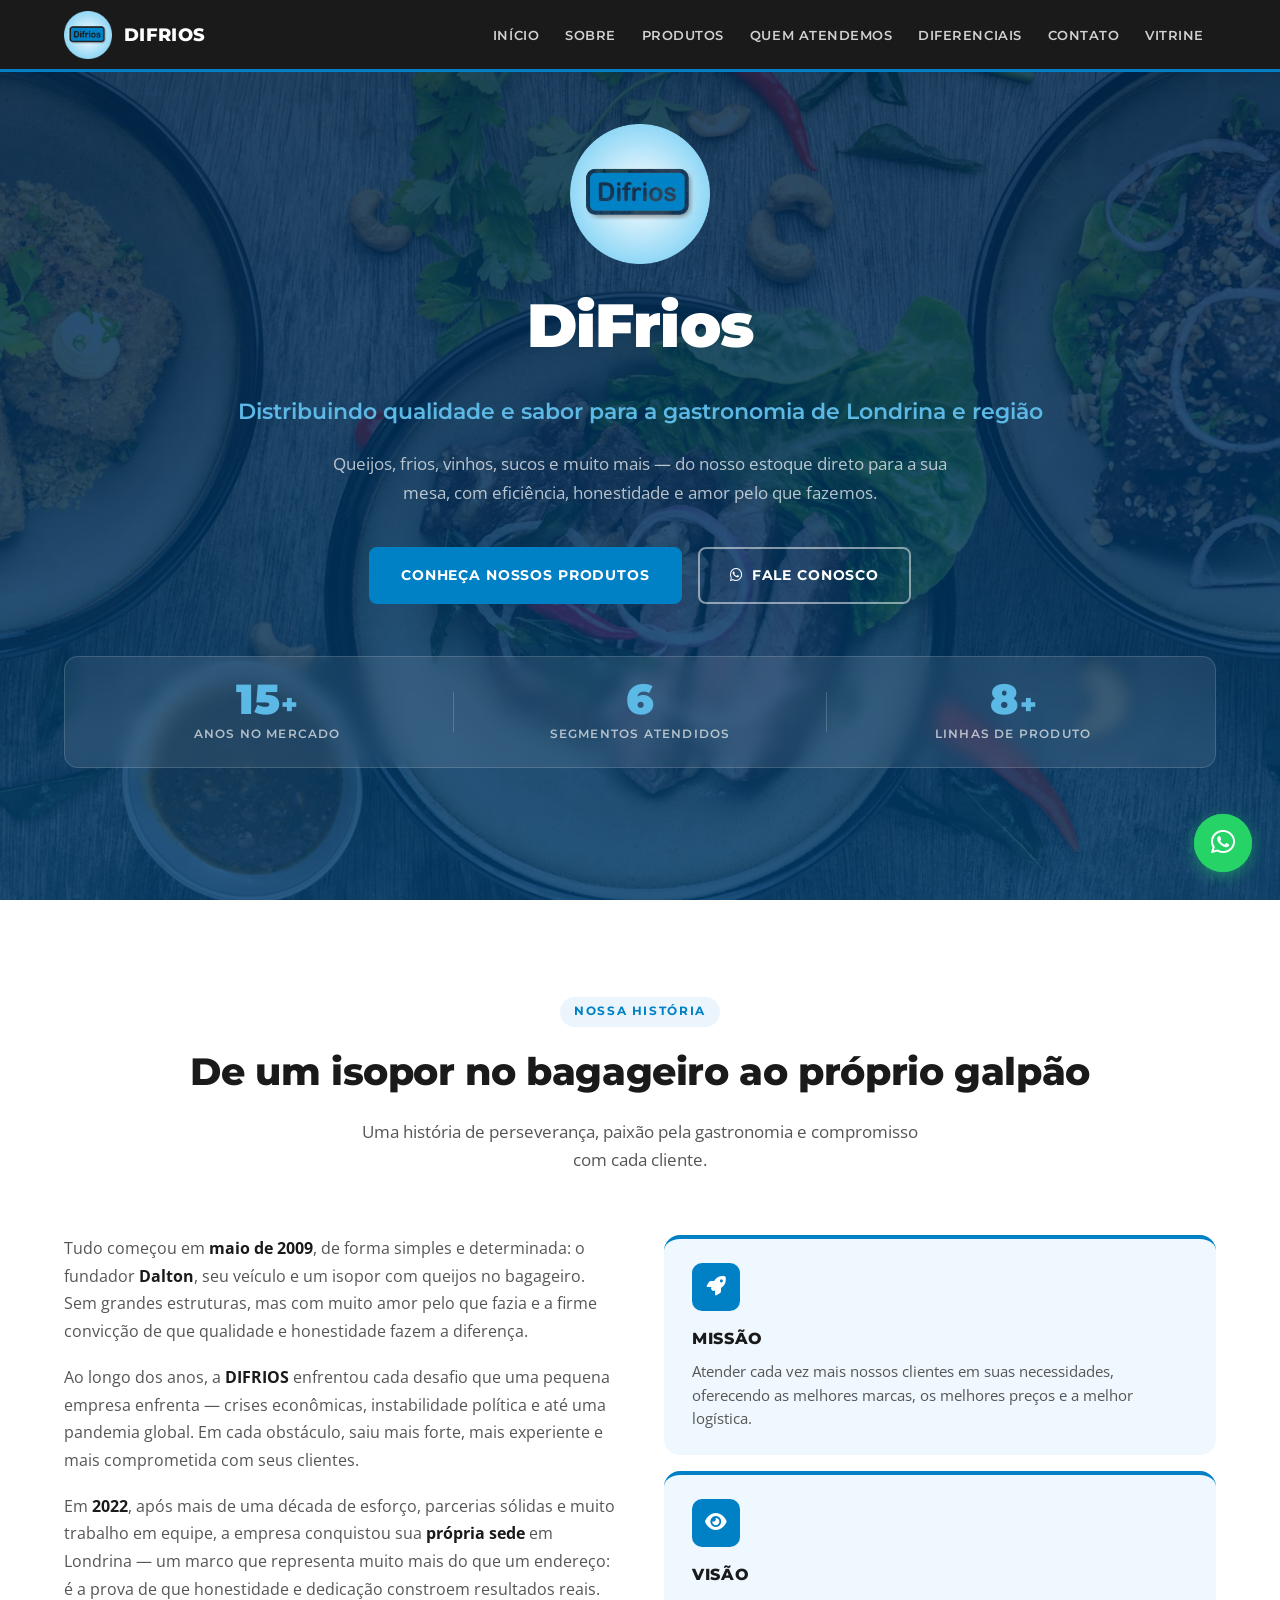
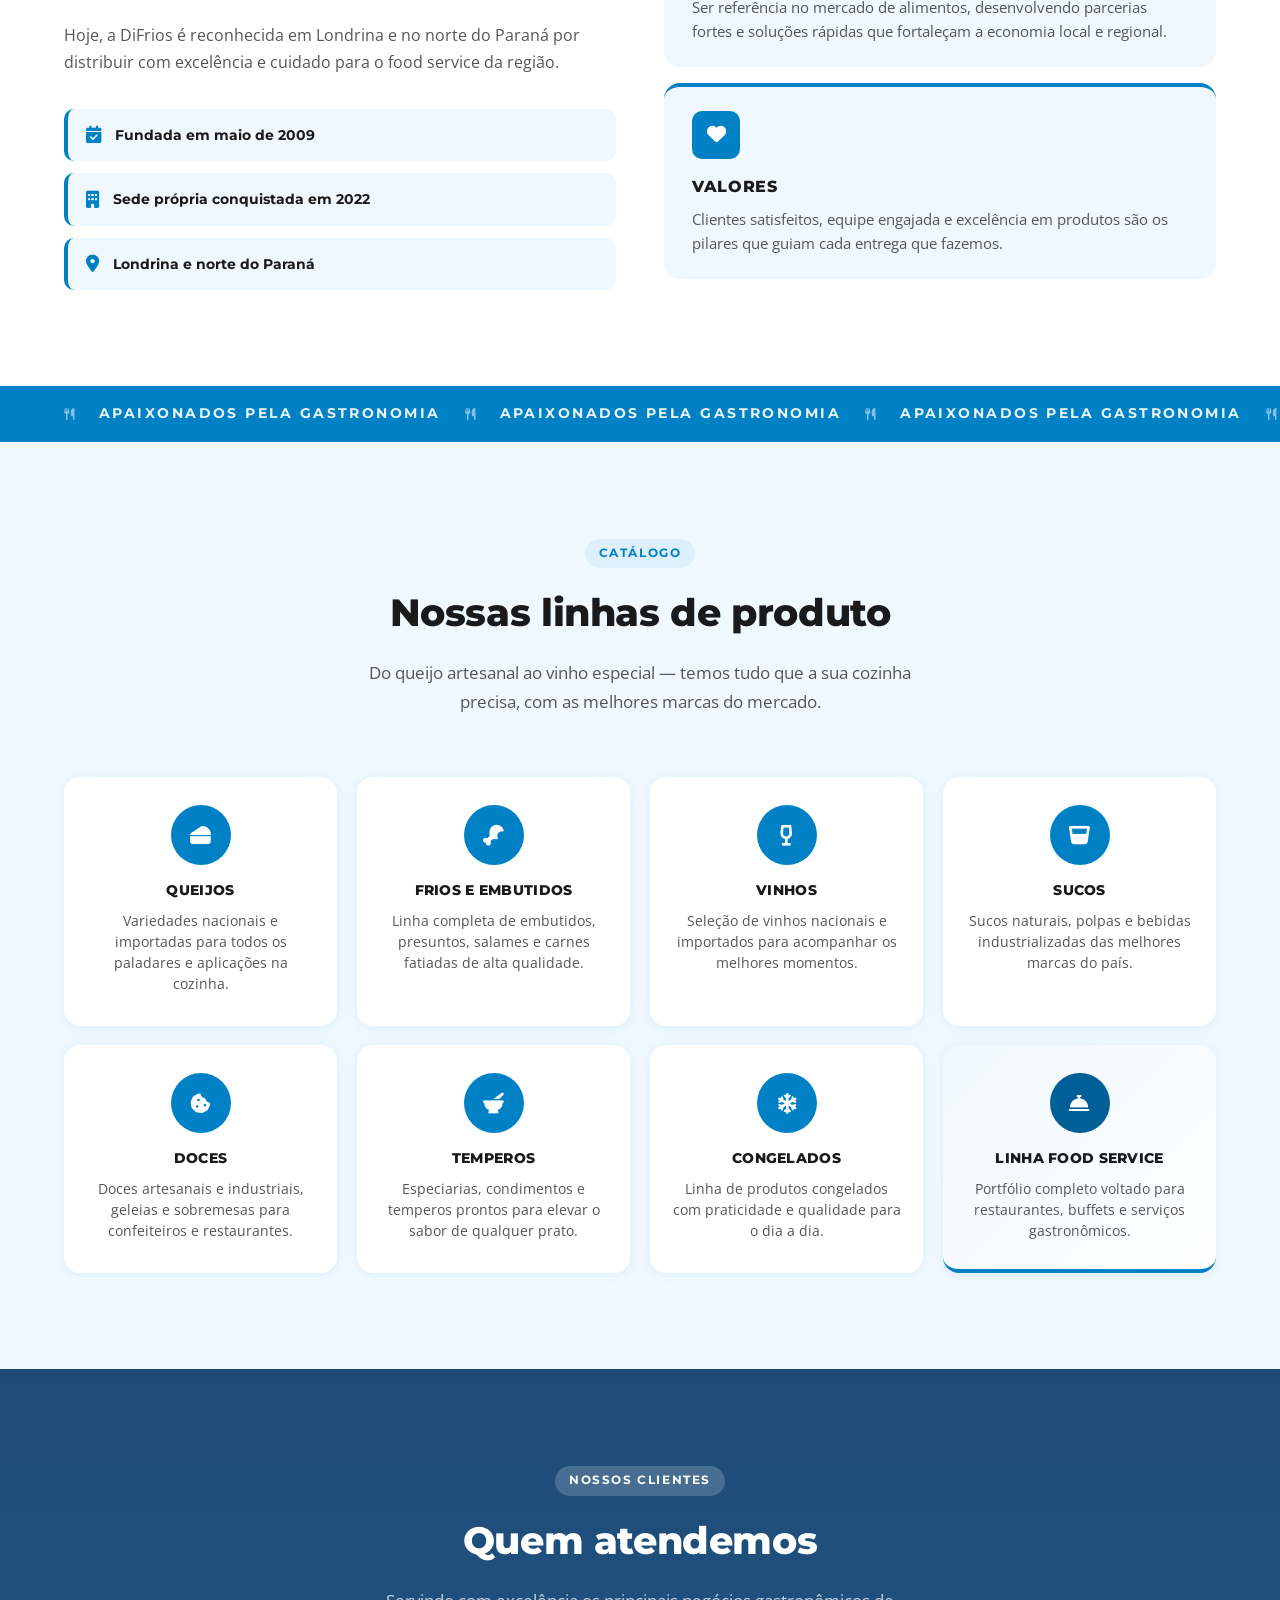
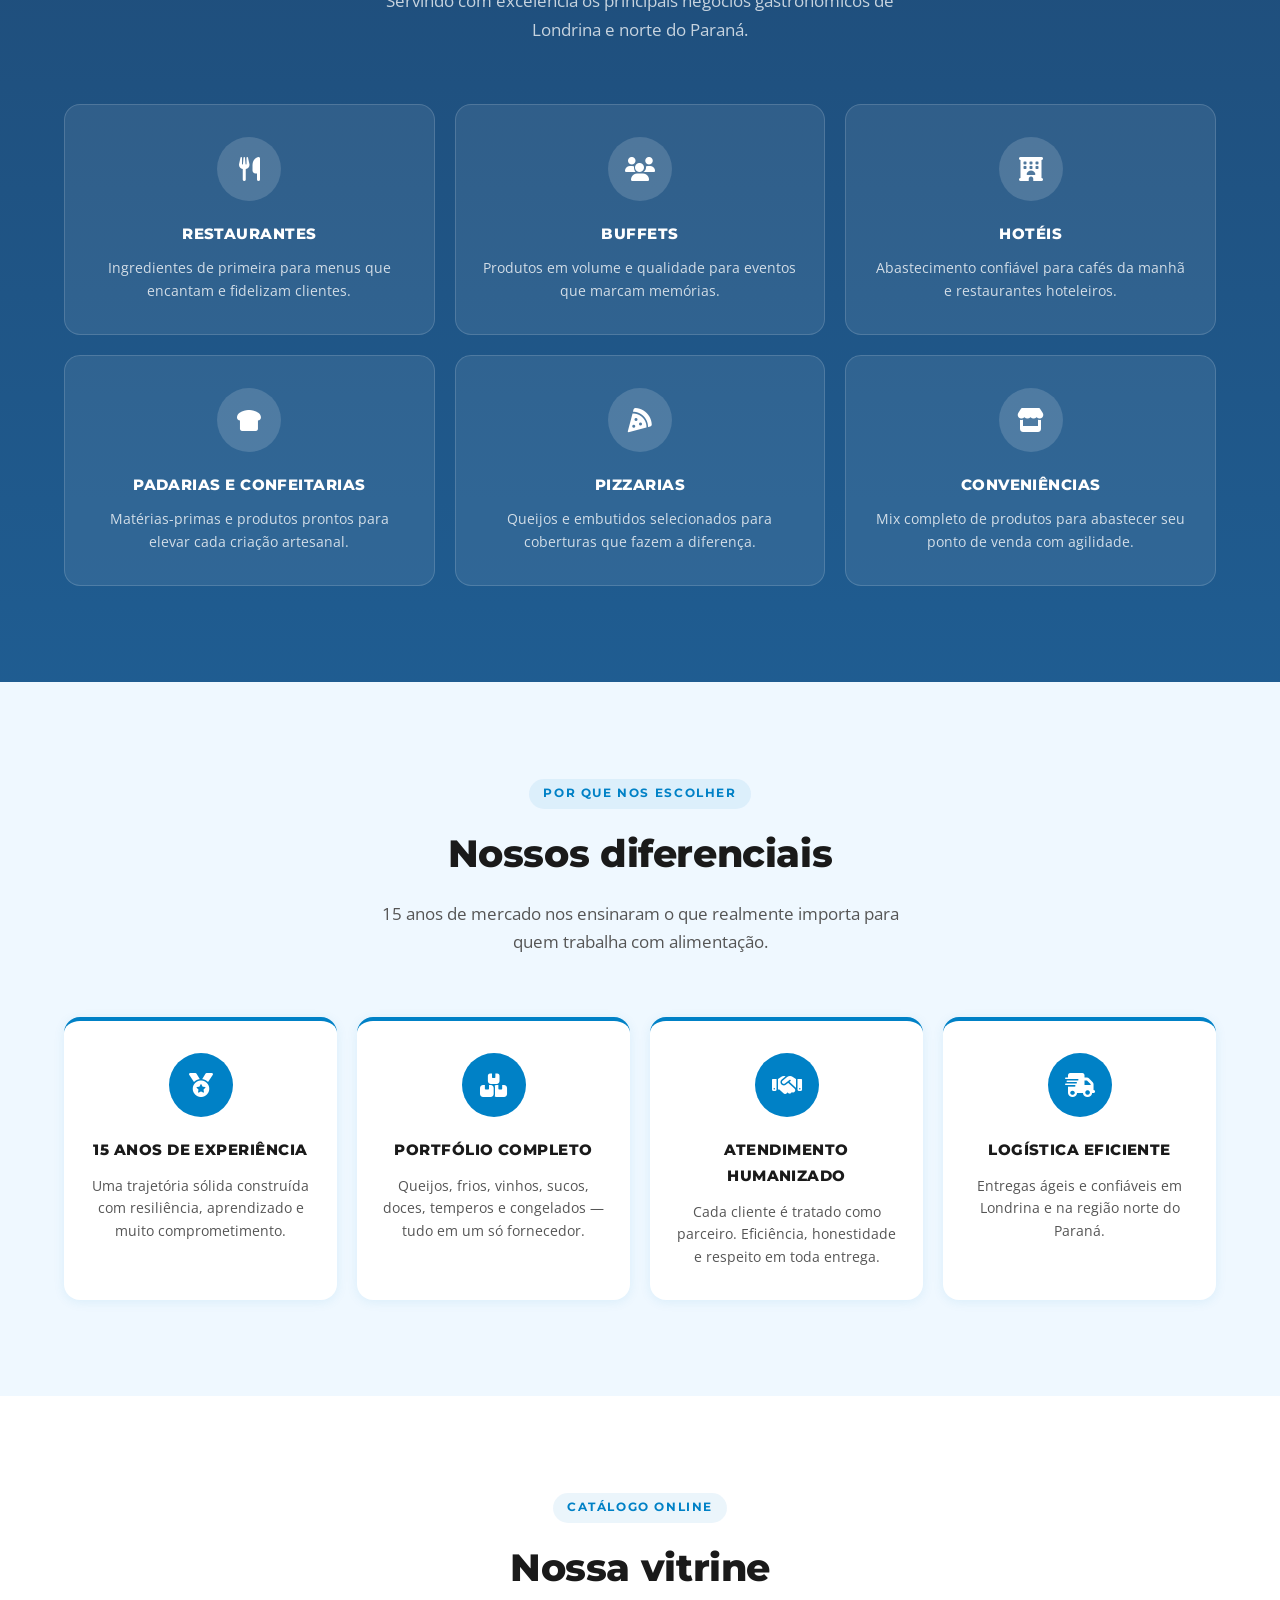
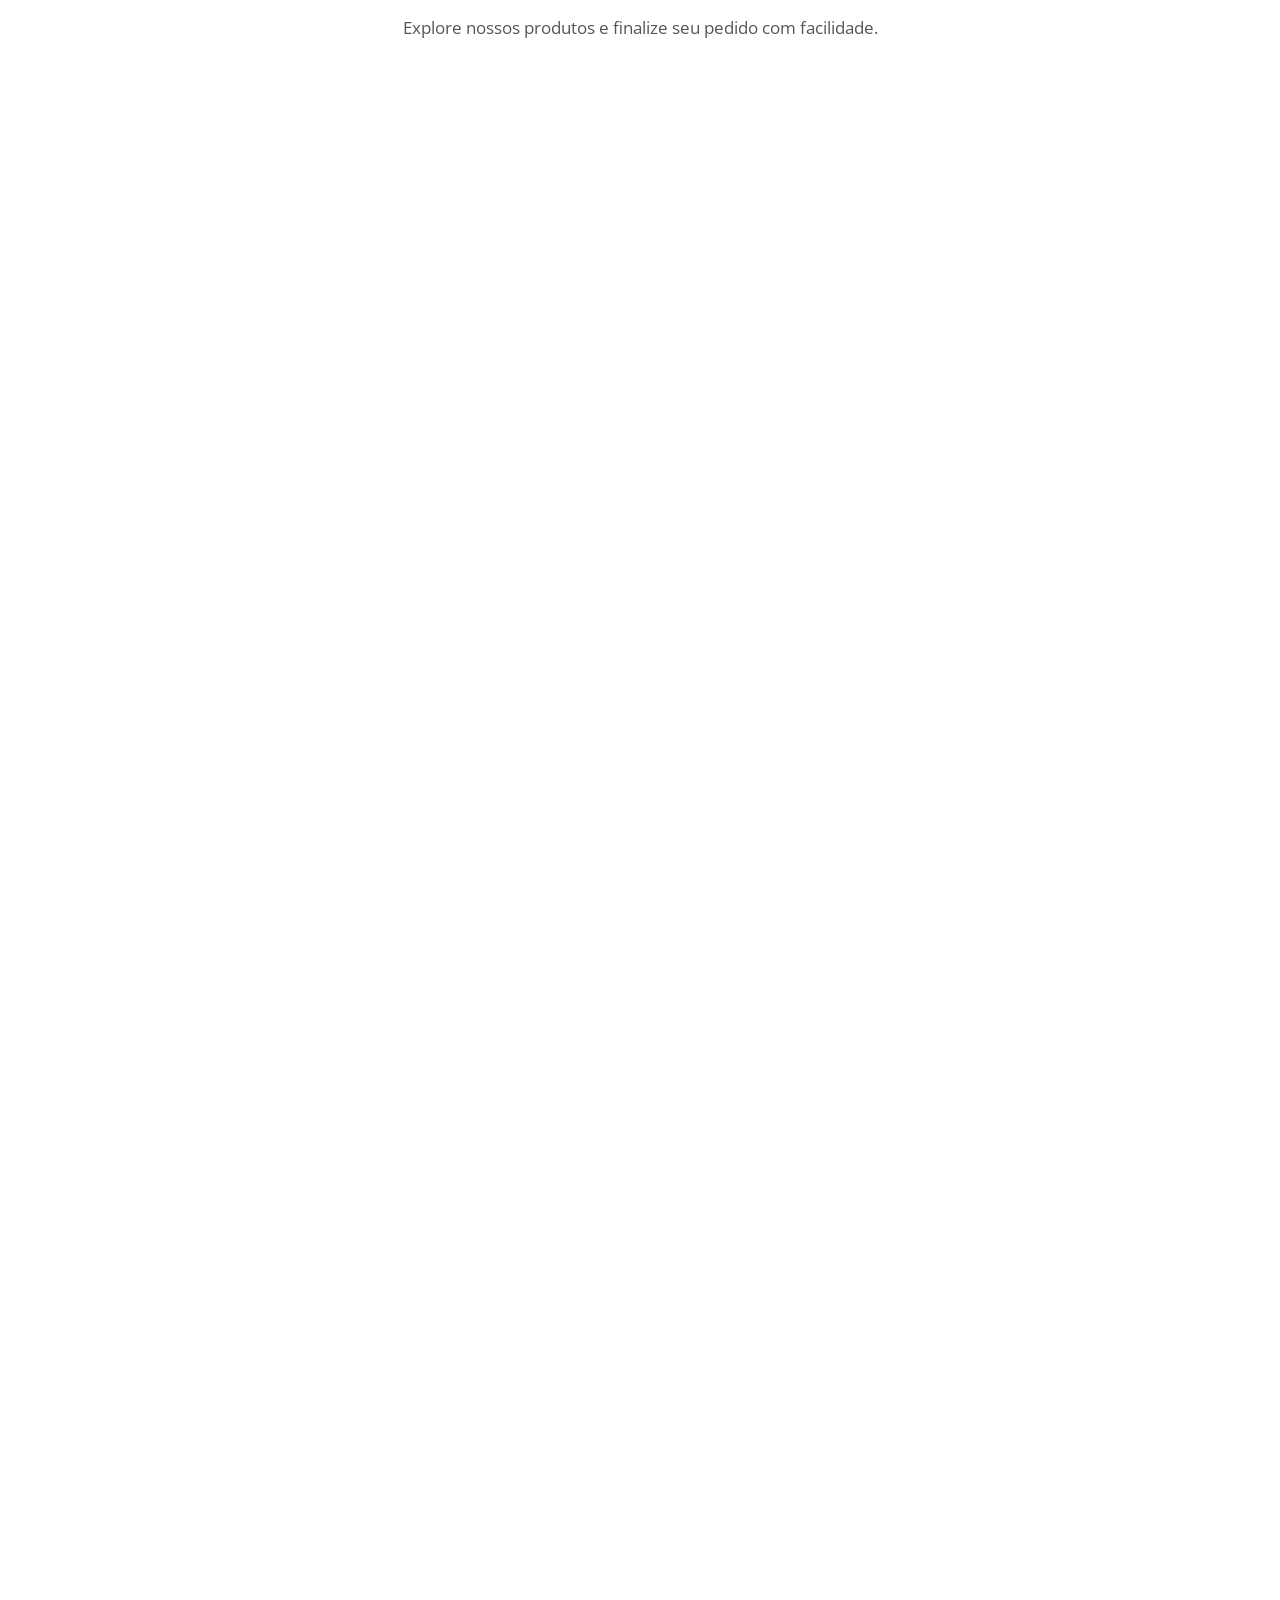
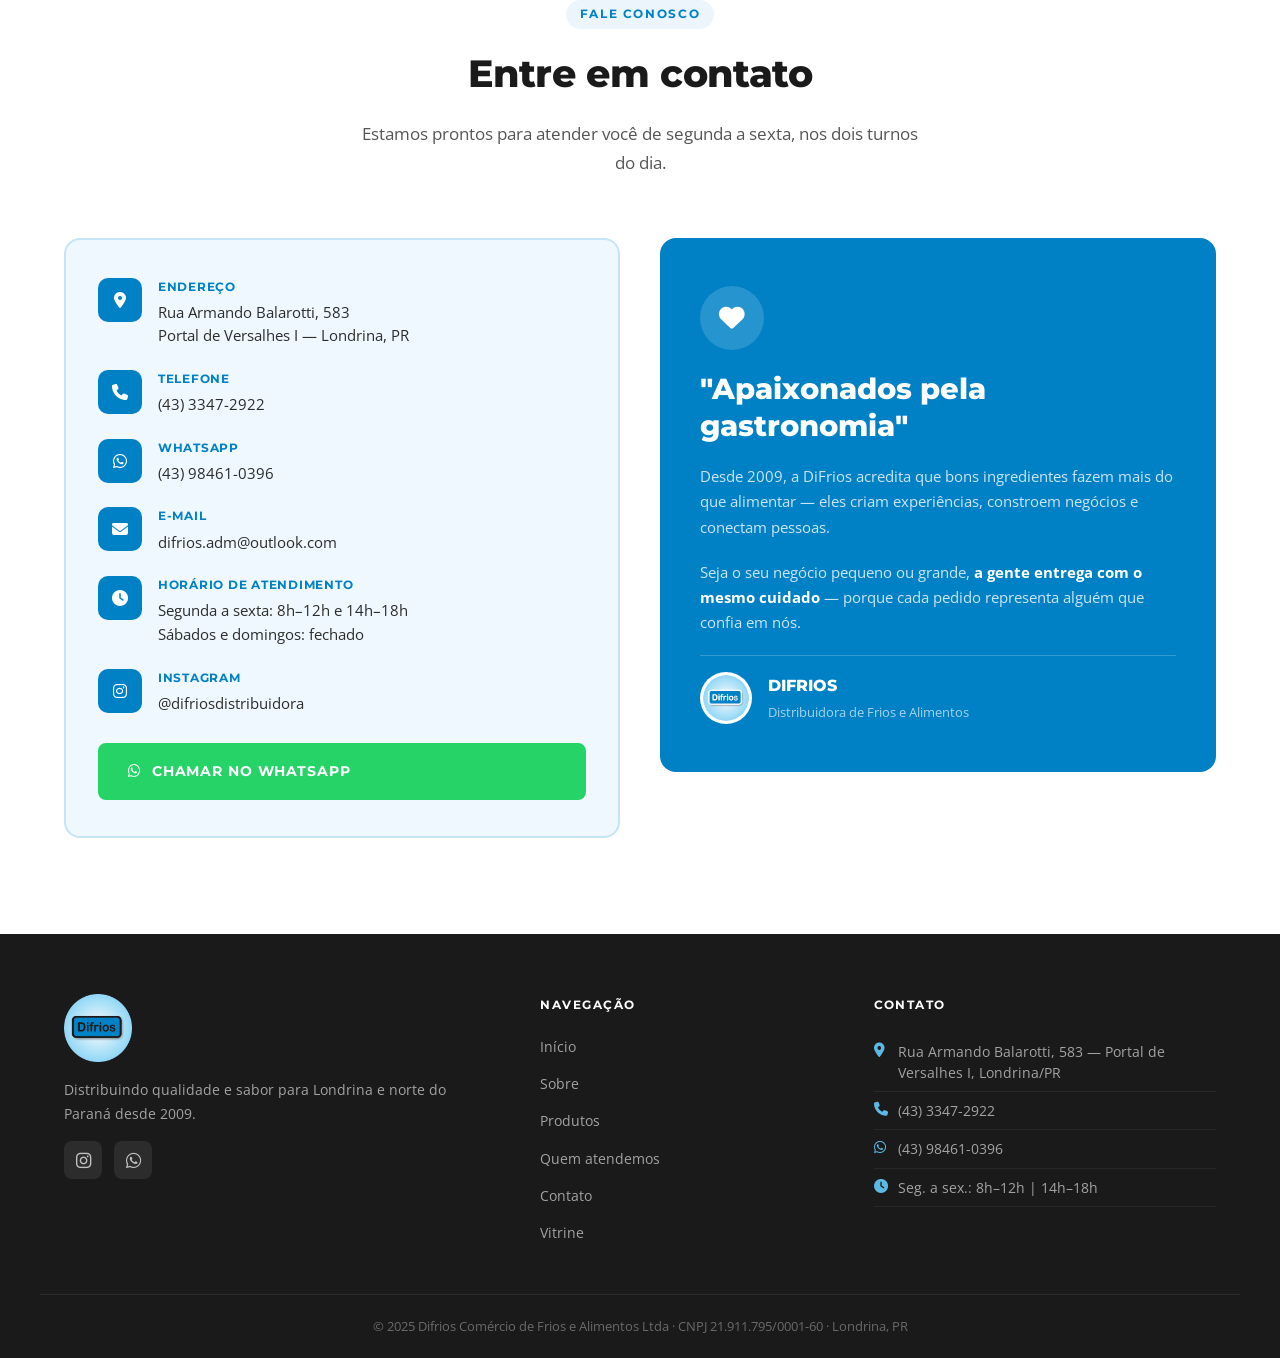
==== commit 4e754124: "remove: exclui seção de galeria" ====
--- a/index.html
+++ b/index.html
@@ -270,56 +270,6 @@
           <p>Mix completo de produtos para abastecer seu ponto de venda com agilidade.</p>
         </div>
       </div>
-    </div>
-  </section>
-
-
-  <!-- ===== GALERIA ===== -->
-  <section class="galeria-section" aria-label="Galeria DiFrios">
-    <div class="galeria-grid">
-
-      <div class="galeria-item reveal">
-        <img src="images/galeria-1.jpg" alt="Tábua de queijos artesanais" loading="eager">
-        <div class="galeria-item-overlay">
-          <span class="galeria-item-label">Queijos artesanais</span>
-        </div>
-      </div>
-
-      <div class="galeria-item reveal">
-        <img src="images/galeria-2.jpg" alt="Vinhos e embutidos selecionados" loading="eager">
-        <div class="galeria-item-overlay">
-          <span class="galeria-item-label">Vinhos &amp; embutidos</span>
-        </div>
-      </div>
-
-      <div class="galeria-item reveal">
-        <img src="images/galeria-3.jpg" alt="Frios e embutidos premium" loading="eager">
-        <div class="galeria-item-overlay">
-          <span class="galeria-item-label">Frios premium</span>
-        </div>
-      </div>
-
-      <div class="galeria-item reveal">
-        <img src="images/galeria-4.jpg" alt="Produtos para food service" loading="eager">
-        <div class="galeria-item-overlay">
-          <span class="galeria-item-label">Food service</span>
-        </div>
-      </div>
-
-      <div class="galeria-item reveal">
-        <img src="images/galeria-5.jpg" alt="Produtos premium selecionados" loading="eager">
-        <div class="galeria-item-overlay">
-          <span class="galeria-item-label">Selecionados</span>
-        </div>
-      </div>
-
-      <div class="galeria-item reveal">
-        <img src="images/galeria-6.jpg" alt="Variedade de produtos DiFrios" loading="eager">
-        <div class="galeria-item-overlay">
-          <span class="galeria-item-label">Variedades</span>
-        </div>
-      </div>
-
     </div>
   </section>
 
--- a/style.css
+++ b/style.css
@@ -683,69 +683,6 @@
 }
 .cliente-card p { font-size: 0.88rem; color: rgba(255,255,255,0.78); line-height: 1.6; }
 
-
-/* ===== GALERIA ===== */
-.galeria-section {
-  padding: 0;
-  background: var(--preto);
-}
-
-.galeria-grid {
-  display: grid;
-  grid-template-columns: repeat(3, 1fr);
-  gap: 0;
-}
-
-.galeria-item {
-  position: relative;
-  aspect-ratio: 4/3;
-  overflow: hidden;
-}
-
-.galeria-item img {
-  width: 100%;
-  height: 100%;
-  object-fit: cover;
-  display: block;
-  transition: transform 0.6s ease;
-}
-
-.galeria-item:hover img {
-  transform: scale(1.07);
-}
-
-.galeria-item-overlay {
-  position: absolute;
-  inset: 0;
-  background: linear-gradient(to top, rgba(0,65,100,0.75) 0%, transparent 60%);
-  opacity: 0;
-  transition: opacity 0.35s ease;
-  display: flex;
-  align-items: flex-end;
-  padding: 20px;
-}
-
-.galeria-item:hover .galeria-item-overlay {
-  opacity: 1;
-}
-
-.galeria-item-label {
-  font-family: var(--font-titulo);
-  font-size: 0.85rem;
-  font-weight: 700;
-  letter-spacing: 0.08em;
-  text-transform: uppercase;
-  color: #fff;
-}
-
-@media (max-width: 1023px) {
-  .galeria-grid { grid-template-columns: repeat(2, 1fr); }
-}
-
-@media (max-width: 480px) {
-  .galeria-grid { grid-template-columns: 1fr; }
-  .galeria-item { aspect-ratio: 16/9; }
-}
 
 /* ===== DIFERENCIAIS ===== */
 .diferenciais-section {
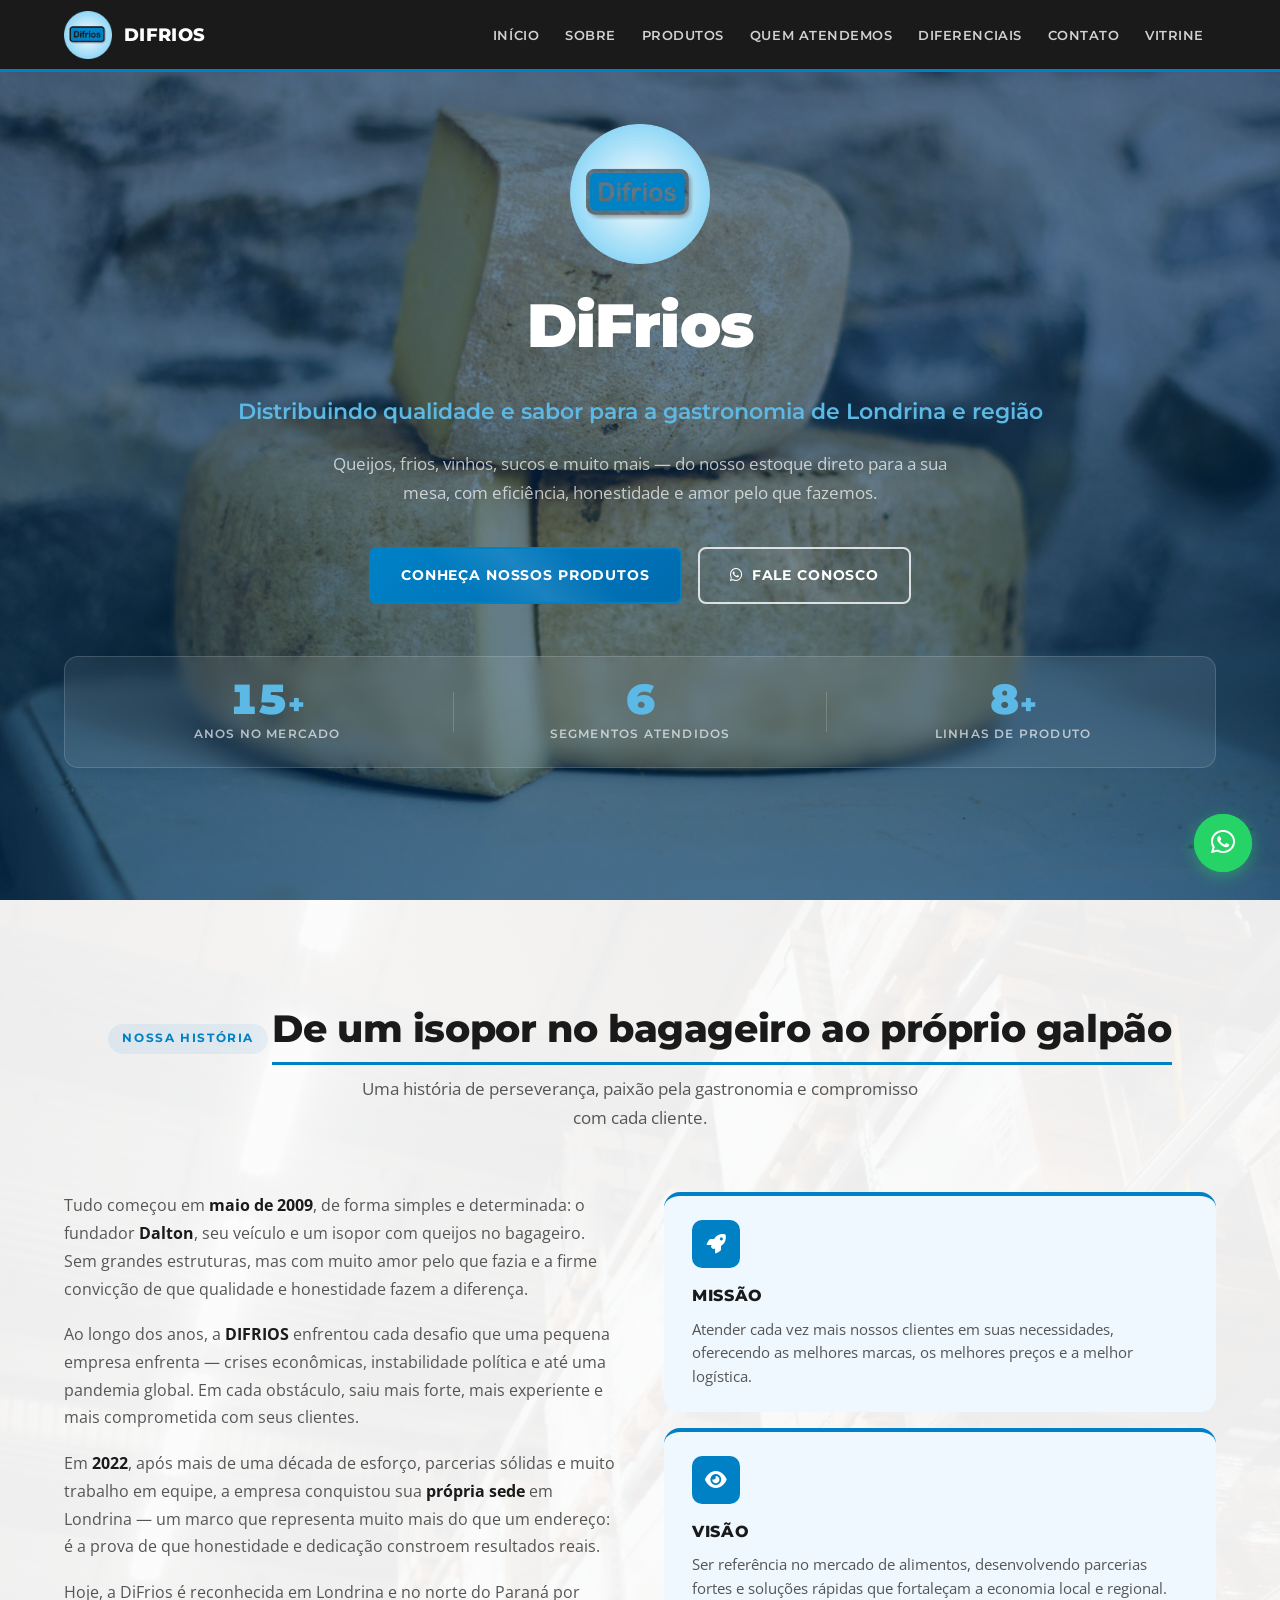
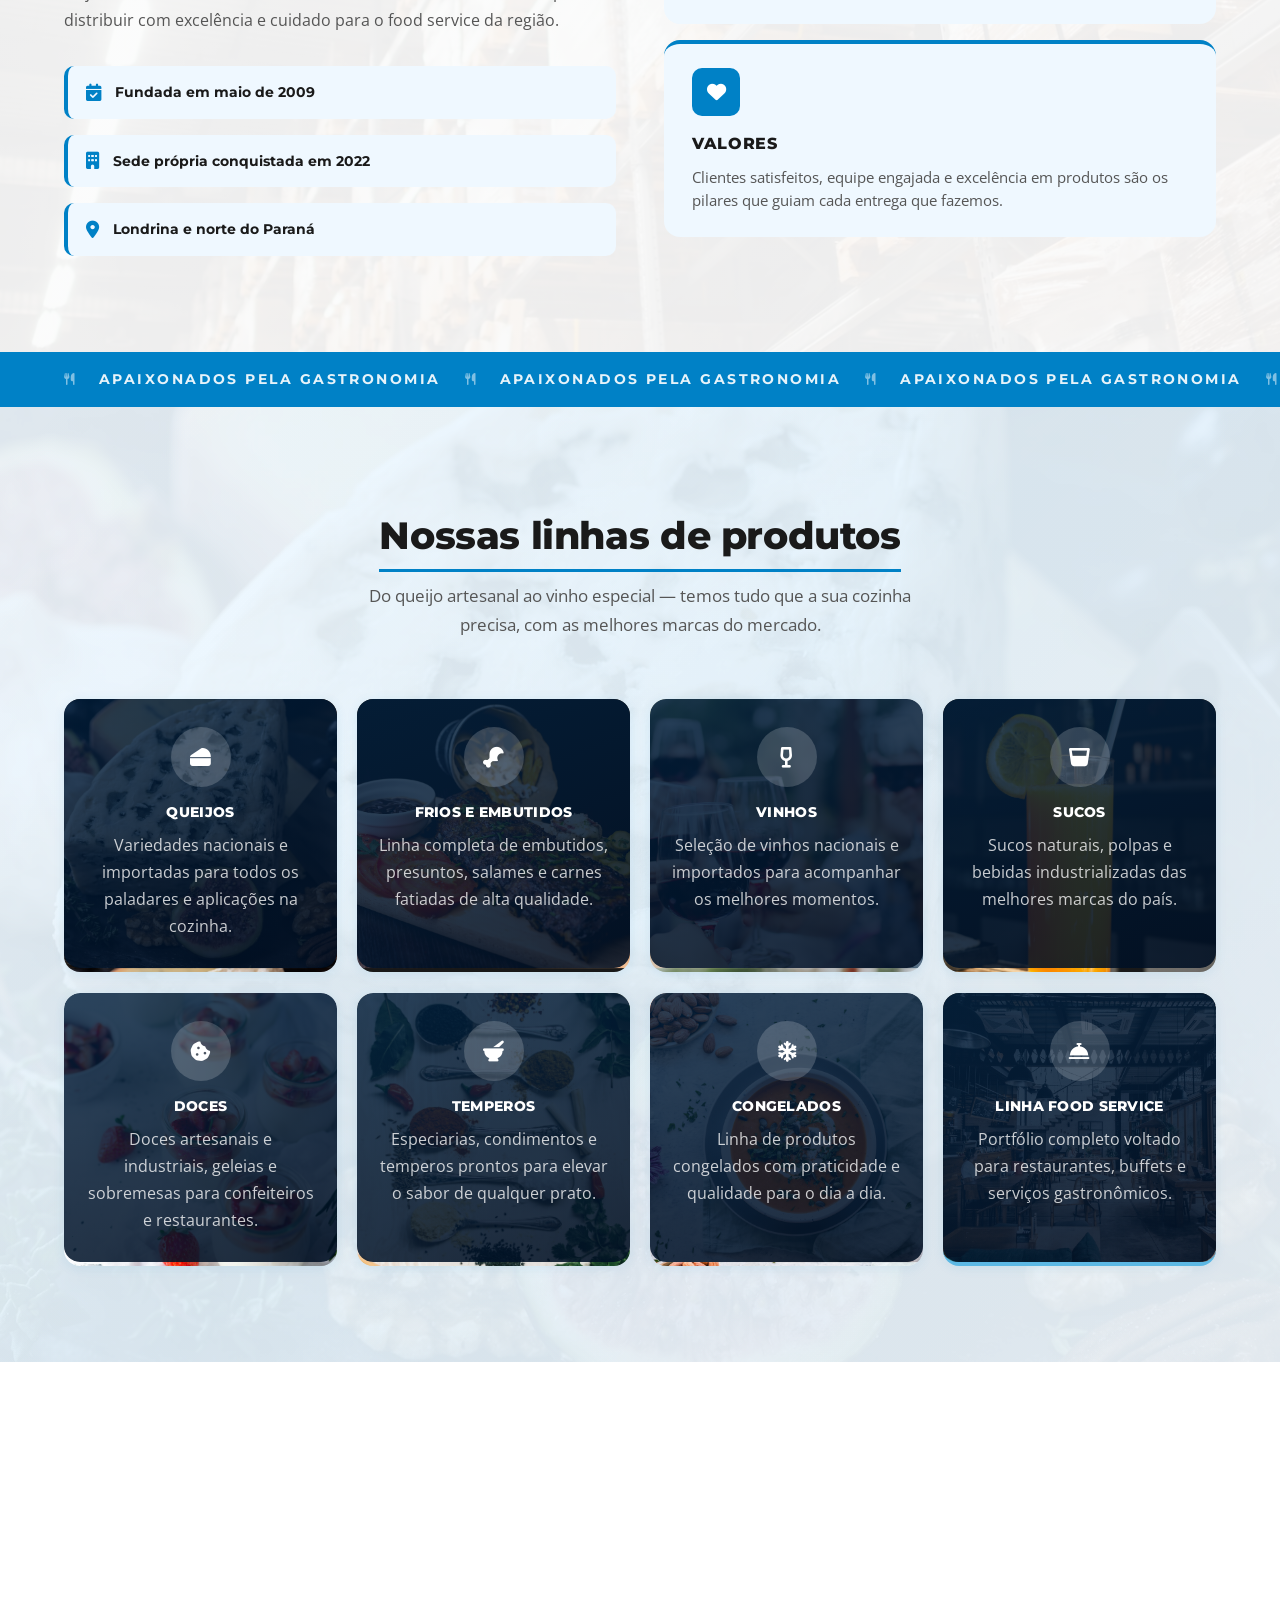
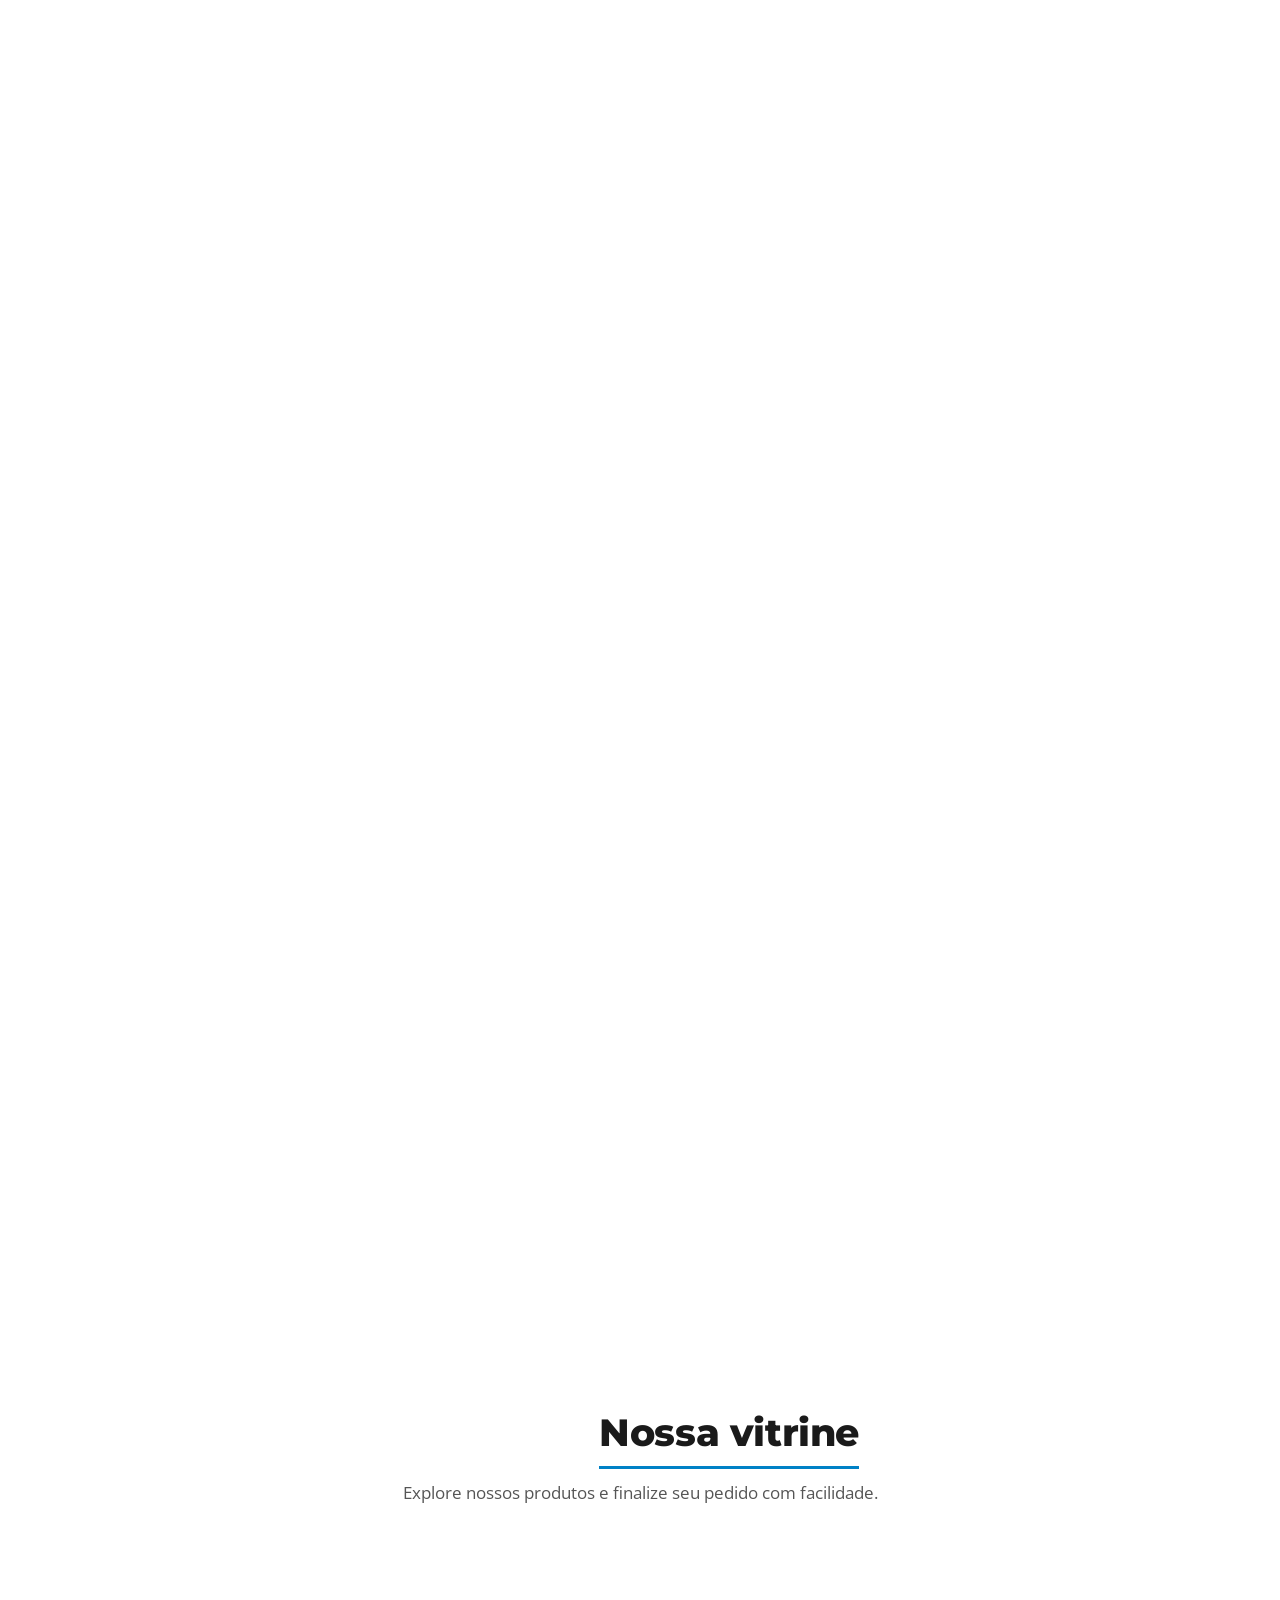
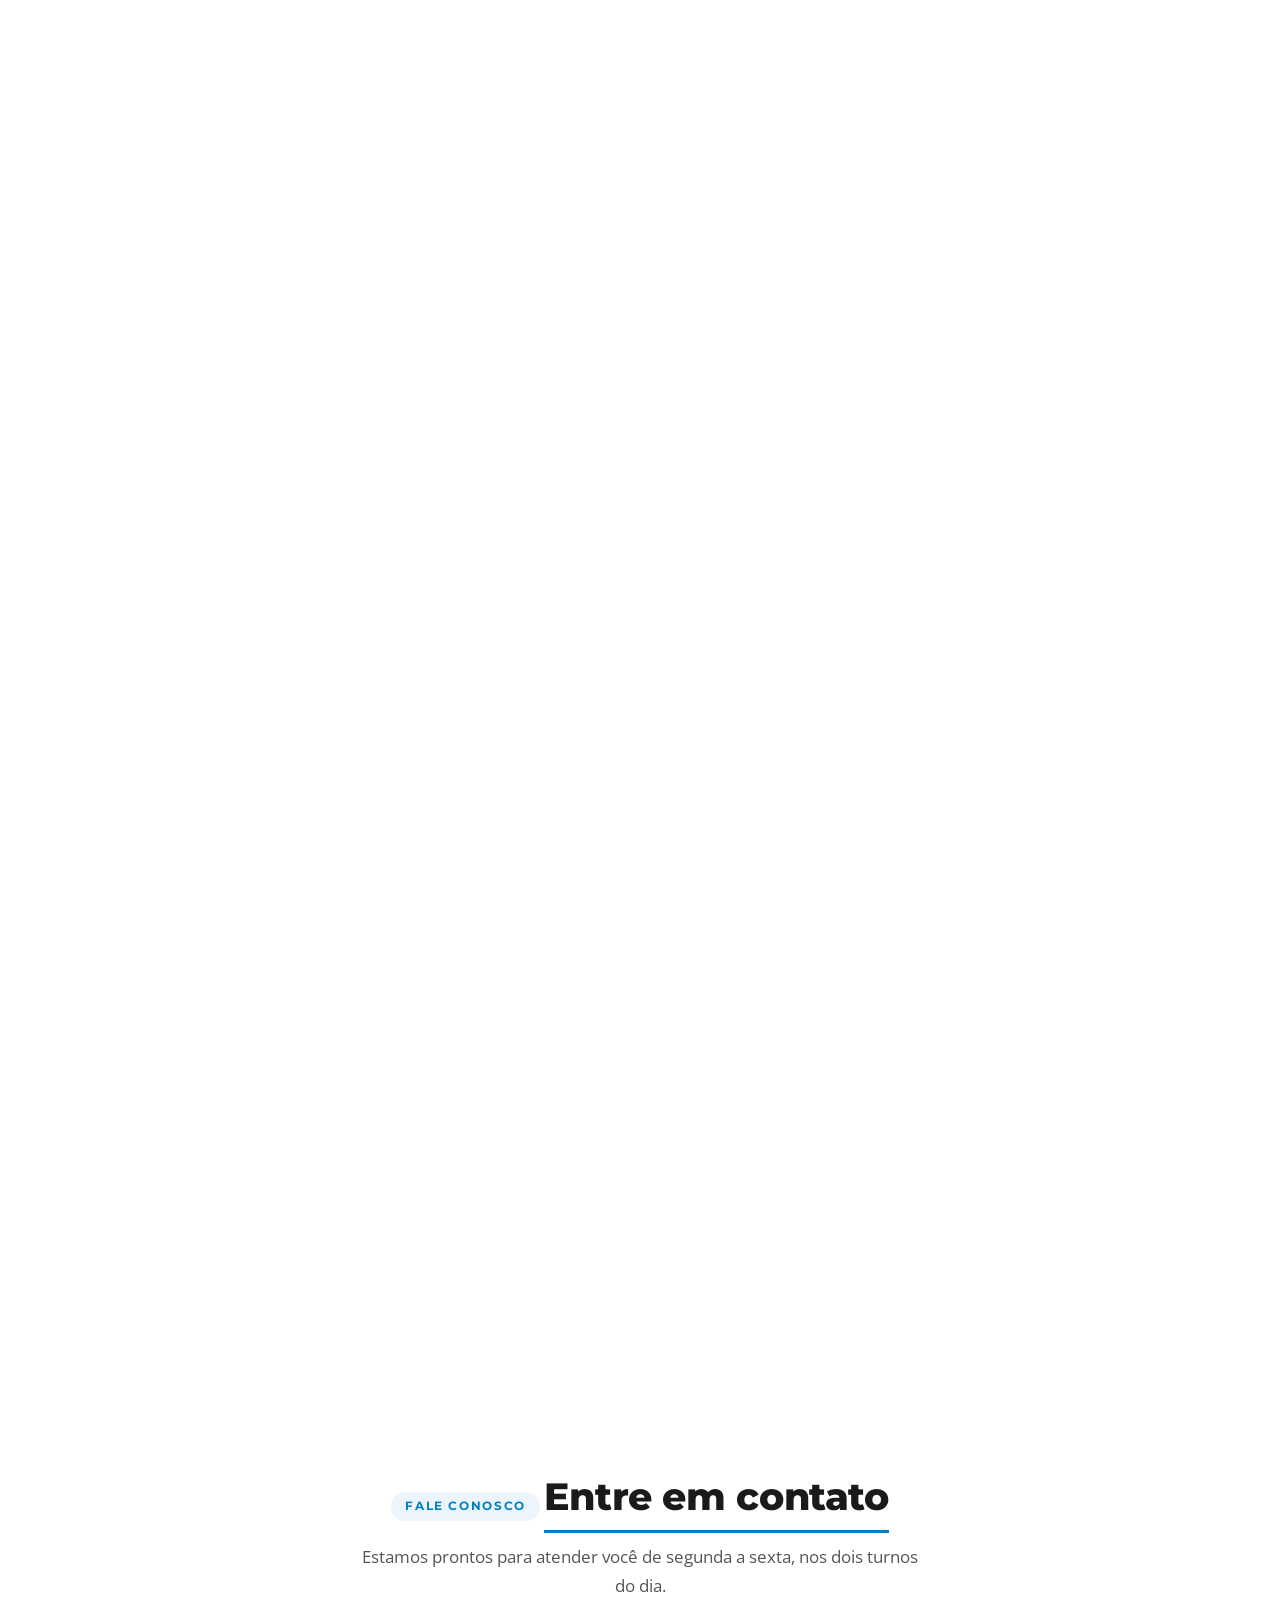
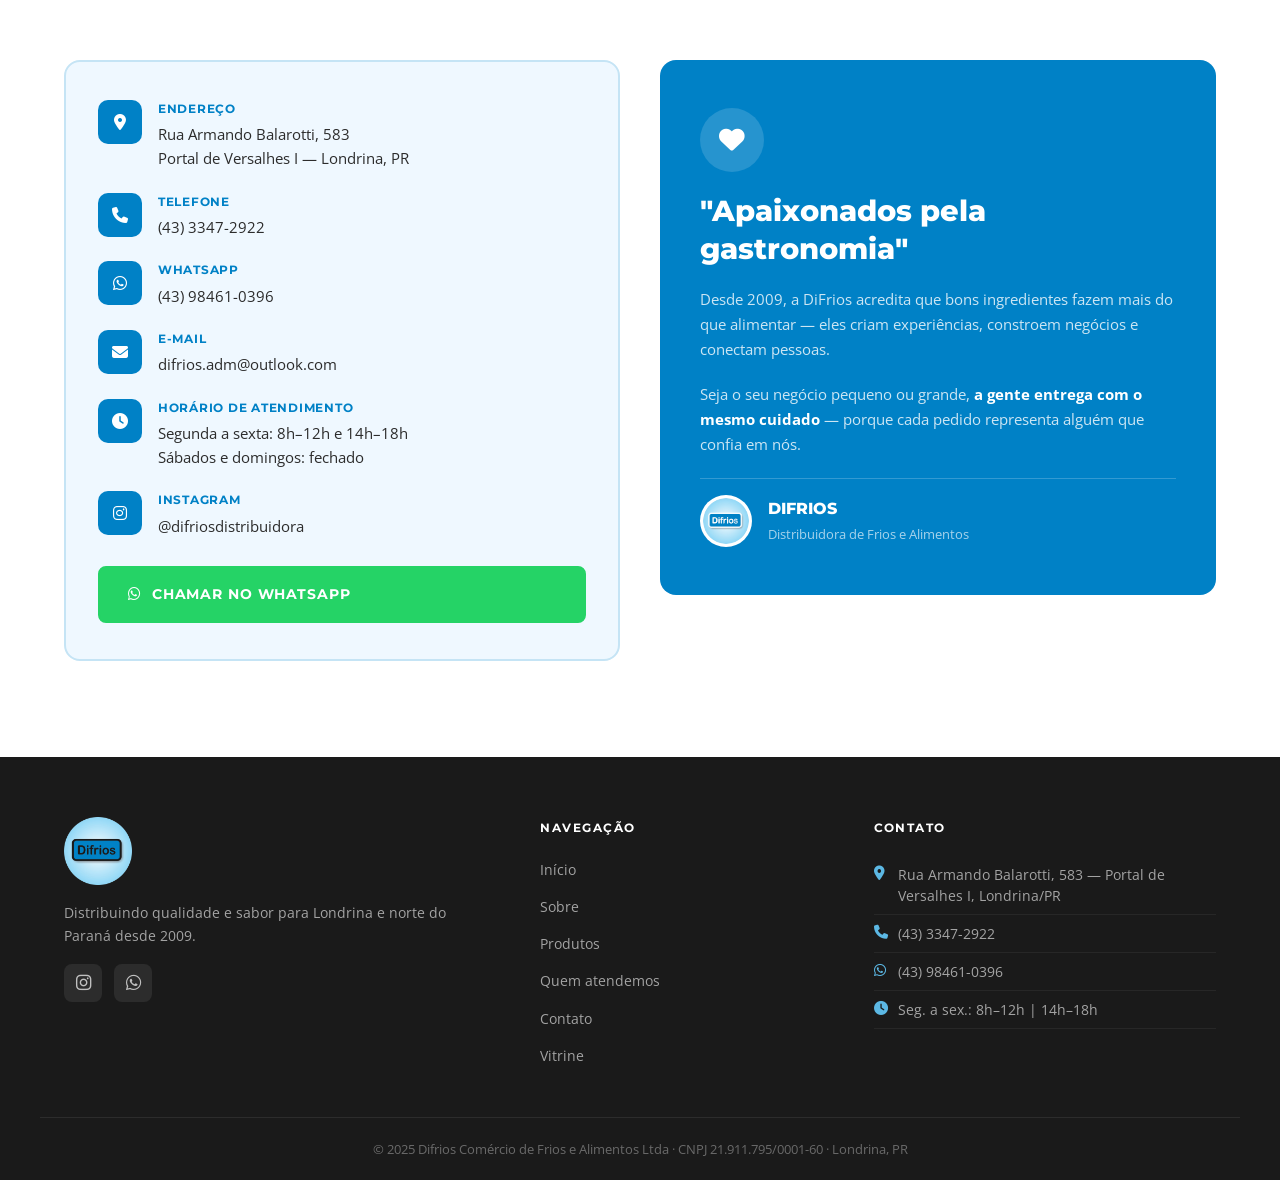
==== commit a64b277a: "update: redesign seção produtos com backgrounds reais, hero laticínios, cards clicáveis para vitrine" ====
--- a/index.html
+++ b/index.html
@@ -169,60 +169,67 @@
   <section id="produtos" class="section produtos-section">
     <div class="container">
       <div class="section-header">
-        <span class="section-tag">Catálogo</span>
-        <h2>Nossas linhas de produto</h2>
+        <h2>Nossas linhas de produtos</h2>
         <p>Do queijo artesanal ao vinho especial — temos tudo que a sua cozinha precisa, com as melhores marcas do mercado.</p>
       </div>
 
       <div class="produtos-grid">
 
-        <div class="produto-card reveal">
+        <a href="vitrine.html" class="produto-card prod-queijos reveal">
+          <div class="card-bg-overlay"></div>
           <div class="produto-icon" aria-hidden="true"><i class="fas fa-cheese"></i></div>
           <h3>Queijos</h3>
           <p>Variedades nacionais e importadas para todos os paladares e aplicações na cozinha.</p>
-        </div>
-
-        <div class="produto-card reveal">
+        </a>
+
+        <a href="vitrine.html" class="produto-card prod-frios reveal">
+          <div class="card-bg-overlay"></div>
           <div class="produto-icon" aria-hidden="true"><i class="fas fa-drumstick-bite"></i></div>
           <h3>Frios e embutidos</h3>
           <p>Linha completa de embutidos, presuntos, salames e carnes fatiadas de alta qualidade.</p>
-        </div>
-
-        <div class="produto-card reveal">
+        </a>
+
+        <a href="vitrine.html" class="produto-card prod-vinhos reveal">
+          <div class="card-bg-overlay"></div>
           <div class="produto-icon" aria-hidden="true"><i class="fas fa-wine-glass-alt"></i></div>
           <h3>Vinhos</h3>
           <p>Seleção de vinhos nacionais e importados para acompanhar os melhores momentos.</p>
-        </div>
-
-        <div class="produto-card reveal">
+        </a>
+
+        <a href="vitrine.html" class="produto-card prod-sucos reveal">
+          <div class="card-bg-overlay"></div>
           <div class="produto-icon" aria-hidden="true"><i class="fas fa-glass-whiskey"></i></div>
           <h3>Sucos</h3>
           <p>Sucos naturais, polpas e bebidas industrializadas das melhores marcas do país.</p>
-        </div>
-
-        <div class="produto-card reveal">
+        </a>
+
+        <a href="vitrine.html" class="produto-card prod-doces reveal">
+          <div class="card-bg-overlay"></div>
           <div class="produto-icon" aria-hidden="true"><i class="fas fa-cookie-bite"></i></div>
           <h3>Doces</h3>
           <p>Doces artesanais e industriais, geleias e sobremesas para confeiteiros e restaurantes.</p>
-        </div>
-
-        <div class="produto-card reveal">
+        </a>
+
+        <a href="vitrine.html" class="produto-card prod-temperos reveal">
+          <div class="card-bg-overlay"></div>
           <div class="produto-icon" aria-hidden="true"><i class="fas fa-mortar-pestle"></i></div>
           <h3>Temperos</h3>
           <p>Especiarias, condimentos e temperos prontos para elevar o sabor de qualquer prato.</p>
-        </div>
-
-        <div class="produto-card reveal">
+        </a>
+
+        <a href="vitrine.html" class="produto-card prod-congelados reveal">
+          <div class="card-bg-overlay"></div>
           <div class="produto-icon" aria-hidden="true"><i class="fas fa-snowflake"></i></div>
           <h3>Congelados</h3>
           <p>Linha de produtos congelados com praticidade e qualidade para o dia a dia.</p>
-        </div>
-
-        <div class="produto-card produto-destaque reveal">
+        </a>
+
+        <a href="vitrine.html" class="produto-card prod-foodservice produto-destaque reveal">
+          <div class="card-bg-overlay"></div>
           <div class="produto-icon" aria-hidden="true"><i class="fas fa-concierge-bell"></i></div>
           <h3>Linha food service</h3>
           <p>Portfólio completo voltado para restaurantes, buffets e serviços gastronômicos.</p>
-        </div>
+        </a>
 
       </div>
     </div>
--- a/style.css
+++ b/style.css
@@ -205,7 +205,7 @@
   position: relative;
   min-height: 100vh;
   background:
-    linear-gradient(rgba(0, 40, 80, 0.82), rgba(0, 60, 110, 0.82)),
+    linear-gradient(rgba(0, 40, 80, 0.52), rgba(0, 60, 110, 0.52)),
     url('images/bg-hero.jpg') center / cover no-repeat;
   background-attachment: scroll, fixed;
   display: flex;
@@ -579,7 +579,7 @@
 }
 
 .produto-card {
-  background: var(--branco);
+  background: var(--cinza-escuro);
   border-radius: var(--radius-lg);
   padding: 28px 22px;
   text-align: center;
@@ -590,8 +590,50 @@
   transition: transform var(--transicao), box-shadow var(--transicao), border-color var(--transicao);
   transform-style: preserve-3d;
   will-change: transform;
-}
-.produto-card:hover { transform: translateY(-6px); box-shadow: 0 16px 40px var(--sombra-forte); border-color: var(--azul); }
+  text-decoration: none;
+  cursor: pointer;
+  display: flex;
+  flex-direction: column;
+  align-items: center;
+  background-size: cover;
+  background-position: center;
+}
+.produto-card:hover { transform: translateY(-6px); box-shadow: 0 16px 40px var(--sombra-forte); border-color: var(--azul-claro); }
+
+/* Overlay escuro sobre a imagem de fundo */
+.card-bg-overlay {
+  position: absolute;
+  inset: 0;
+  background: linear-gradient(160deg, rgba(0,30,60,0.82) 0%, rgba(0,15,35,0.88) 100%);
+  z-index: 0;
+  border-radius: inherit;
+  transition: background var(--transicao);
+}
+.produto-card:hover .card-bg-overlay {
+  background: linear-gradient(160deg, rgba(0,50,100,0.78) 0%, rgba(0,25,55,0.84) 100%);
+}
+
+/* Garante que ícone, título e texto ficam sobre o overlay */
+.produto-card .produto-icon,
+.produto-card h3,
+.produto-card p {
+  position: relative;
+  z-index: 1;
+}
+.produto-card h3 { color: #ffffff; }
+.produto-card p  { color: rgba(255,255,255,0.78); }
+.produto-card .produto-icon { background: rgba(255,255,255,0.18); }
+.produto-card:hover .produto-icon { background: var(--azul); }
+
+/* Imagens de fundo por categoria */
+.prod-queijos    { background-image: url('images/prod-queijos.jpg'); }
+.prod-frios      { background-image: url('images/prod-frios.jpg'); }
+.prod-vinhos     { background-image: url('images/prod-vinhos.jpg'); }
+.prod-sucos      { background-image: url('images/prod-sucos.jpg'); }
+.prod-doces      { background-image: url('images/prod-doces.jpg'); }
+.prod-temperos   { background-image: url('images/prod-temperos.jpg'); }
+.prod-congelados { background-image: url('images/prod-congelados.jpg'); }
+.prod-foodservice{ background-image: url('images/prod-foodservice.jpg'); }
 
 /* Shimmer */
 .produto-card::after {
@@ -599,42 +641,35 @@
   position: absolute;
   top: 0; left: -100%;
   width: 55%; height: 100%;
-  background: linear-gradient(120deg, transparent 0%, rgba(255,255,255,0.3) 50%, transparent 100%);
+  background: linear-gradient(120deg, transparent 0%, rgba(255,255,255,0.12) 50%, transparent 100%);
   transform: skewX(-18deg);
   transition: left 0.65s ease;
   pointer-events: none;
-  z-index: 1;
+  z-index: 2;
 }
 .produto-card:hover::after { left: 160%; }
 
 .produto-icon {
   width: 60px; height: 60px;
-  background: var(--azul);
   border-radius: 50%;
   display: flex; align-items: center; justify-content: center;
   margin: 0 auto 16px;
   transition: background var(--transicao), transform var(--transicao);
 }
-.produto-card:hover .produto-icon { background: var(--azul-escuro); transform: scale(1.08); }
+.produto-card:hover .produto-icon { transform: scale(1.08); }
 .produto-icon i { font-size: 1.3rem; color: var(--branco); }
 
 .produto-card h3 {
   font-family: var(--font-titulo);
   font-size: 0.9rem;
   font-weight: 800;
-  color: var(--preto);
   margin-bottom: 10px;
   line-height: 1.3;
   text-transform: uppercase;
   letter-spacing: 0.02em;
 }
-.produto-card p { font-size: 0.85rem; color: var(--cinza-medio); line-height: 1.55; }
-
-.produto-destaque {
-  border-bottom-color: var(--azul);
-  background: linear-gradient(135deg, var(--azul-palido) 0%, var(--branco) 100%);
-}
-.produto-destaque .produto-icon { background: var(--azul-escuro); }
+
+.produto-destaque { border-bottom-color: var(--azul-claro); }
 
 
 /* ===== QUEM ATENDEMOS ===== */
@@ -964,6 +999,261 @@
 .reveal.visible { opacity: 1; transform: translateY(0); }
 
 
+/* ===== EFEITOS AVANÇADOS ===== */
+
+/* Glow animado nos botões */
+.btn {
+  position: relative;
+  overflow: hidden;
+}
+.btn::before {
+  content: '';
+  position: absolute;
+  inset: 0;
+  background: linear-gradient(45deg, transparent 30%, rgba(255,255,255,0.1), transparent 70%);
+  animation: shine 3s infinite;
+}
+@keyframes shine {
+  0% { transform: translateX(-100%); }
+  100% { transform: translateX(100%); }
+}
+
+/* Efeito hover com glow melhorado */
+.btn-primario {
+  transition: all 0.4s cubic-bezier(0.34, 1.56, 0.64, 1);
+  background: linear-gradient(135deg, #0081C6 0%, #006BAF 100%);
+}
+.btn-primario:hover {
+  box-shadow: 0 0 30px rgba(0, 129, 198, 0.8),
+              0 0 60px rgba(0, 129, 198, 0.4),
+              0 12px 32px rgba(0, 129, 198, 0.4);
+  transform: translateY(-3px);
+}
+
+.btn-outline-branco {
+  transition: all 0.4s cubic-bezier(0.34, 1.56, 0.64, 1);
+  background: transparent;
+  border-color: rgba(255, 255, 255, 0.8);
+}
+.btn-outline-branco:hover {
+  box-shadow: 0 0 30px rgba(255, 255, 255, 0.6),
+              0 0 60px rgba(0, 129, 198, 0.3),
+              0 12px 32px rgba(0, 129, 198, 0.2);
+  background: rgba(255, 255, 255, 0.08);
+  border-color: rgba(255, 255, 255, 1);
+  transform: translateY(-3px);
+}
+
+/* Animação nos ícones do hero stats */
+.hero-stat {
+  animation: float 3s ease-in-out infinite;
+}
+.hero-stat:nth-child(3) { animation-delay: 0.2s; }
+.hero-stat:nth-child(5) { animation-delay: 0.4s; }
+@keyframes float {
+  0%, 100% { transform: translateY(0px); }
+  50% { transform: translateY(-8px); }
+}
+
+/* Bounce dos ícones de produto/cliente/diferencial */
+.produto-icon, .cliente-icon, .dif-icon {
+  animation: bounce-icon 2.5s ease-in-out infinite;
+}
+.produto-card:nth-child(2) .produto-icon { animation-delay: 0.1s; }
+.produto-card:nth-child(3) .produto-icon { animation-delay: 0.2s; }
+.produto-card:nth-child(4) .produto-icon { animation-delay: 0.3s; }
+.cliente-card:nth-child(2) .cliente-icon { animation-delay: 0.1s; }
+.cliente-card:nth-child(3) .cliente-icon { animation-delay: 0.2s; }
+.dif-card:nth-child(2) .dif-icon { animation-delay: 0.1s; }
+.dif-card:nth-child(3) .dif-icon { animation-delay: 0.2s; }
+.dif-card:nth-child(4) .dif-icon { animation-delay: 0.3s; }
+@keyframes bounce-icon {
+  0%, 100% { transform: scale(1) translateY(0); }
+  50% { transform: scale(1.08) translateY(-6px); }
+}
+
+/* Efeito de gradiente animado em seções alternadas */
+.produtos-section::before,
+.clientes-section::before {
+  content: '';
+  position: absolute;
+  inset: 0;
+  background: linear-gradient(135deg,
+    rgba(0, 129, 198, 0) 0%,
+    rgba(0, 129, 198, 0.04) 50%,
+    rgba(0, 129, 198, 0) 100%
+  );
+  animation: gradient-shift 6s ease-in-out infinite;
+  pointer-events: none;
+  z-index: 0;
+}
+.produtos-section > *, .clientes-section > * { position: relative; z-index: 1; }
+@keyframes gradient-shift {
+  0%, 100% { opacity: 0.4; }
+  50% { opacity: 0.8; }
+}
+
+/* Efeito de underline animado nos links do menu */
+.desktop-nav a, .mobile-nav a {
+  position: relative;
+  padding-bottom: 4px;
+}
+.desktop-nav a::after, .mobile-nav a::after {
+  content: '';
+  position: absolute;
+  bottom: 0;
+  left: 0;
+  width: 0;
+  height: 2px;
+  background: var(--azul);
+  transition: width 0.35s ease;
+}
+.desktop-nav a:hover::after, .mobile-nav a:hover::after {
+  width: 100%;
+}
+
+/* Efeito de card ao passar mouse */
+.produto-card,
+.cliente-card,
+.dif-card {
+  transition: all 0.4s cubic-bezier(0.34, 1.56, 0.64, 1);
+}
+.produto-card:hover,
+.cliente-card:hover,
+.dif-card:hover {
+  transform: translateY(-8px);
+}
+
+/* Ripple effect nos botões */
+.ripple {
+  position: absolute;
+  border-radius: 50%;
+  background: radial-gradient(circle, rgba(255,255,255,0.8), transparent);
+  transform: scale(0);
+  animation: ripple-animation 0.7s ease-out;
+}
+@keyframes ripple-animation {
+  to {
+    transform: scale(4);
+    opacity: 0;
+  }
+}
+
+/* Animação de entrada suave para section-header */
+.section-header {
+  animation: fade-in-down 0.6s ease-out;
+}
+@keyframes fade-in-down {
+  from {
+    opacity: 0;
+    transform: translateY(-12px);
+  }
+  to {
+    opacity: 1;
+    transform: translateY(0);
+  }
+}
+
+/* Efeito glow nos badges */
+.badge-item {
+  transition: all 0.3s ease;
+}
+.badge-item:hover {
+  transform: translateX(6px);
+}
+
+/* Animação em loop nos stats */
+.stat-num {
+  font-variant-numeric: tabular-nums;
+}
+
+/* Efeito de movimento suave ao scroll em elementos */
+@supports (animation: parallax-scroll 1s) {
+  .hero {
+    animation: parallax-scroll 1s ease-out both;
+  }
+}
+
+/* Efeito de fade-in nos headings */
+.section-header h2 {
+  position: relative;
+  display: inline-block;
+}
+.section-header h2::after {
+  content: '';
+  position: absolute;
+  bottom: -4px;
+  left: 0;
+  width: 0;
+  height: 3px;
+  background: var(--azul);
+  animation: underline-grow 0.8s ease-out 0.3s forwards;
+}
+@keyframes underline-grow {
+  to {
+    width: 100%;
+  }
+}
+
+/* Efeito brilho no scroll das seções */
+.section {
+  position: relative;
+  transition: all 0.3s ease;
+}
+
+/* Hover effects melhorados nos MVV cards */
+.mvv-card {
+  transition: all 0.4s cubic-bezier(0.34, 1.56, 0.64, 1);
+}
+.mvv-card:hover {
+  transform: translateY(-8px) scale(1.03);
+  box-shadow: 0 16px 40px rgba(0, 129, 198, 0.25);
+}
+
+/* Animação nos footer links */
+.footer-nav a, .footer-contato a {
+  position: relative;
+  transition: color 0.3s ease;
+}
+.footer-nav a::before, .footer-contato a::before {
+  content: '';
+  position: absolute;
+  bottom: -2px;
+  left: 0;
+  width: 0;
+  height: 1px;
+  background: var(--azul-claro);
+  transition: width 0.3s ease;
+}
+.footer-nav a:hover::before, .footer-contato a:hover::before {
+  width: 100%;
+}
+
+/* Efeito ao passar mouse em imagens */
+img {
+  transition: filter 0.4s ease, transform 0.4s ease;
+}
+.contato-card img:hover {
+  filter: brightness(1.1);
+}
+
+/* Animação em loop nos badges */
+.sobre-badges {
+  display: flex;
+  gap: 16px;
+  flex-wrap: wrap;
+}
+.badge-item {
+  animation: badge-bounce 2.2s ease-in-out infinite;
+}
+.badge-item:nth-child(2) { animation-delay: 0.2s; }
+.badge-item:nth-child(3) { animation-delay: 0.4s; }
+@keyframes badge-bounce {
+  0%, 100% { transform: translateY(0); }
+  50% { transform: translateY(-4px); }
+}
+
+
 /* ==========================================
    RESPONSIVIDADE
    ========================================== */
@@ -1002,6 +1292,16 @@
 @media (min-width: 1280px) and (max-width: 1439px) {
   .container { max-width: 1200px; }
   .sobre-grid { gap: 48px; }
+}
+
+/* ── Laptop médio 1100px – 1279px ─────────── */
+@media (min-width: 1100px) and (max-width: 1279px) {
+  .container { max-width: 1100px; }
+  .section { padding: 88px 0; }
+  .section-header { margin-bottom: 52px; }
+  .produtos-grid { grid-template-columns: repeat(3, 1fr); gap: 18px; }
+  .clientes-grid { grid-template-columns: repeat(3, 1fr); gap: 18px; }
+  .diferenciais-grid { grid-template-columns: repeat(3, 1fr); gap: 18px; }
 }
 
 /* ── Tablet landscape / small desktop ≤ 1023px ── */
@@ -1022,16 +1322,35 @@
   .footer-brand { grid-column: 1 / -1; flex-direction: row; align-items: flex-start; gap: 24px; }
 }
 
+/* ── Tablet médio 950px – 1023px ────────── */
+@media (max-width: 1023px) and (min-width: 950px) {
+  .produtos-grid { grid-template-columns: repeat(3, 1fr); gap: 14px; }
+  .clientes-grid { grid-template-columns: repeat(3, 1fr); gap: 14px; }
+}
+
 /* ── Tablet médio ≤ 900px ──────────────────── */
 @media (max-width: 900px) {
   .section { padding: 68px 0; }
   .sobre-grid { grid-template-columns: 1fr; gap: 32px; }
-  .mvv-grid { display: grid; grid-template-columns: repeat(3, 1fr); gap: 14px; }
+  .mvv-grid { display: grid; grid-template-columns: repeat(2, 1fr); gap: 14px; }
   .mvv-card { padding: 20px 16px; }
-  .clientes-grid { grid-template-columns: repeat(2, 1fr); gap: 14px; }
+  .produtos-grid { grid-template-columns: repeat(2, 1fr); gap: 12px; }
+  .clientes-grid { grid-template-columns: repeat(2, 1fr); gap: 12px; }
+  .diferenciais-grid { grid-template-columns: repeat(2, 1fr); gap: 12px; }
   .contato-grid { grid-template-columns: 1fr; }
   .footer-grid { grid-template-columns: 1fr 1fr; gap: 28px; }
   .footer-brand { grid-column: 1 / -1; flex-direction: row; align-items: flex-start; gap: 20px; }
+}
+
+/* ── Tablet ≤ 820px ────────────────────────── */
+@media (max-width: 820px) {
+  :root { --header-height: 65px; }
+  .section { padding: 64px 0; }
+  .section-header { margin-bottom: 40px; }
+  .produtos-grid { grid-template-columns: repeat(2, 1fr); gap: 11px; }
+  .clientes-grid { grid-template-columns: repeat(2, 1fr); gap: 11px; }
+  .diferenciais-grid { grid-template-columns: repeat(2, 1fr); gap: 11px; }
+  .mvv-grid { grid-template-columns: repeat(2, 1fr); gap: 12px; }
 }
 
 /* ── Tablet pequeno / celular grande ≤ 768px ── */
@@ -1045,10 +1364,11 @@
   .hero-logo { width: 110px; margin-bottom: 20px; }
   .hero-stats { padding: 18px 20px; margin-top: 36px; }
   .hero-stat-divider { margin: 0 12px; height: 30px; }
-  .produtos-grid { grid-template-columns: repeat(2, 1fr); gap: 14px; }
-  .clientes-grid { grid-template-columns: repeat(2, 1fr); gap: 12px; }
-  .diferenciais-grid { grid-template-columns: repeat(2, 1fr); }
+  .produtos-grid { grid-template-columns: repeat(2, 1fr); gap: 12px; }
+  .clientes-grid { grid-template-columns: repeat(2, 1fr); gap: 11px; }
+  .diferenciais-grid { grid-template-columns: repeat(2, 1fr); gap: 11px; }
   .mvv-grid { grid-template-columns: 1fr; gap: 12px; }
+  .contato-grid { grid-template-columns: 1fr; }
   .contato-slogan-card { padding: 32px 24px; }
   .footer-grid { grid-template-columns: 1fr; gap: 24px; }
   .footer-brand { flex-direction: row; align-items: flex-start; gap: 20px; grid-column: auto; }
@@ -1061,6 +1381,7 @@
   .section { padding: 48px 0; }
   .section-header { margin-bottom: 28px; }
   .sobre-grid { gap: 24px; }
+  .produtos-grid { grid-template-columns: repeat(2, 1fr); gap: 10px; }
   .clientes-grid { grid-template-columns: repeat(2, 1fr); gap: 10px; }
   .diferenciais-grid { grid-template-columns: 1fr; }
   .dif-card {
@@ -1078,6 +1399,7 @@
   .produto-card { padding: 20px 14px; }
   .produto-icon { width: 50px; height: 50px; }
   .footer-brand { flex-direction: column; gap: 12px; }
+  .vitrine-iframe-wrapper iframe { height: 1200px; }
 }
 
 /* ── Celular padrão ≤ 480px ─────────────────── */
@@ -1085,6 +1407,7 @@
   :root { --header-height: 58px; }
   .container { padding: 0 16px; }
   .section { padding: 42px 0; }
+  .section-header { margin-bottom: 26px; }
   .header-logo { height: 38px; }
   .brand-name { font-size: 0.88rem; }
   .hero-logo { width: 96px; margin-bottom: 16px; }
@@ -1097,11 +1420,16 @@
   .produtos-grid { grid-template-columns: repeat(2, 1fr); gap: 10px; }
   .produto-card { padding: 18px 12px; }
   .clientes-grid { grid-template-columns: repeat(2, 1fr); gap: 10px; }
+  .cliente-card { padding: 20px 16px; }
+  .diferenciais-grid { grid-template-columns: 1fr; }
+  .mvv-grid { grid-template-columns: 1fr; gap: 10px; }
+  .mvv-card { padding: 18px 14px; }
   .btn-whatsapp-contato { width: 100%; justify-content: center; }
   .contato-slogan-card { padding: 26px 18px; }
   .footer-logo { height: 48px; }
   .whatsapp-float { bottom: 16px; right: 16px; width: 48px; height: 48px; font-size: 1.35rem; }
   .slogan-inner { gap: 16px; }
+  .vitrine-iframe-wrapper iframe { height: 900px; }
 }
 
 /* ── Celular pequeno ≤ 380px ─────────────────── */
@@ -1109,6 +1437,7 @@
   :root { --header-height: 54px; }
   .container { padding: 0 12px; }
   .section { padding: 36px 0; }
+  .section-header { margin-bottom: 22px; }
   .brand-name { display: none; }
   .header-logo { height: 36px; }
   .hero-logo { width: 84px; margin-bottom: 14px; }
@@ -1126,9 +1455,10 @@
   .produto-icon { flex-shrink: 0; margin: 0; width: 44px; height: 44px; }
   .produto-icon i { font-size: 1.1rem; }
   .clientes-grid { grid-template-columns: 1fr; gap: 8px; }
-  .cliente-card { padding: 18px 16px; }
-  .mvv-card { padding: 16px 14px; }
-  .vitrine-iframe-wrapper iframe { height: 1400px; }
+  .cliente-card { padding: 18px 14px; }
+  .mvv-grid { grid-template-columns: 1fr; gap: 10px; }
+  .mvv-card { padding: 16px 12px; }
+  .vitrine-iframe-wrapper iframe { height: 700px; }
 }
 
 
